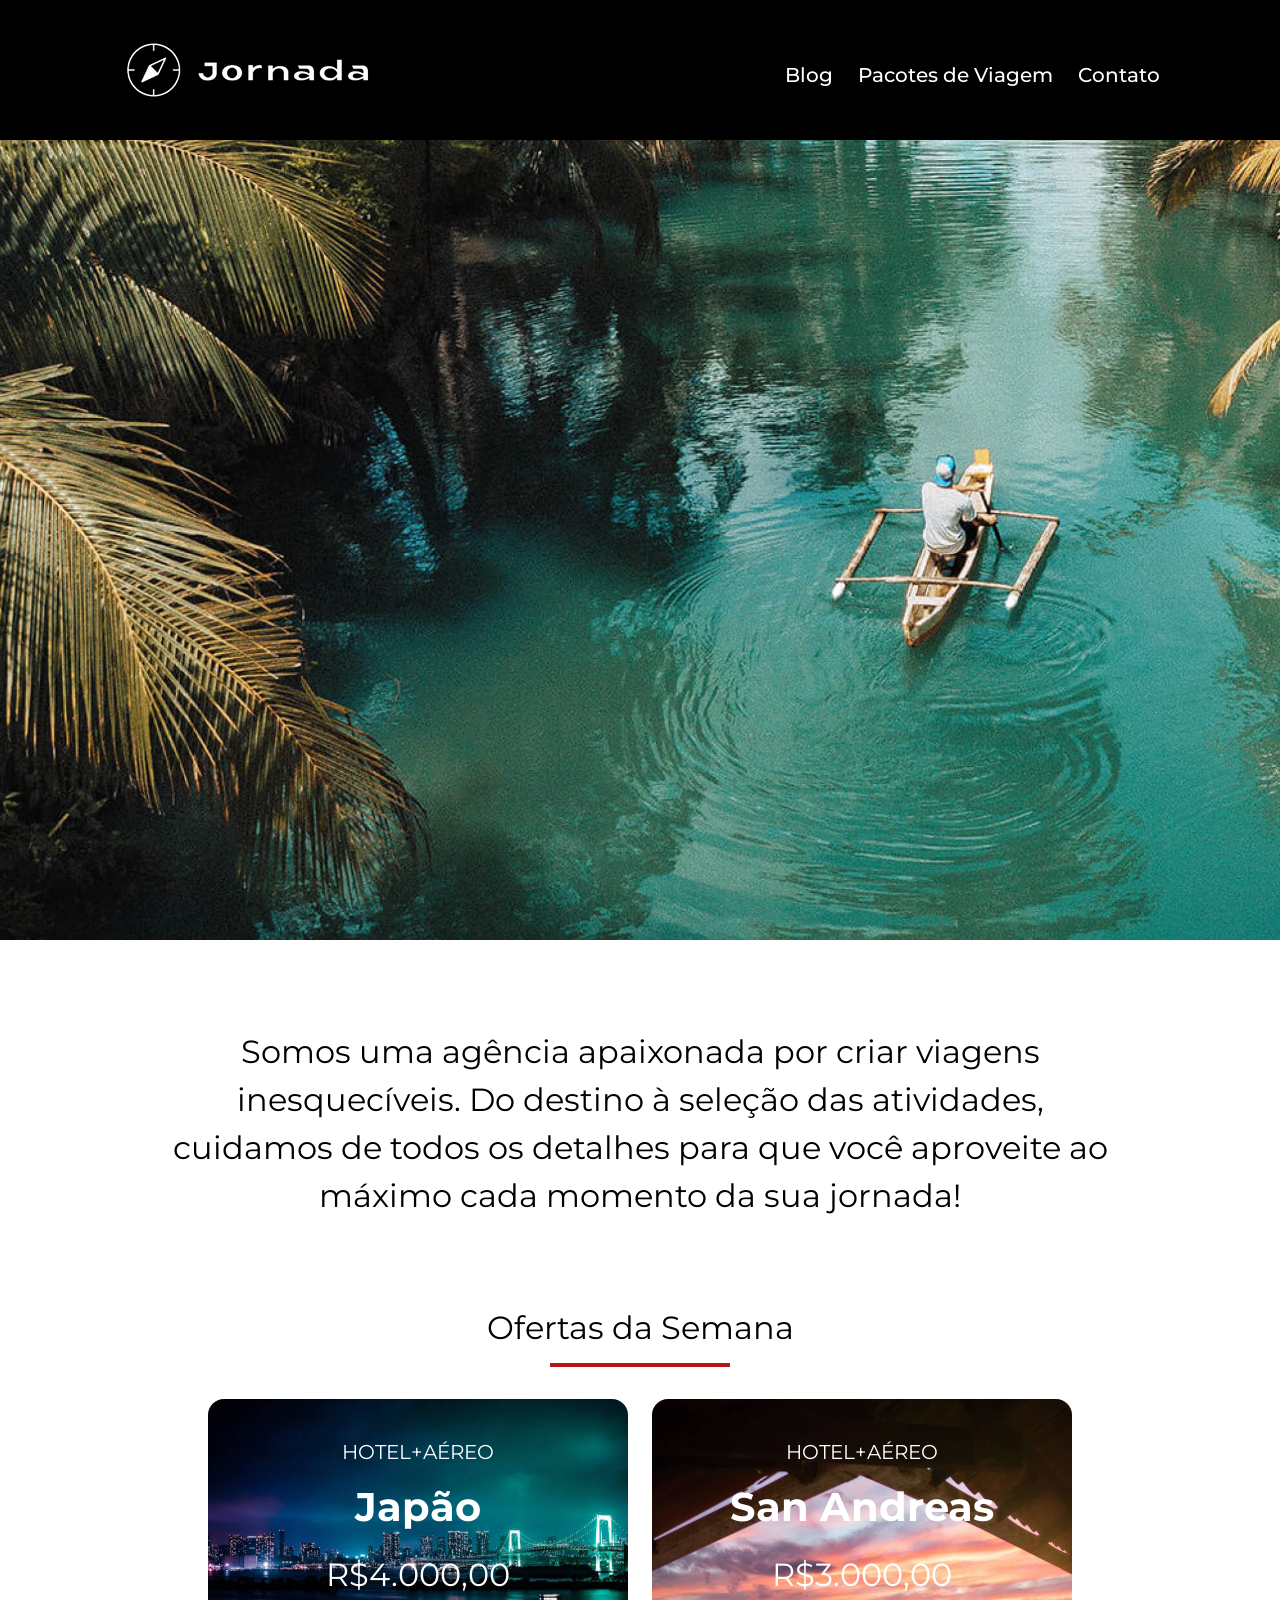
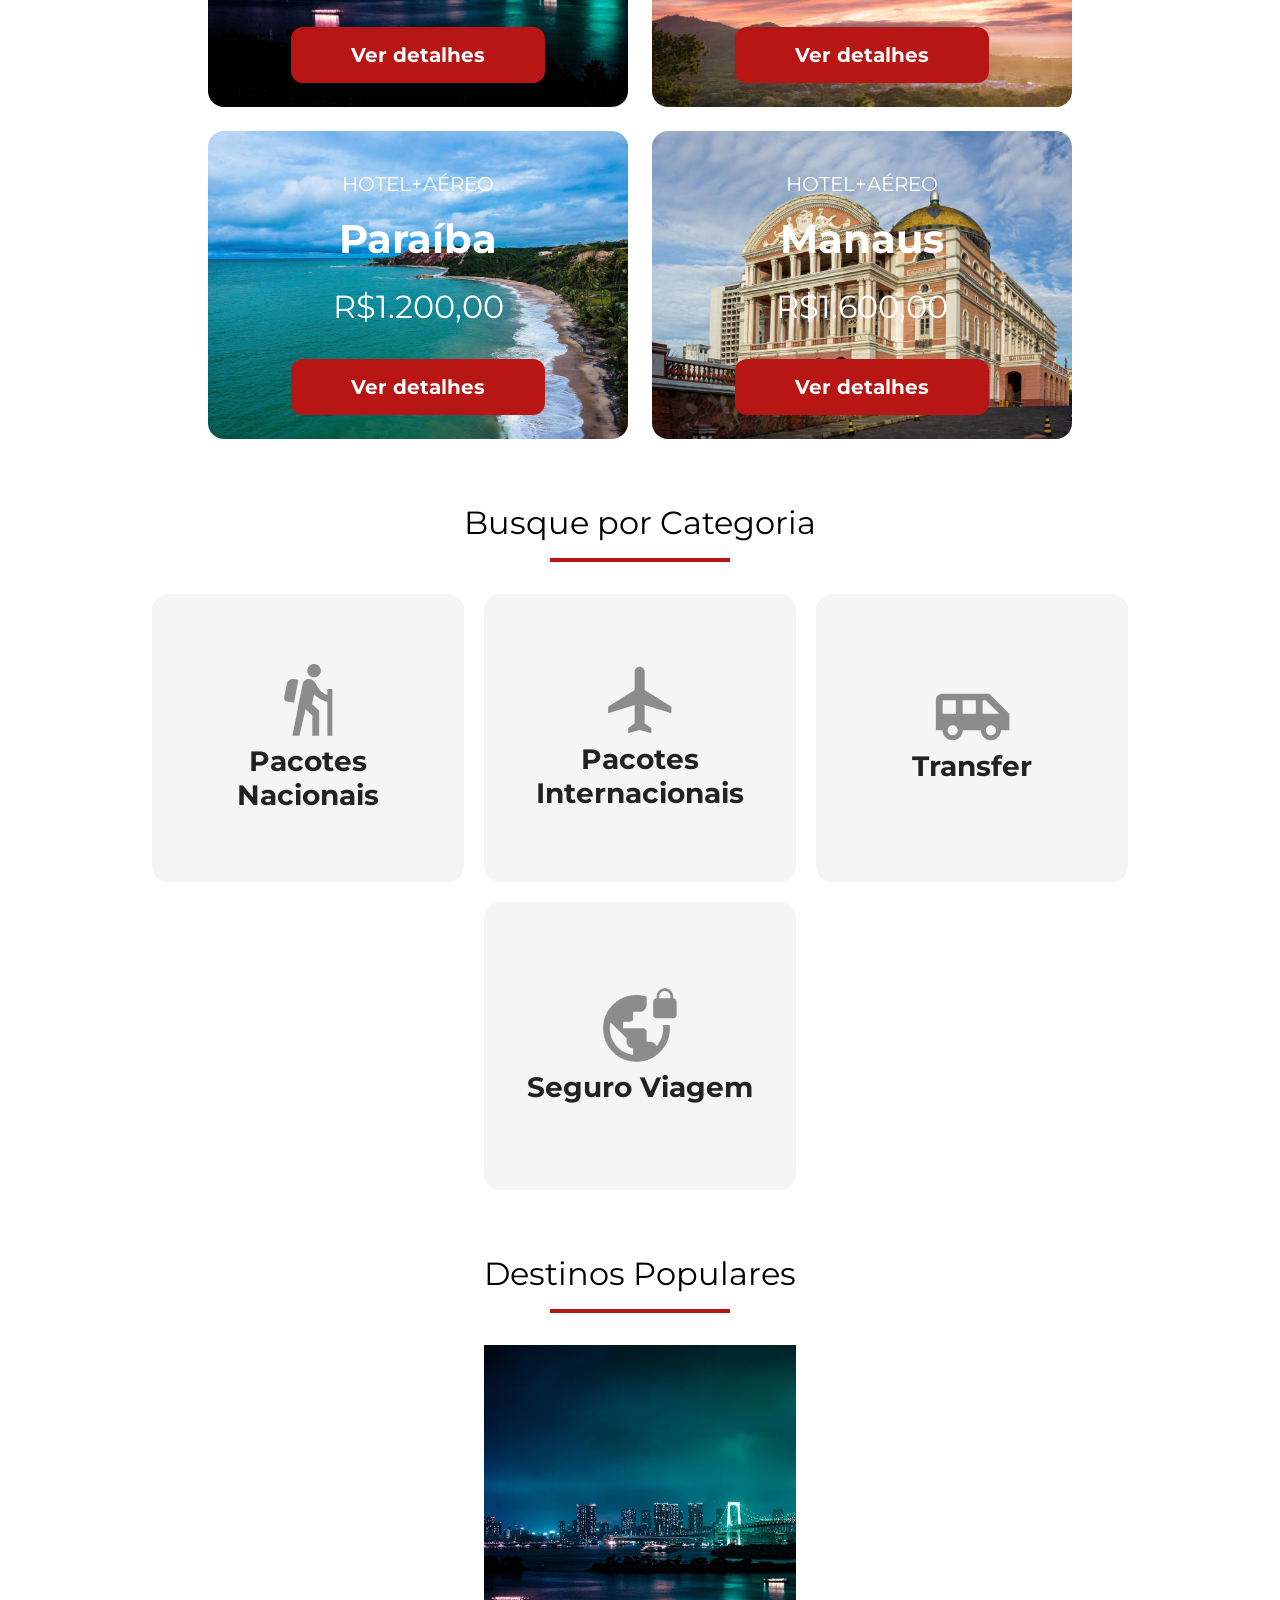
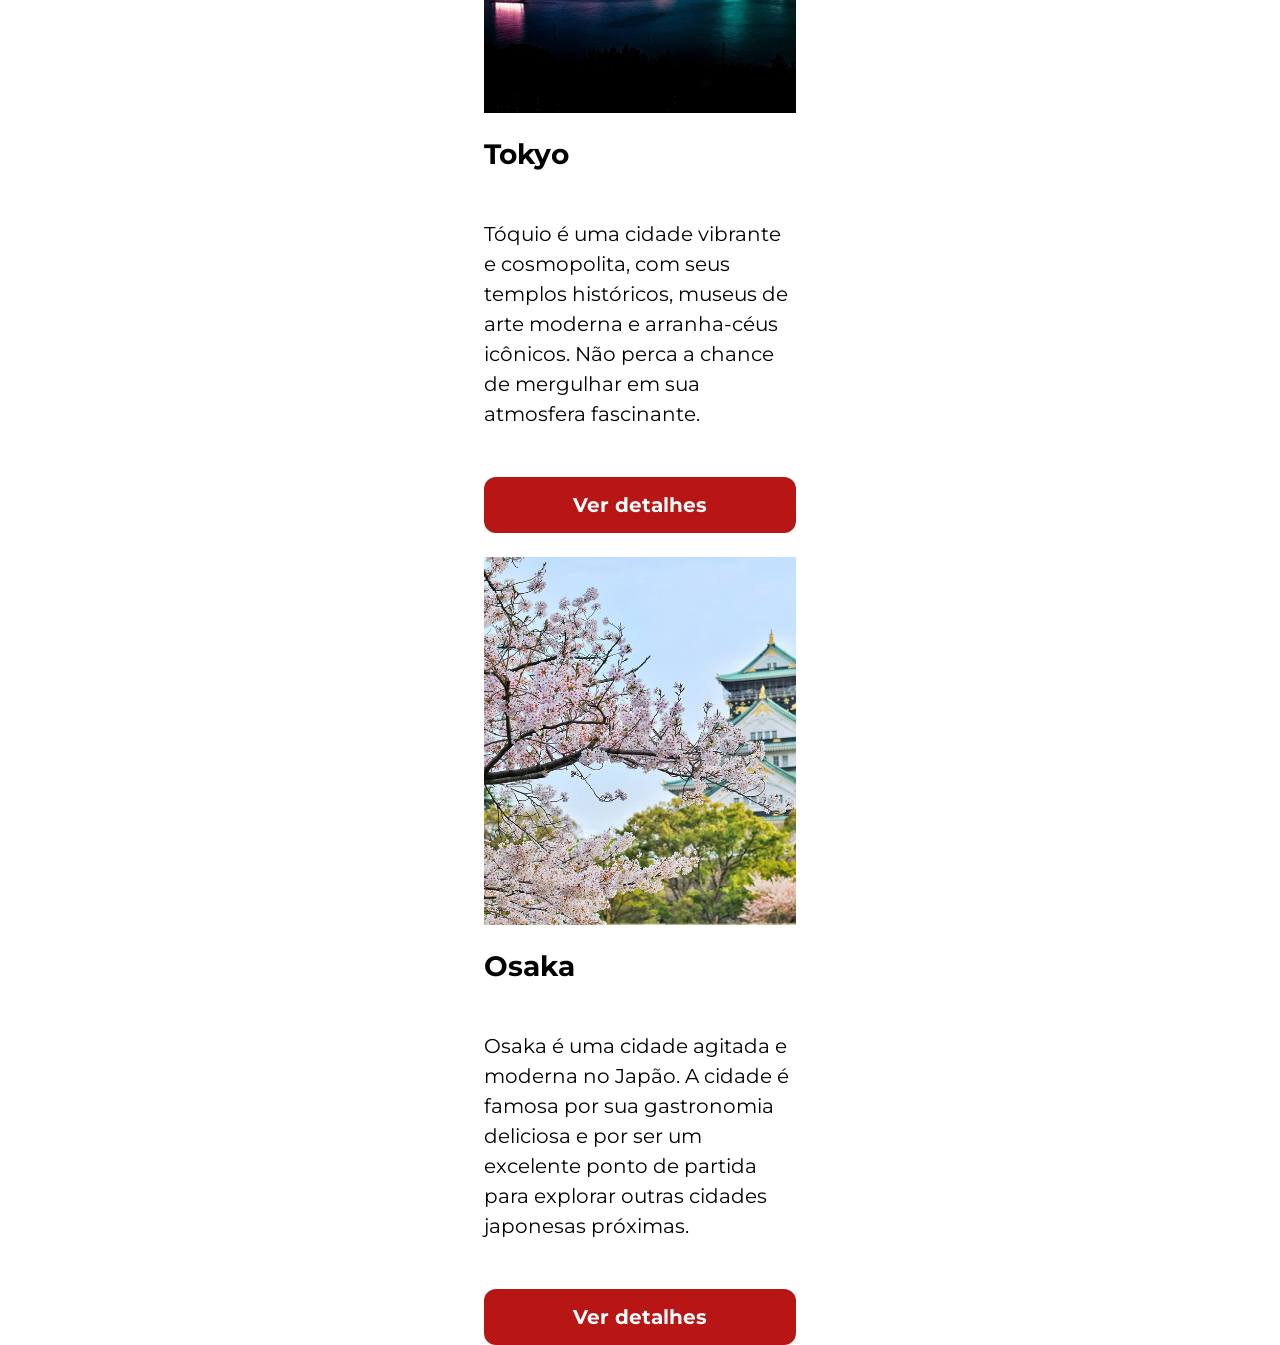
==== index.html @ 0c52774b "Adiçao seçao de destinos populares" ====
<!doctype html>
<html lang="en">

<head>
  <meta charset="UTF-8" />
  <meta name="viewport" content="width=device-width, initial-scale=1.0" />
  <link rel="preconnect" href="https://fonts.googleapis.com" />
  <link rel="preconnect" href="https://fonts.gstatic.com" crossorigin />
  <link href="https://fonts.googleapis.com/css2?family=Montserrat:ital,wght@0,100..900;1,100..900&display=swap"
    rel="stylesheet" />
  <link rel="stylesheet" href="./CSS/styles.css" />
  <link rel="stylesheet" href="./CSS/global.css" />
  <title>Jornada Viagens</title>
</head>

<body>
  <header>
    <a href="index.html" class="logo">
      <img class="logo-mobile" src="img/bussola-jornada-branco.png"
        alt="Bussola da logo Jornada Viagens na cor branca" />

      <img class="logo-desktop" src="img/bussola-texto-jornada-branco.png"
        alt="Bussola da logo Jornada Viagens na cor branca" />
    </a>
    <div class="navigation-menu">
      <label for="menu">
        <img src="img/menu.png" alt="menu" />
      </label>

      <input type="checkbox" id="menu" hidden />

      <nav>
        <ul class="list-links">
          <li>
            <a href="blog.html" target="_blank" title="Acessar o blog">Blog</a>
          </li>
          <li>
            <a href="pacotes.html" target="_blank" title="Acessar os pacotes de viagem">Pacotes de Viagem</a>
          </li>
          <li>
            <a href="contato.html" target="_blank" title="Acessar a pagina de contato">Contato</a>
          </li>
        </ul>
      </nav>
    </div>
  </header>

  <section class="hero">
    <div class="hero-img"></div>
    <h2>Somos uma agência apaixonada por criar viagens inesquecíveis. Do destino
        à seleção das atividades, cuidamos de todos os detalhes para que você
        aproveite ao máximo cada momento da sua jornada!</h2>
  </section>

   <section class="offers">
    <div class="section-title">
     <h2> Ofertas da Semana</h2>
     <hr>
    </div>
    <div class="offers-cards">
      <article class="card japao">
        <div class="header-card">
          <p>HOTEL+AÉREO</p>
          <h3>Japão</h3>
        </div>
        <div class="price-card">
          <span>R$4.000,00 </span> 
        </div>
        <div class="footer-card">
          <a class="button" href="#" target="_blank">Ver detalhes</a>
        </div>
      </article>

      <article class="card san-andreas">
        <div class="header-card">
          <p>HOTEL+AÉREO</p>
          <h3>San Andreas</h3>
        </div>
        <div class="price-card">
          <span>R$3.000,00 </span> 
        </div>
        <div class="footer-card">
          <a class="button" href="#" target="_blank">Ver detalhes</a>
        </div>
      </article>

      <article class="card paraiba">
        <div class="header-card">
          <p>HOTEL+AÉREO</p>
          <h3>Paraíba</h3>
        </div>
        <div class="price-card">
          <span>R$1.200,00 </span> 
        </div>
        <div class="footer-card">
          <a class="button" href="#" target="_blank">Ver detalhes</a>
        </div>
      </article>

      <article class="card manaus">
        <div class="header-card">
          <p>HOTEL+AÉREO</p>
          <h3>Manaus</h3>
        </div>
        <div class="price-card">
          <span>R$1.600,00 </span> 
        </div>
        <div class="footer-card">
          <a class="button" href="#" target="_blank">Ver detalhes</a>
        </div>
      </article>
    </div>
   </section>

   <section class="search-category">
    <div class="section-title">
      <h2>Busque por Categoria</h2>
      <hr>
    </div>
    <div class="categories-cards">
      
        <a 
        class="category-card"
        href="" target="_blank"
        title="Pacotes Nacionais">
          <img src="./img/icone-caminhada.png" alt="Pacotes Nacionais">
          <h3>Pacotes <br> Nacionais</h3>
        </a>
    
        <a 
        class="category-card"
        href="" target="_blank"
        title="Pacotes Internacionais">
          <img src="./img/icone-aviao.png" alt="Pacotes internacionais">
          <h3>Pacotes <br> Internacionais</h3>
        </a>
    
        <a 
        class="category-card"
        href="" target="_blank"
        title="Transfer">
          <img src="./img/icone-onibus.png" alt="Transfer">
          <h3>Transfer</h3>
        </a>
    
        <a 
        class="category-card"
        href="" target="_blank"
        title="Seguro Viagem">
          <img src="./img/icone-planeta.png" alt="Seguro viagem">
          <h3>Seguro Viagem</h3>
        </a>
    
    </div>
   </section>

   <section class="destinations">
    <div class="section-title">
      <h2>Destinos Populares</h2>
      <hr>
    </div>
    <div class="destinations-items">
      <article class="item tokyo">
        <div class="header-item">
          <div class="img-item"></div>
          <h4>Tokyo</h4>
        </div>
        <p>Tóquio é uma cidade vibrante e cosmopolita, com seus templos
            históricos, museus de arte moderna e arranha-céus icônicos. Não
            perca a chance de mergulhar em sua atmosfera fascinante.
          </p>
          <div class="footer-item">
            <a class="button" href="#" target="_blank" title="Veja mais detalhes do destino Tokyo">Ver detalhes</a>
          </div>
      </article>
      <article class="item osaka">
        <div class="header-item">
          <div class="img-item"></div>
          <h4>Osaka</h4>
        </div>
        <p>Osaka é uma cidade agitada e moderna no Japão. A cidade é famosa
            por sua gastronomia deliciosa e por ser um excelente ponto de
            partida para explorar outras cidades japonesas próximas.
          </p>
          <div class="footer-item">
            <a class="button" href="#" target="_blank" title="Veja mais detalhes do destino Osaka">Ver detalhes</a>
          </div>
      </article>
    </div>
   </section>
</body>

</html>
---- CSS/styles.css ----
@import url(global.css);

header {
  background-color: var(--background-terciary-color);
  display: flex;
  flex-direction: row;
  justify-content: space-between;
  align-items: center;
  padding: 38px 48px;
  position: relative;
}

.logo {
  display: inline-block;
  width: 68px;
  height: 64px;
}

.logo-desktop {
  display: none;
}

.navigation-menu {
  margin-top: 10px;
}

input[type="checkbox"]:checked ~ nav {
  display: block;
  position: absolute;
  top: 100%;
  left: 0;
  width: 100%;
  background-color: var(--background-terciary-color);
}

.list-links {
  list-style: none;
}

.list-links li {
  margin: 16px;
}

.list-links li a {
  color: var(--text-secundary-color);
  font-weight: var(--menu-text-weight);
  font-size: 20px;
}

nav {
  display: none;
}

.hero-img {
  width: 100%;
  height: 400px;
  background-image: url("../img/hero-mobile.jpg");
  background-size: cover;
}

.hero h2 {
  font-weight: var(--text-weight);
  margin: 0;
  padding: 88px 24px;
  font-size: 20px;
  text-align: center;
  line-height: 1.5;
}

.offers-cards {
  display: flex;
  flex-direction: column;
  align-items: center;
  gap: 24px;
}

.card {
  background-color: var(--background-terciary-color);
  color: var(--text-secundary-color);
  width: 312px;
  height: 288px;
  padding: 24px 16px;
  border-radius: 16px;
  text-align: center;
  display: flex;
  flex-direction: column;
  align-items: center;
  justify-content: space-evenly;
  gap: 8px;
}

.card .header-card {
  background-color: transparent;
  display: flex;
  flex-direction: column;
  gap: 10px;
}

.card .header-card h3 {
  font-size: 40px;
  font-weight: var(--title-weight);
  margin: 8px 0 0;
}

.card .header-card p {
  font-size: 20px;
  font-weight: var(--text-weight);
}

.card .price-card span {
  font-size: 32px;
}

.card .footer-card {
  background-color: transparent;
  width: 100%;
  margin-top: 24px;
}

.button {
  width: 100%;
  color: var(--text-secundary-color);
  background-color: var(--secundary-color);
  font-weight: var(--title-weight);
  font-size: 20px;
  padding: 16px 60px;
  border-radius: 12px;
}

.card.japao {
  background-image: url(../img/bg-card-japao.jpg);
  background-size: cover;
}

.card.san-andreas {
  background-image: url(../img/bg-card-san-andreas.jpg);
  background-size: cover;
}

.card.paraiba {
  background-image: url(../img/bg-card-paraiba.jpg);
  background-size: cover;
}

.card.manaus {
  background-image: url(../img/bg-card-manaus.jpg);
  background-size: cover;
}

.search-category {
  margin : 64px
}

.search-category .section-title {
  width: 300px;
  margin: 0 auto;
}

.search-category .categories-cards {
  display: flex;
  flex-wrap: wrap;
  align-items: center;
  justify-content: center;
  gap: 20px;
}

.category-card {
  background-color: var(--background-secundary-color);
  color: var(--text-primary-color);
  font-weight: var(--text-weight);
  text-decoration: none;
  text-align: center;
  width: 312px;
  height: 288px;
  padding: 24px 16px;
  border-radius: 16px;
  display: flex;
  flex-direction: column;
  align-items: center;
  justify-content: center;
  gap: 8px;
}

.categories-cards .category-card h3 {
  font-size: 28px;

}

.destinations {
  margin: 0 auto;
  width: 312px;
}

.destinations-items {
  display: flex;
  flex-direction: column;
  align-items: center;
  gap: 24px;
}
 
.destinations-items .item {
  display: flex;
  flex-direction: column;
  gap: 24px;
}

.destinations .item .img-item {
  width: 100%;
  height: 368px;
}

.destinations .item.tokyo .img-item {
  background: url(../img/tokyo-mobile.jpg);
  background-size: cover;
}

.destinations .item.osaka .img-item {
  background: url(../img/osaka-mobile.jpg);
  background-size: cover;
 
}

.destinations .item .header-item h4 {
  font-size: 28px;
  font-weight: var(--title-weight);
  margin: 24px 0;
}

.destinations .item p {
  font-size: 20px;
  font-weight: var(--text-weight);
  line-height: 1.5;
  margin-bottom: 24px;
}

.destinations .footer-item .button {
  display: block;
  width: 100%;
  text-align: center;
}


/* <<<<<<<<<<Responsividade>>>>>>>>>> */
@media screen and (min-width: 768px) {
  .navigation-menu label {
    display: none;
  }

  .navigation-menu nav {
    display: block;
    position: static;
    width: auto;
  }

  .list-links {
    display: flex;
    flex-direction: row;
    gap: 25px;
  }

  .list-links li {
    margin: 0;
  }

  .hero-img {
    height: 620px;
    background-image: url("../img/hero-tablet.jpg");
    background-size: cover;
  }

  .hero h2 {
    font-size: 32px;
  }

  .section-title h2 {
    font-size: 32px;
  }

  .offers-cards {
    flex-direction: row;
    flex-wrap: wrap;
    justify-content: center;
  }

  .search-category .section-title {
  width: 100%;
}
}

@media screen and (min-width: 1024px) {
  header {
    padding: 38px 120px;
  }

  .logo {
    width: 260px;
    height: 64px;
  }

  .logo-mobile {
    display: none;
  }

  .logo-desktop {
    display: block;
  }

  .navigation-menu a:hover {
    color: var(--primary-color);
  }

  .hero-img {
    height: 800px;
    background-image: url("../img/hero-desktop.jpg");
    background-size: cover;
  }

  .hero h2 {
    padding: 88px 160px;
  }

  .button:hover {
    background-color: var(--primary-color);
  }

  .card {
    width: 420px;
    height: 308px;
  }

  .card .header-card h3 {
    font-size: 40px;
    font-weight: var(--title-weight);
    margin: 8px 0 0;
  }

  .card .header-card span {
    font-size: 32px;
  }

  .category {
    width: 330px;
    height: 288px;
  }
}

@media screen and (min-width: 1440px) {
  header {
    padding: 38px 160px;
  }
  .card {
    width: 588px;
  }
}
---- CSS/global.css ----
:root {
  --background-primary-color: #FFF;
  --background-secundary-color: #F5F5F5;
  --background-terciary-color: #000000;

  --primary-color: #8F0101;
  --secundary-color: #B81515;

  --text-primary-color: #222;
  --text-secundary-color: #FFF;

  --title-weight: 700;
  --text-weight: 400;
  --menu-text-weight: 500;
}

* {
  margin: 0;
  padding: 0;
  box-sizing: border-box;
}

body{
  font-family: "Montserrat", sans-serif;
}

a {
  text-decoration: none;
}

.section-title h2{
  font-size: 28px;
  font-weight: var(--title-wight);
  margin: 0;
  text-align: center;
}

.section-title hr {
  width: 180px;
  height: 4px;
  background-color: var(--secundary-color);
  border: none;
  margin: 16px auto 32px;
}

@media screen and (min-width: 768px) {
  .section-title h2{
    font-size: 32px;
  }
}
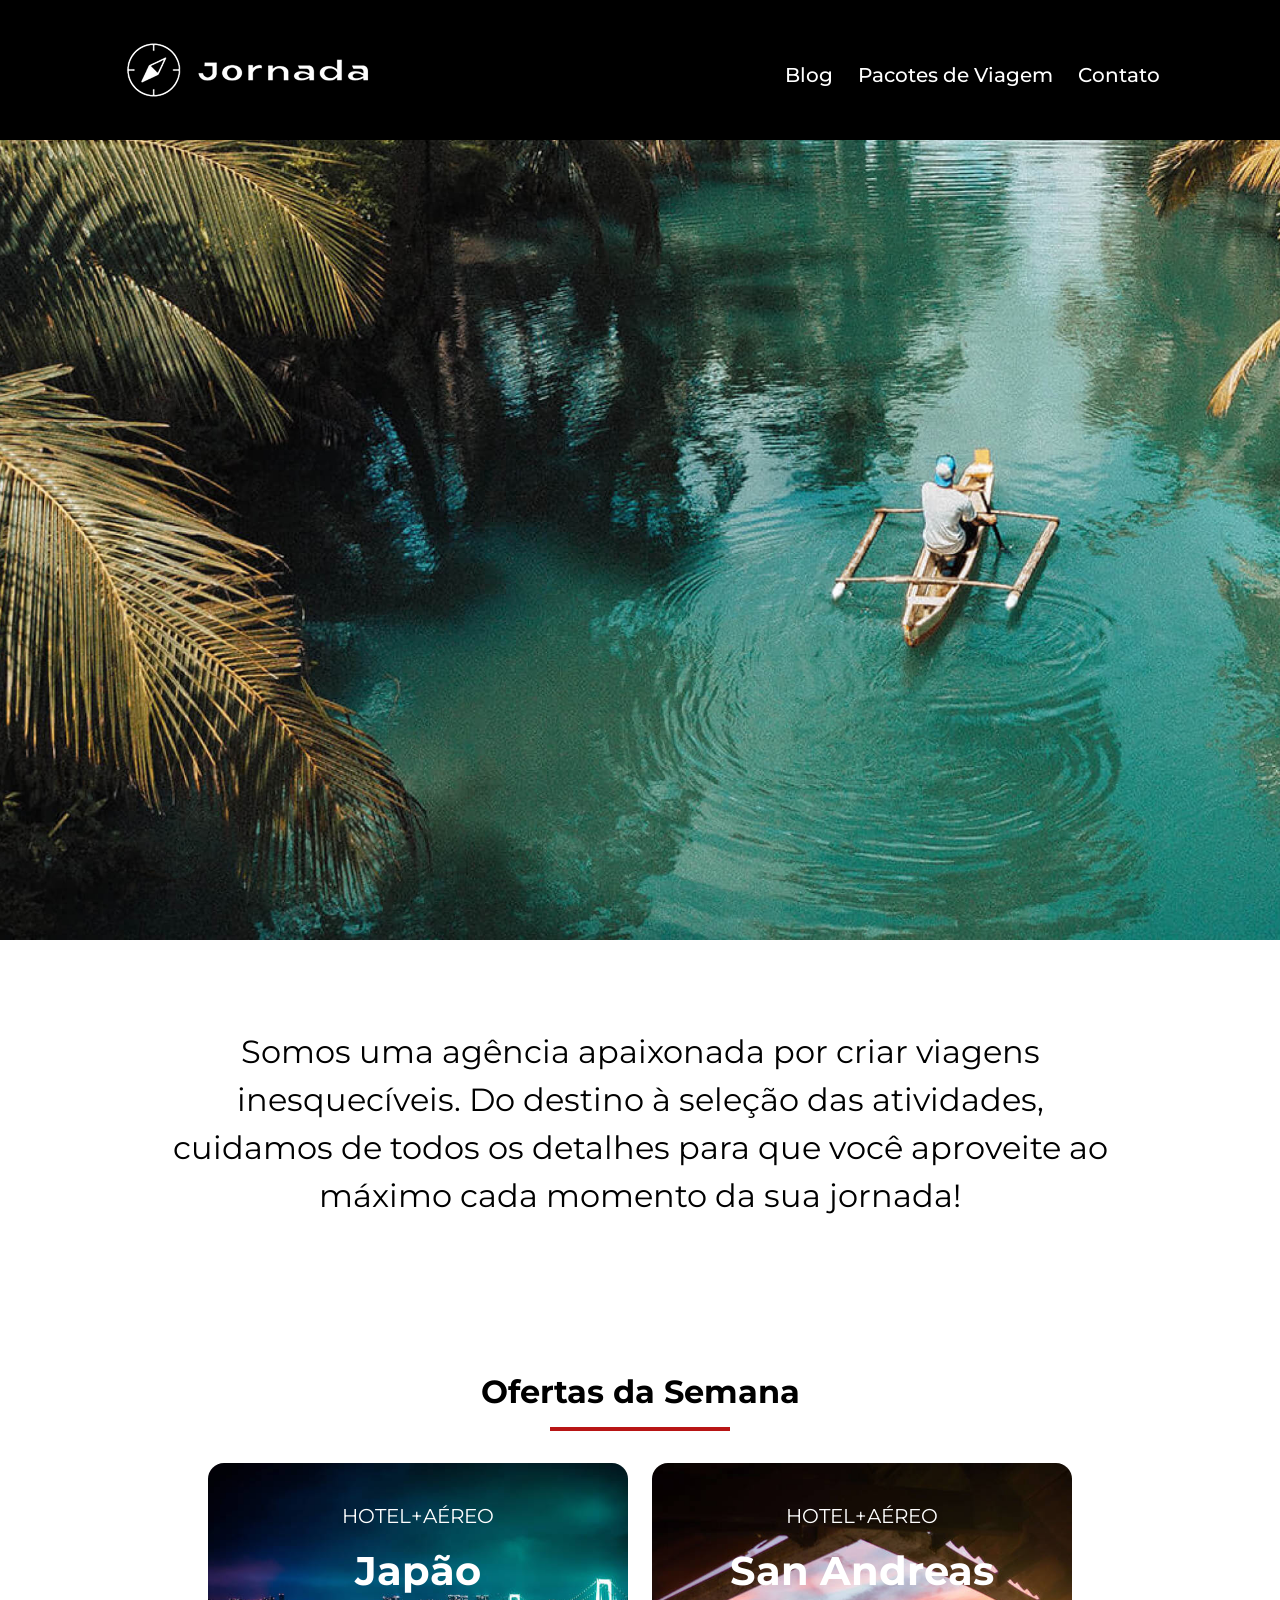
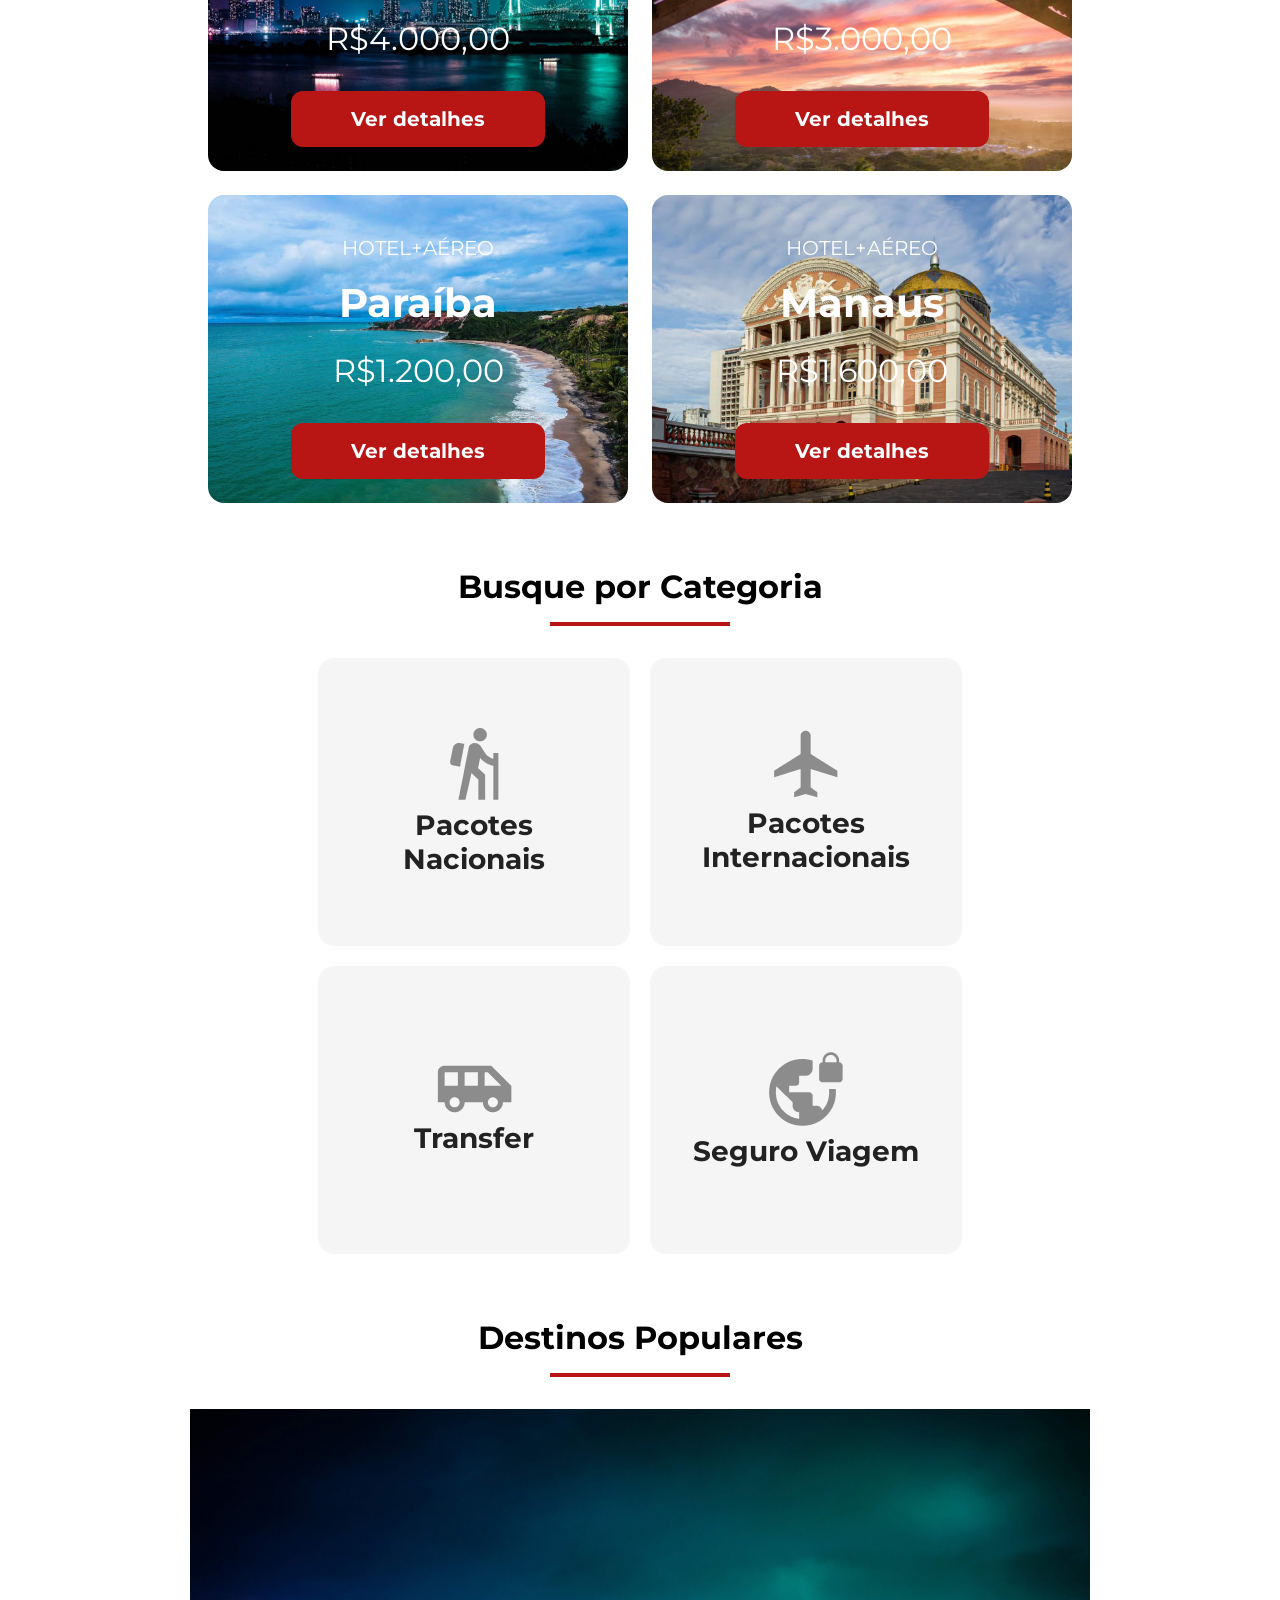
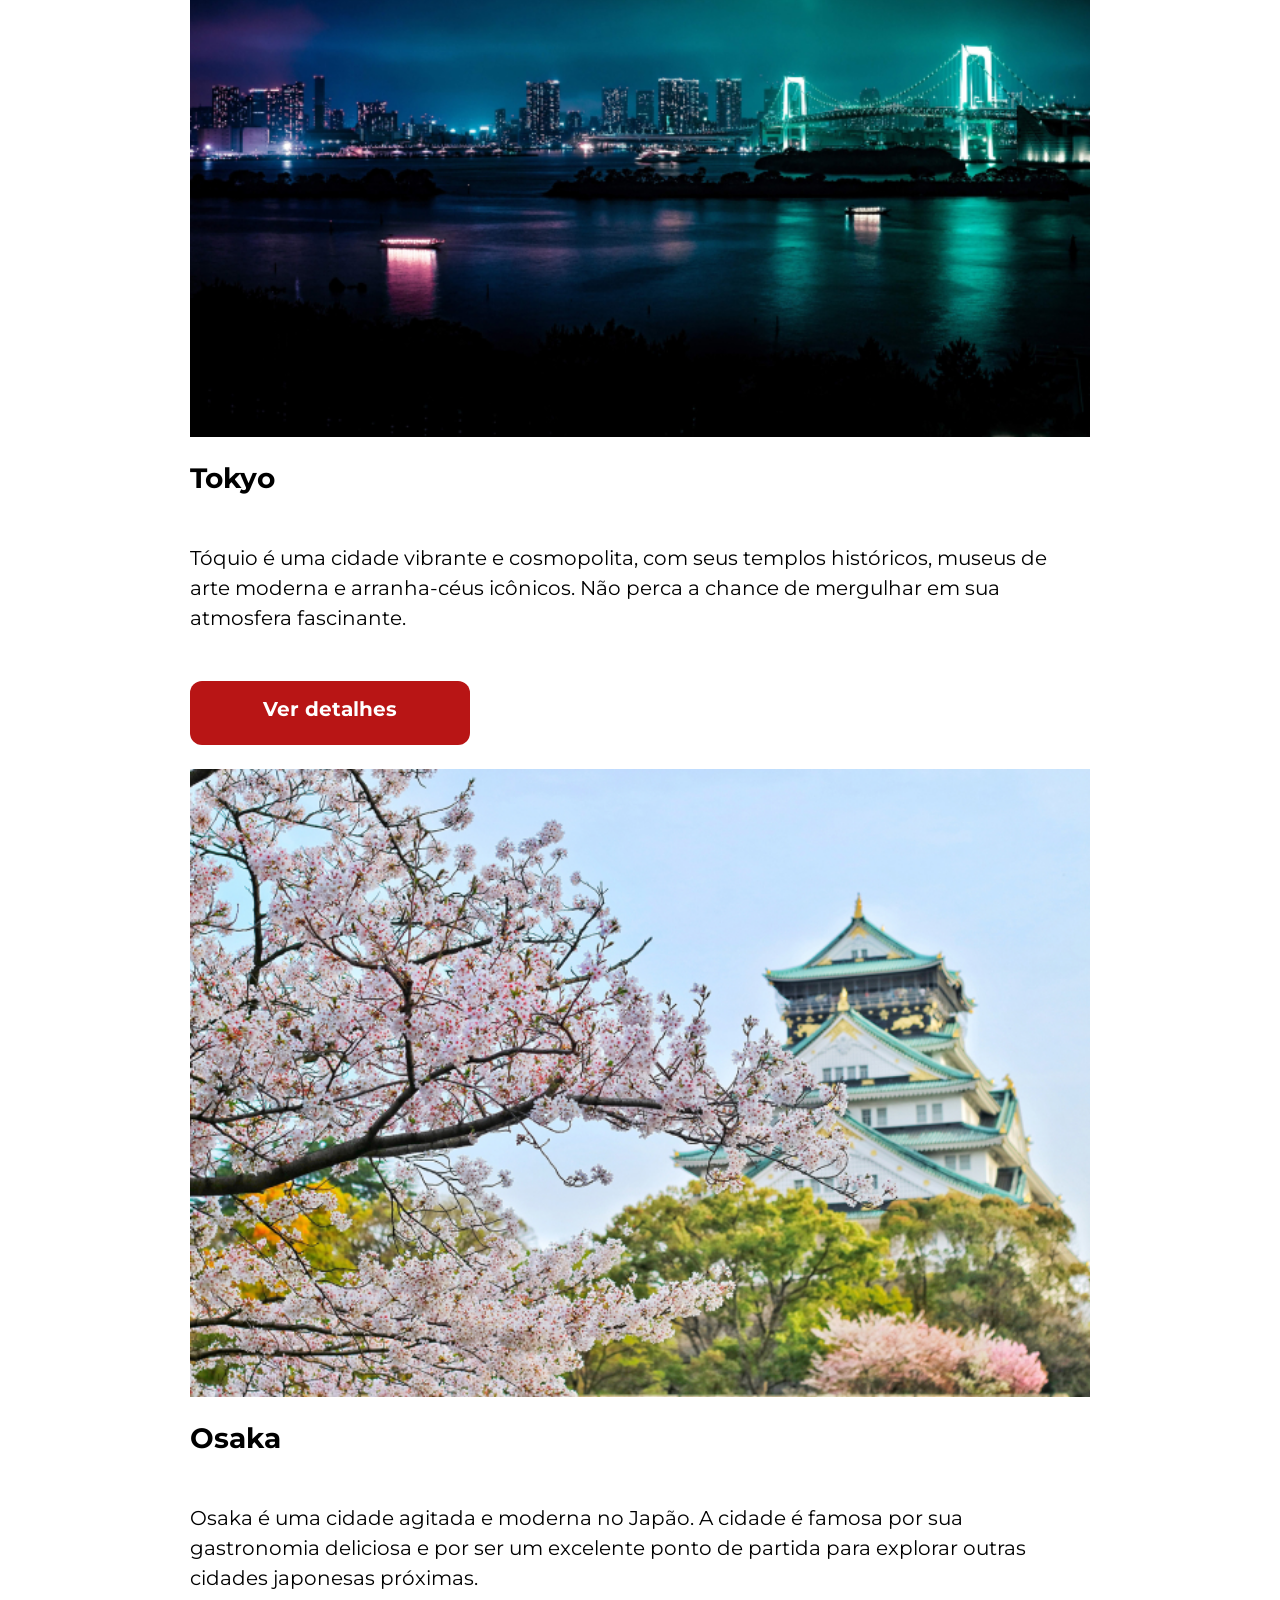
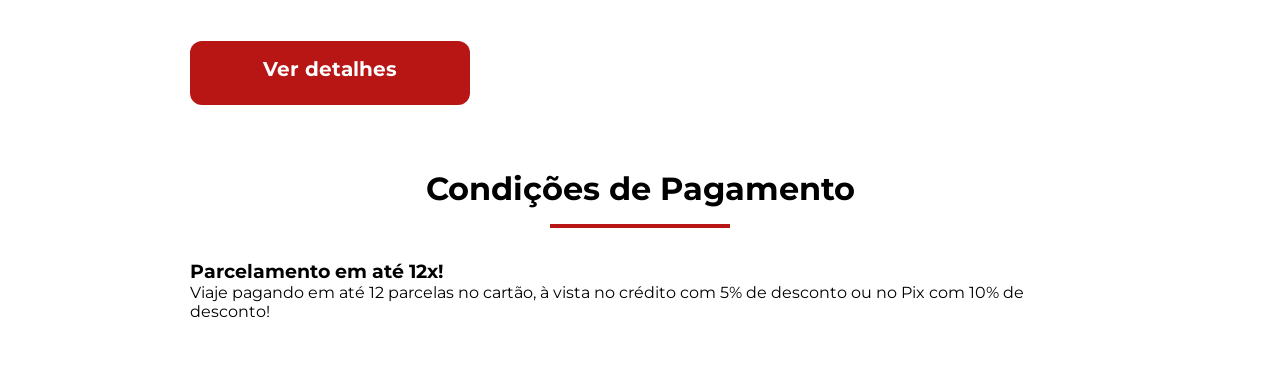
==== commit f8535c09: "Adiciona estrutura seçao de pagamentos" ====
--- a/index.html
+++ b/index.html
@@ -188,6 +188,25 @@
       </article>
     </div>
    </section>
+
+   <section class="payments">
+    <div class="section-title">
+      <h2>Condições de Pagamento</h2>
+      <hr>
+    </div>
+    <div class="content-payments">
+      <div class="text-content">
+        <h3>Parcelamento em até 12x!</h3>
+        <p>Viaje pagando em até 12 parcelas no cartão, à vista no crédito com
+            5% de desconto ou no Pix com 10% de desconto!</p>
+      </div>
+      <div class="imgs-content">
+        <div class="image bag"></div>
+        <div class="image passport"></div>
+        <div class="image people"></div>
+      </div>
+    </div>
+   </section>
 </body>
 
 </html>
--- a/CSS/styles.css
+++ b/CSS/styles.css
@@ -118,13 +118,15 @@
 }
 
 .button {
-  width: 100%;
+  min-width: 280px;
+  height: 64px;
   color: var(--text-secundary-color);
   background-color: var(--secundary-color);
   font-weight: var(--title-weight);
   font-size: 20px;
   padding: 16px 60px;
   border-radius: 12px;
+  text-align: center;
 }
 
 .card.japao {
@@ -147,14 +149,7 @@
   background-size: cover;
 }
 
-.search-category {
-  margin : 64px
-}
-
-.search-category .section-title {
-  width: 300px;
-  margin: 0 auto;
-}
+
 
 .search-category .categories-cards {
   display: flex;
@@ -186,11 +181,6 @@
 
 }
 
-.destinations {
-  margin: 0 auto;
-  width: 312px;
-}
-
 .destinations-items {
   display: flex;
   flex-direction: column;
@@ -272,10 +262,6 @@
     font-size: 32px;
   }
 
-  .section-title h2 {
-    font-size: 32px;
-  }
-
   .offers-cards {
     flex-direction: row;
     flex-wrap: wrap;
@@ -285,6 +271,30 @@
   .search-category .section-title {
   width: 100%;
 }
+
+.destinations {
+  width: 648px;
+}
+
+.destinations .item .img-item {
+  width: 100%;
+  height: 452px
+}
+
+.destinations .item.tokyo .img-item {
+  background: url(../img/tokyo-tablet-desk.jpg);
+  background-size: cover;
+}
+
+.destinations .item.osaka .img-item {
+  background: url(../img/osaka-tablet-desk.jpg);
+  background-size: cover;
+}
+
+.destinations .footer-item .button {
+  width: 280px;
+  
+}
 }
 
 @media screen and (min-width: 1024px) {
@@ -342,6 +352,18 @@
     width: 330px;
     height: 288px;
   }
+
+  .destinations {
+    width: 900px;
+  }
+
+  .destinations-items {
+    justify-content: center;
+  }
+  .destinations .item .img-item {
+    width: 100%;
+    height: 628px
+  }
 }
 
 @media screen and (min-width: 1440px) {
@@ -351,4 +373,12 @@
   .card {
     width: 588px;
   }
-}
+
+  .destinations {
+    width: 1200px;
+  }
+
+  .destinations-items {
+    flex-direction: row;
+  }
+}
--- a/CSS/global.css
+++ b/CSS/global.css
@@ -28,6 +28,21 @@
   text-decoration: none;
 }
 
+section {
+  width: 312px;
+  margin: 0 auto 64px;
+}
+
+.section-title {
+  width: 280px;
+  margin: 0 auto 32px;
+  font-weight: var(--title-weight);
+}
+
+section.hero {
+  width: 100%;
+}
+
 .section-title h2{
   font-size: 28px;
   font-weight: var(--title-wight);
@@ -44,7 +59,27 @@
 }
 
 @media screen and (min-width: 768px) {
+
+  section {
+    width: 648px;
+  }
+
+  .section-title {
+  width: 100%;
+}
   .section-title h2{
     font-size: 32px;
   }
+}
+
+@media screen and (min-width: 1024px) {
+  section {
+    width: 900px;
+  }
+}
+
+@media screen and (min-width: 1440px) {
+  section {
+    width: 1200px;
+  }
 }
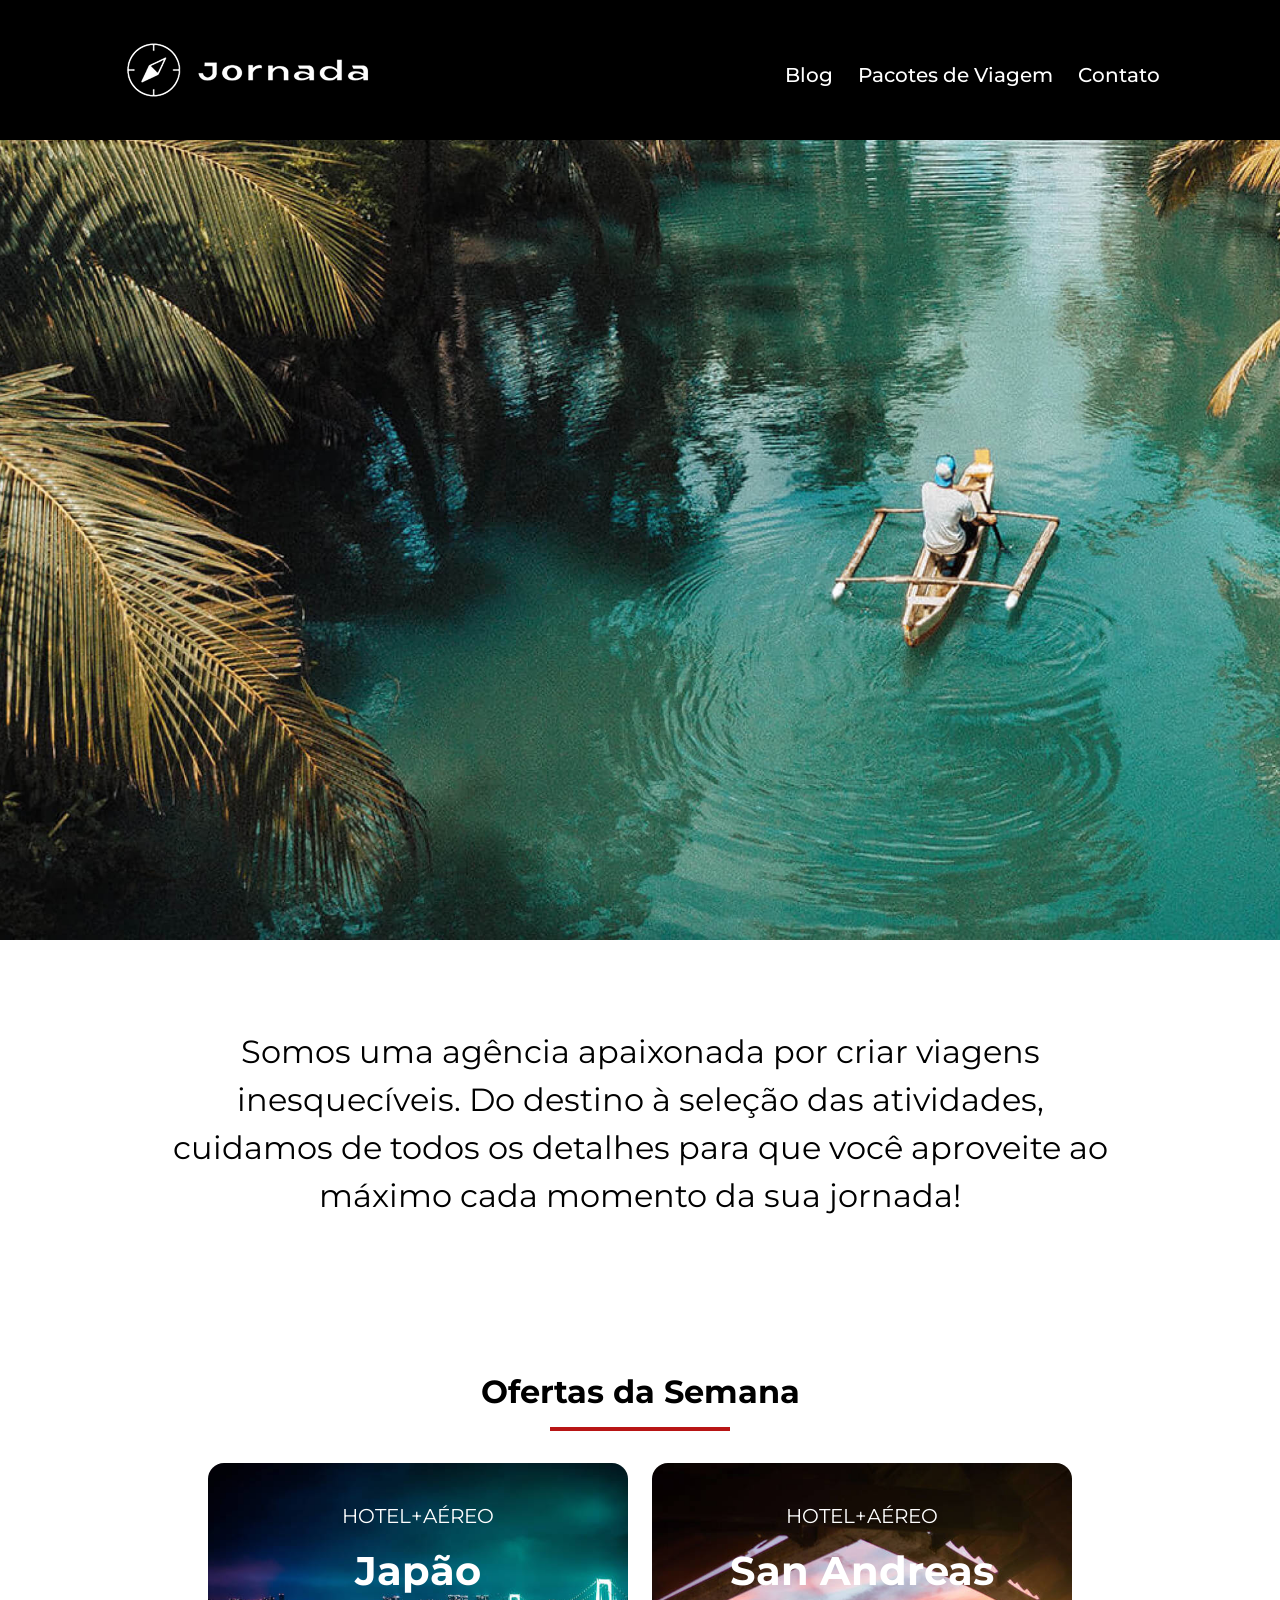
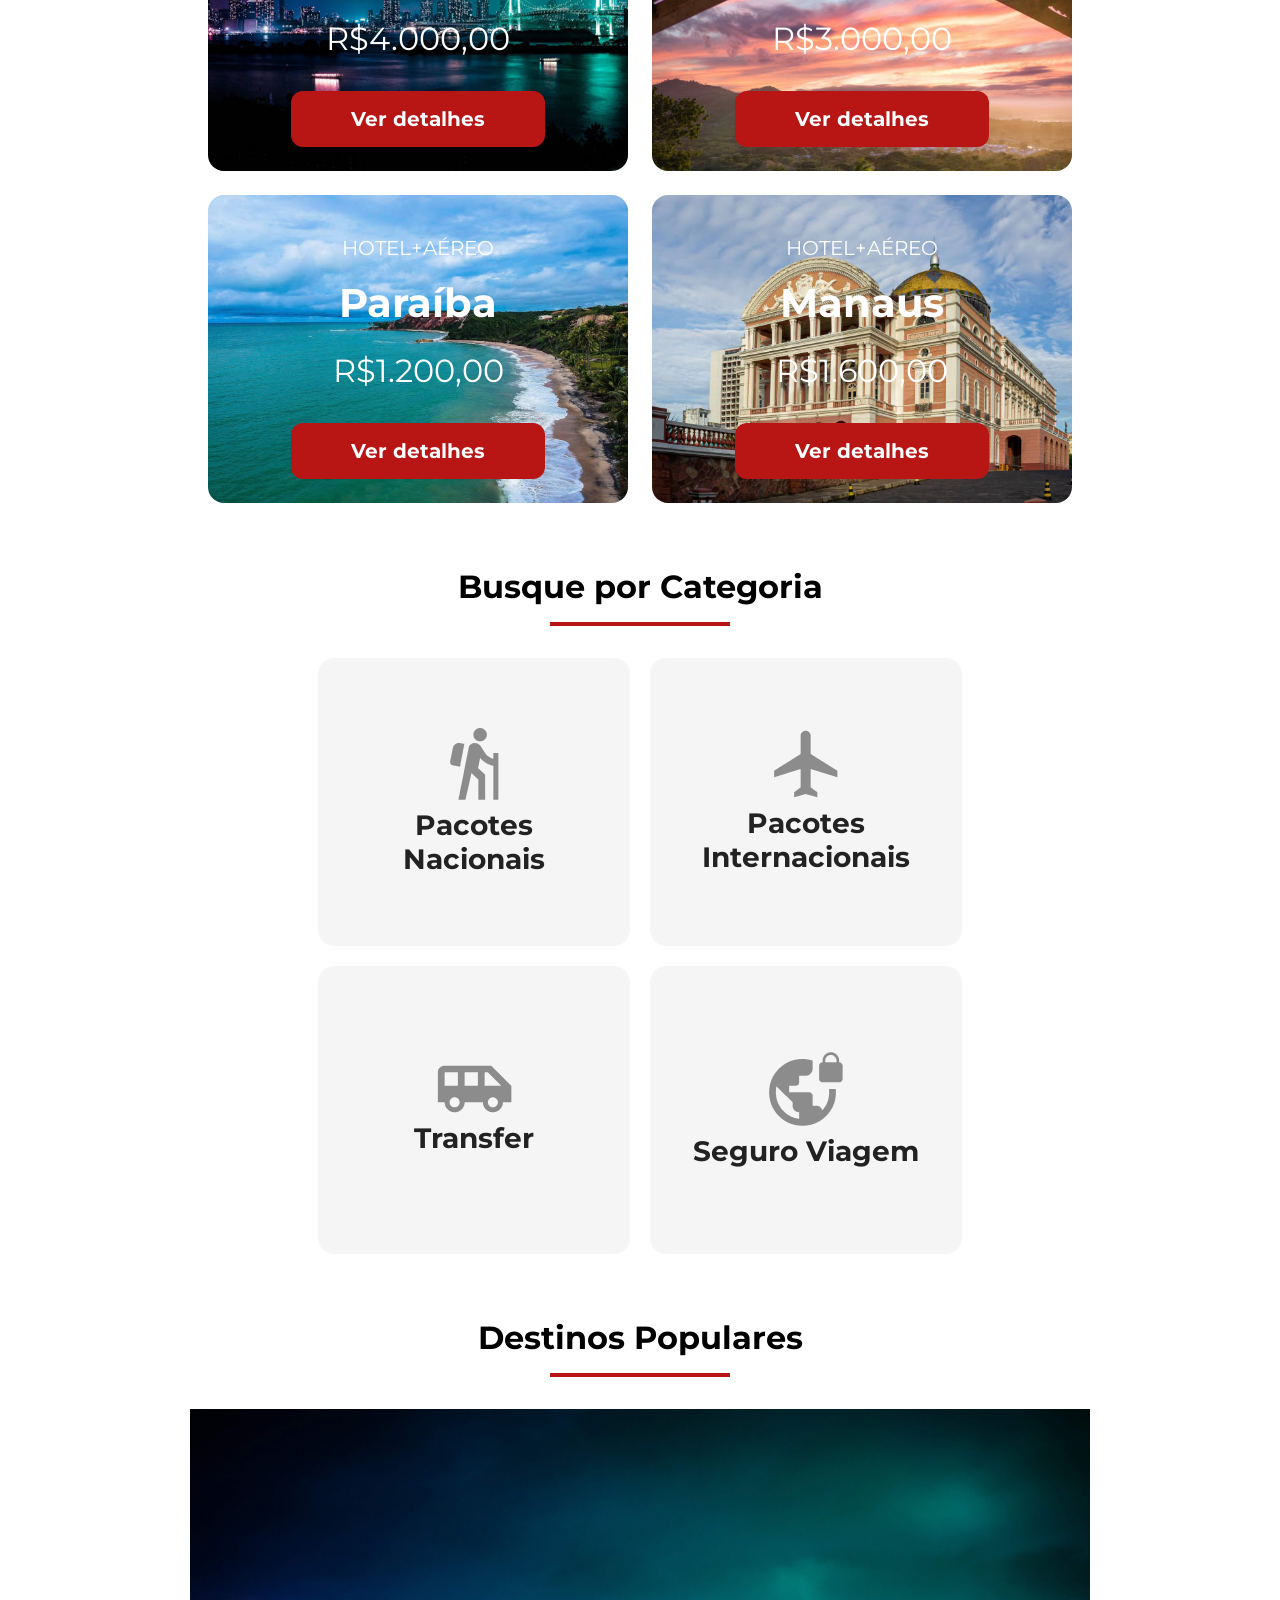
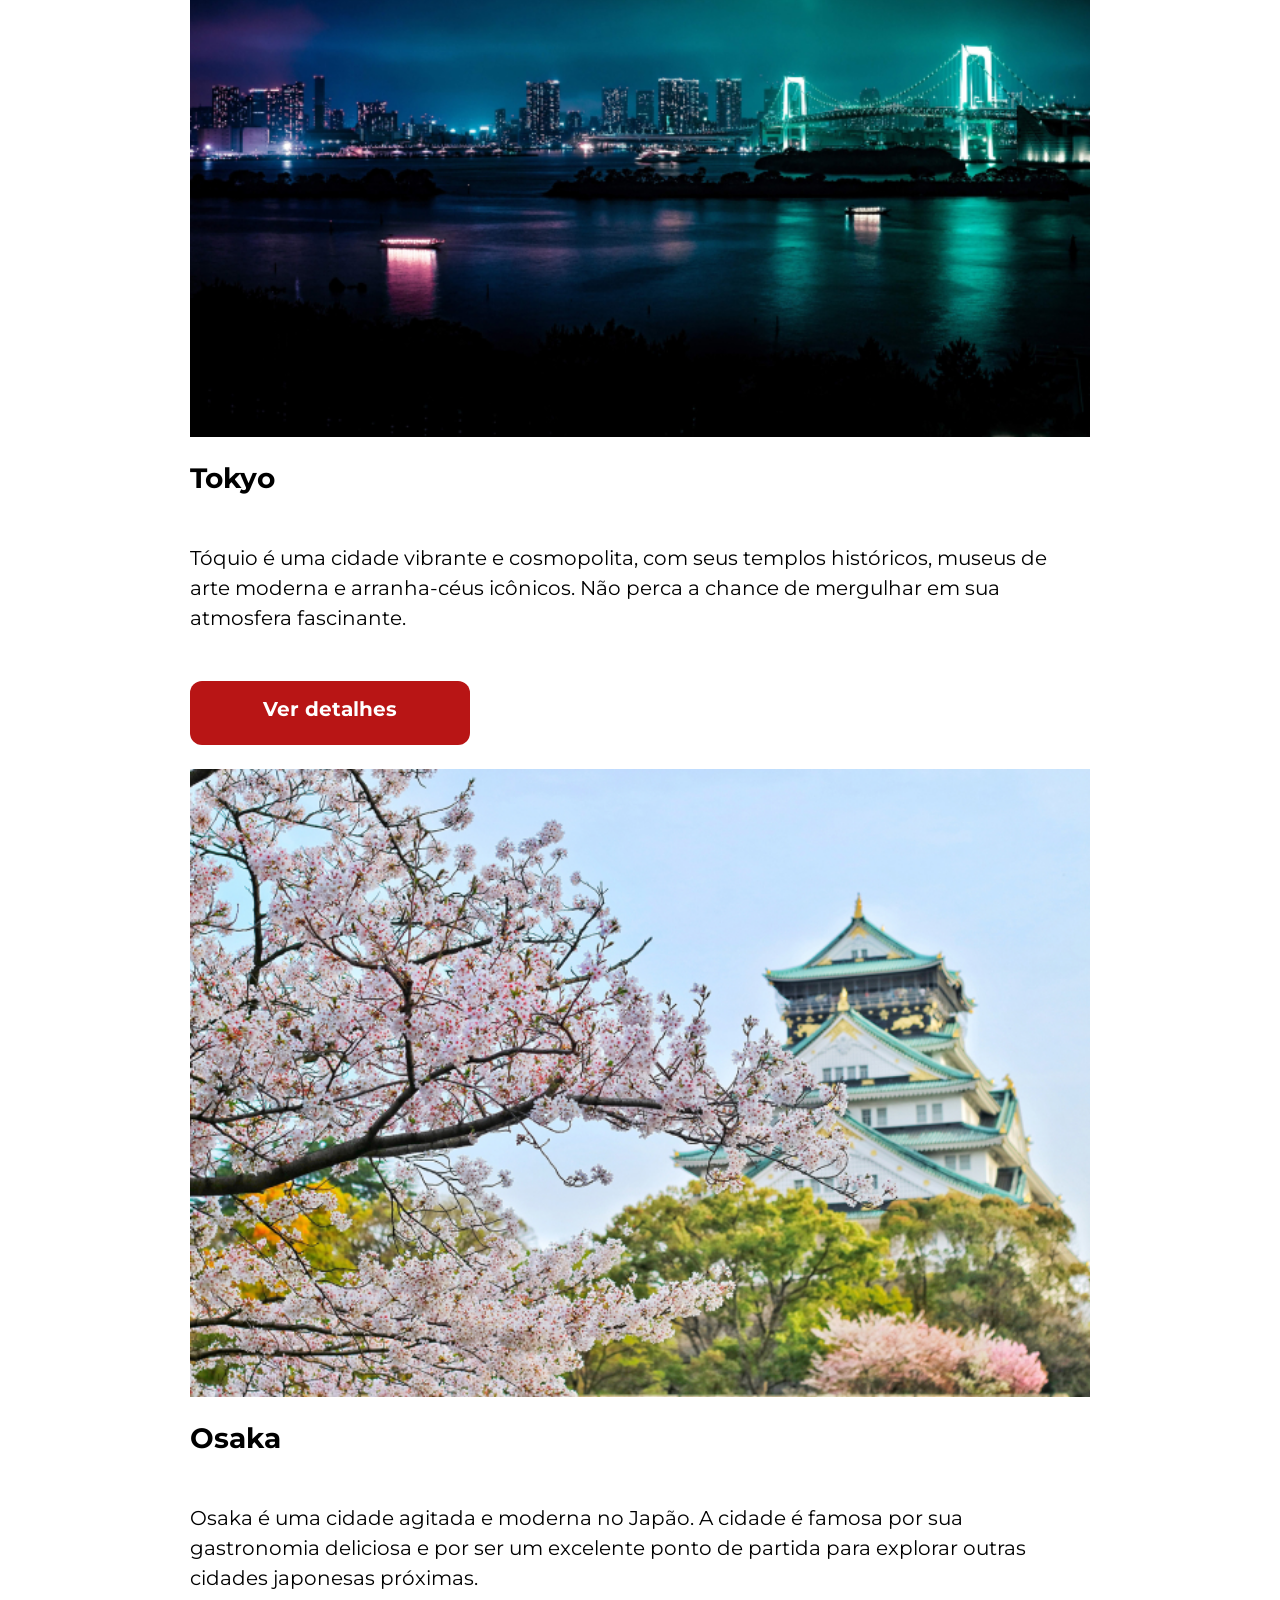
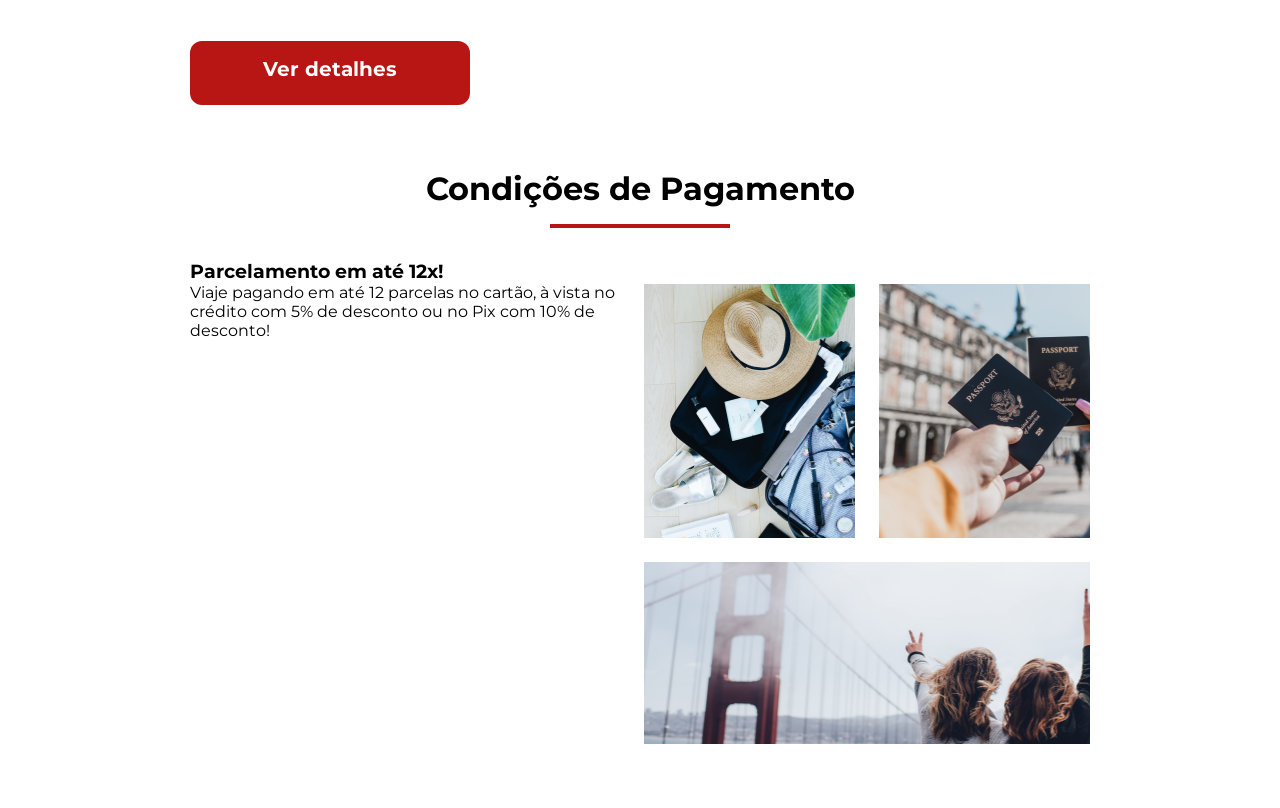
==== commit bf25b5eb: "Finaliza seçao payments" ====
--- a/index.html
+++ b/index.html
@@ -200,7 +200,7 @@
         <p>Viaje pagando em até 12 parcelas no cartão, à vista no crédito com
             5% de desconto ou no Pix com 10% de desconto!</p>
       </div>
-      <div class="imgs-content">
+      <div class="image-gallery">
         <div class="image bag"></div>
         <div class="image passport"></div>
         <div class="image people"></div>
--- a/CSS/styles.css
+++ b/CSS/styles.css
@@ -229,6 +229,39 @@
   text-align: center;
 }
 
+.payments .content-payments {
+  display: flex;
+  flex-direction: column;
+}
+
+.payments .image-gallery {
+  display: grid;
+  grid-template-columns: 1fr 1fr;
+  gap: 24px;
+  height: 460px;
+  margin-top: 24px;
+  width: 100%;
+}
+
+.payments .image-gallery .image.bag {
+  background: url(../img/gallery1-mobile.png);
+  background-size: cover;
+  height: 254px;
+}
+
+.payments .image-gallery .image.passport {
+  background: url(../img/gallery2-mobile.png);
+  background-size: cover;
+  height: 254px;
+}
+
+.payments .image-gallery .image.people {
+  background: url(../img/gallery3-mobile.png);
+  background-size: cover;
+  height: 182px;
+  grid-column: span 2
+}
+
 
 /* <<<<<<<<<<Responsividade>>>>>>>>>> */
 @media screen and (min-width: 768px) {
@@ -295,6 +328,22 @@
   width: 280px;
   
 }
+
+
+.payments .image-gallery .image.bag {
+  background: url(../img/gallery1-tablet.png);
+  background-size: cover;
+}
+
+.payments .image-gallery .image.passport {
+  background: url(../img/gallery2-tablet.png);
+    background-size: cover;
+}
+
+.payments .image-gallery .image.people {
+  background: url(../img/gallery3-tablet.png);
+    background-size: cover;
+}
 }
 
 @media screen and (min-width: 1024px) {
@@ -364,6 +413,10 @@
     width: 100%;
     height: 628px
   }
+
+  .payments .content-payments {
+  flex-direction: row;
+}
 }
 
 @media screen and (min-width: 1440px) {
@@ -381,4 +434,16 @@
   .destinations-items {
     flex-direction: row;
   }
-}
+
+  .payments .content-payments {
+    justify-content: space-between;
+  }
+
+  .payments .text-content {
+    width: 360px;
+  }
+
+  .payments .image-gallery {
+    width: 790px;
+  }
+}
--- a/CSS/global.css
+++ b/CSS/global.css
@@ -80,6 +80,6 @@
 
 @media screen and (min-width: 1440px) {
   section {
-    width: 1200px;
+    width: 1400px;
   }
 }
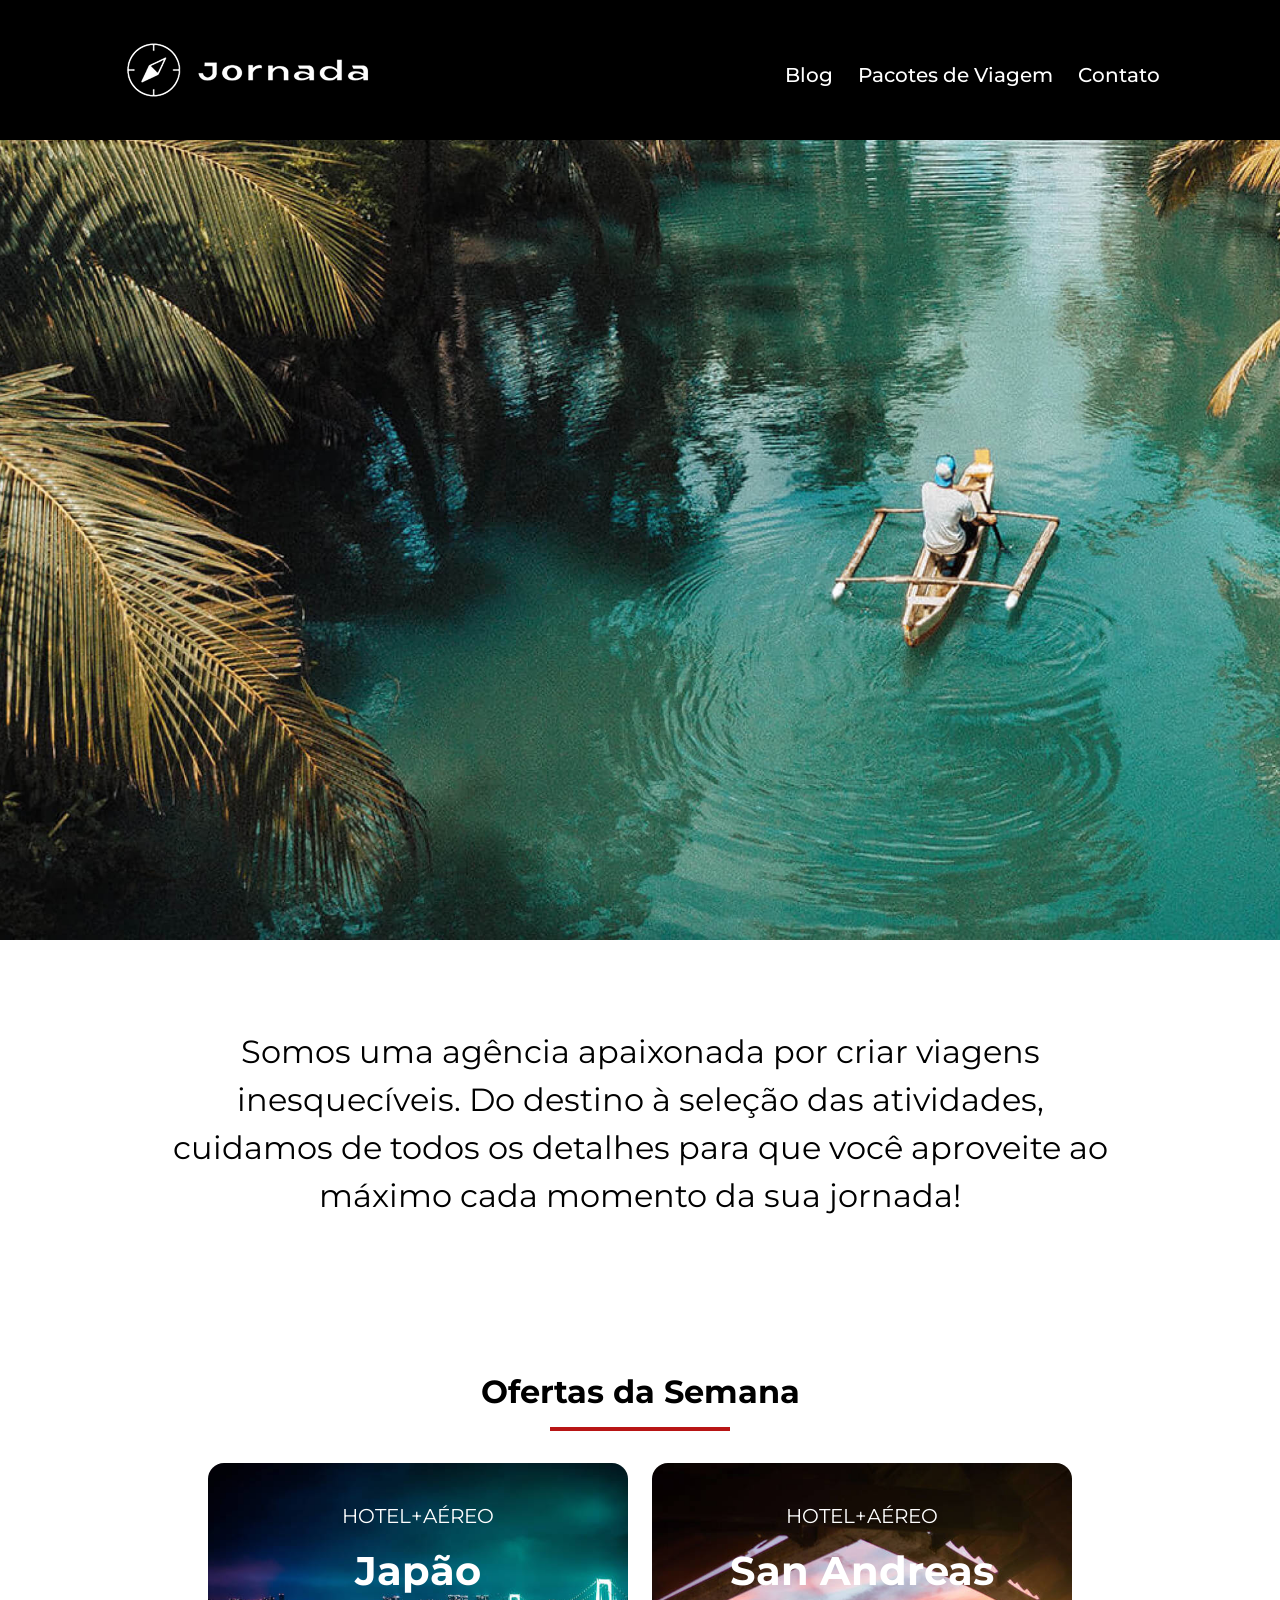
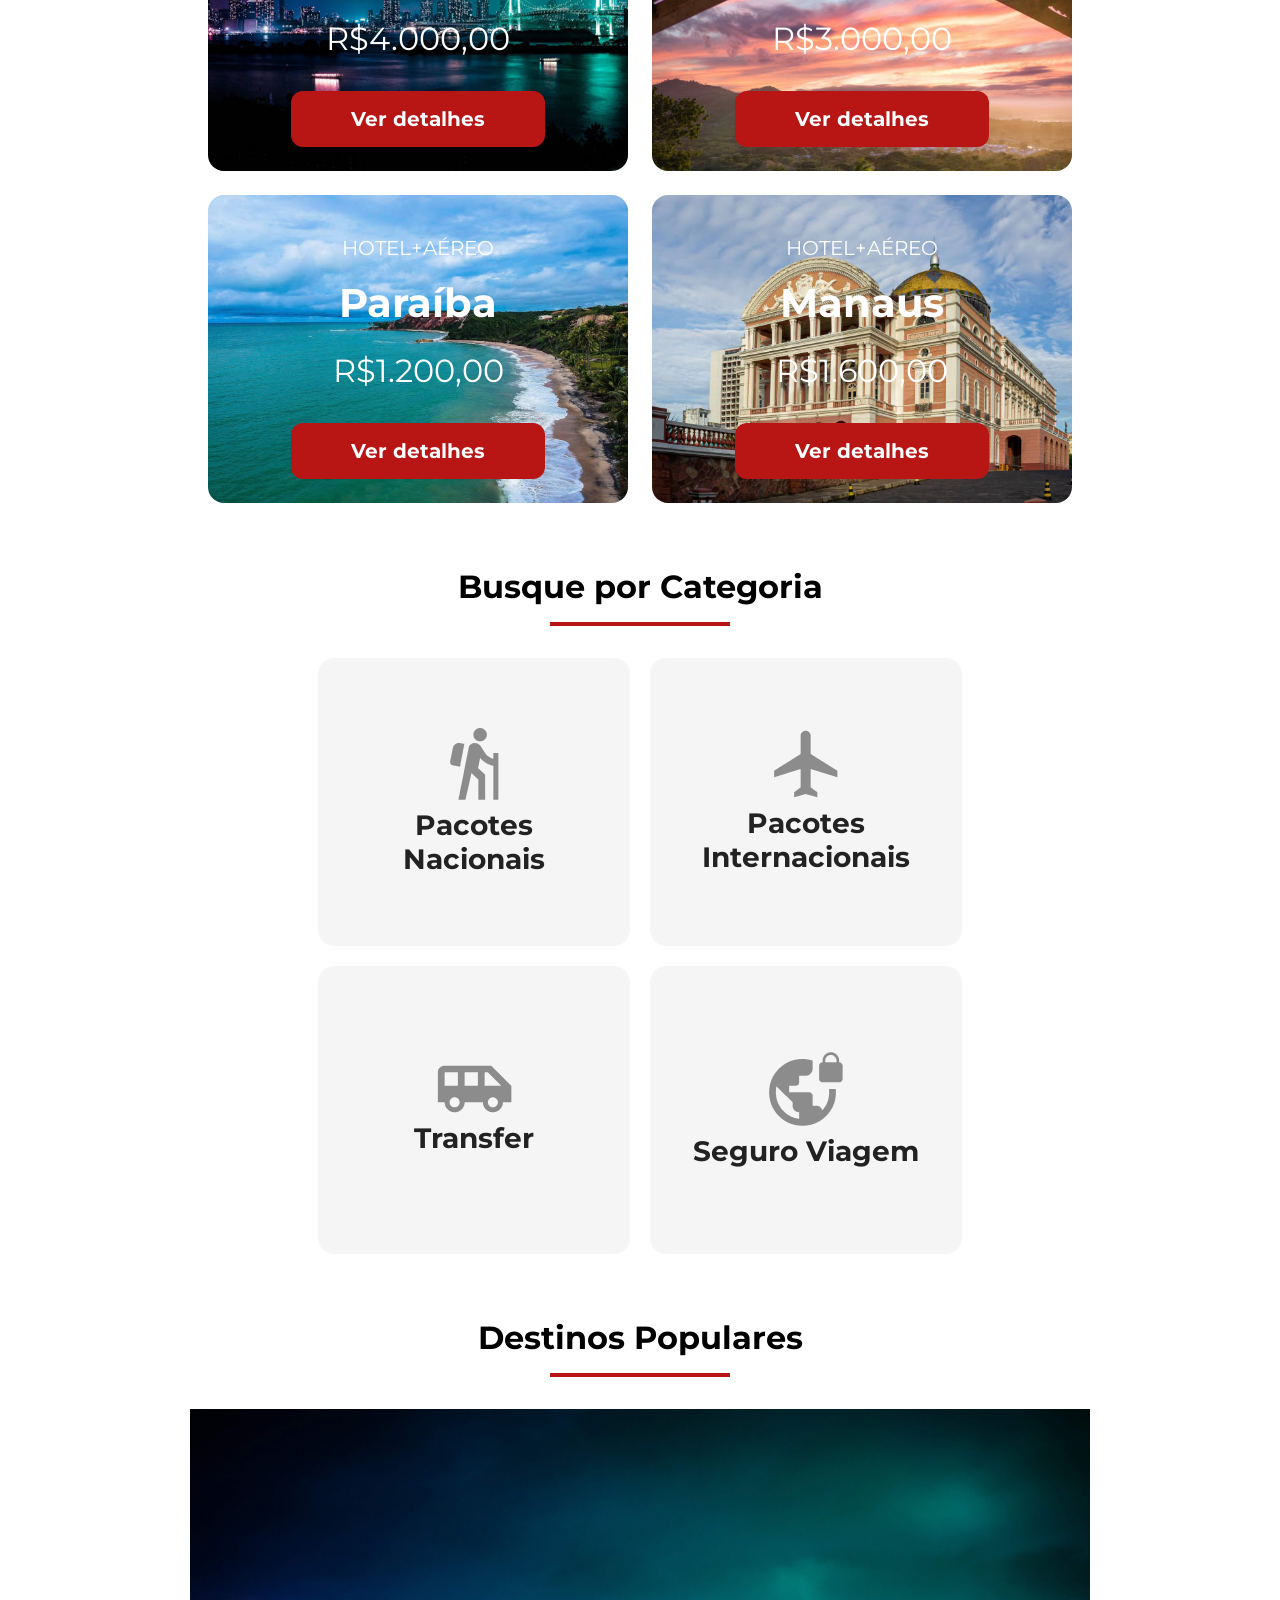
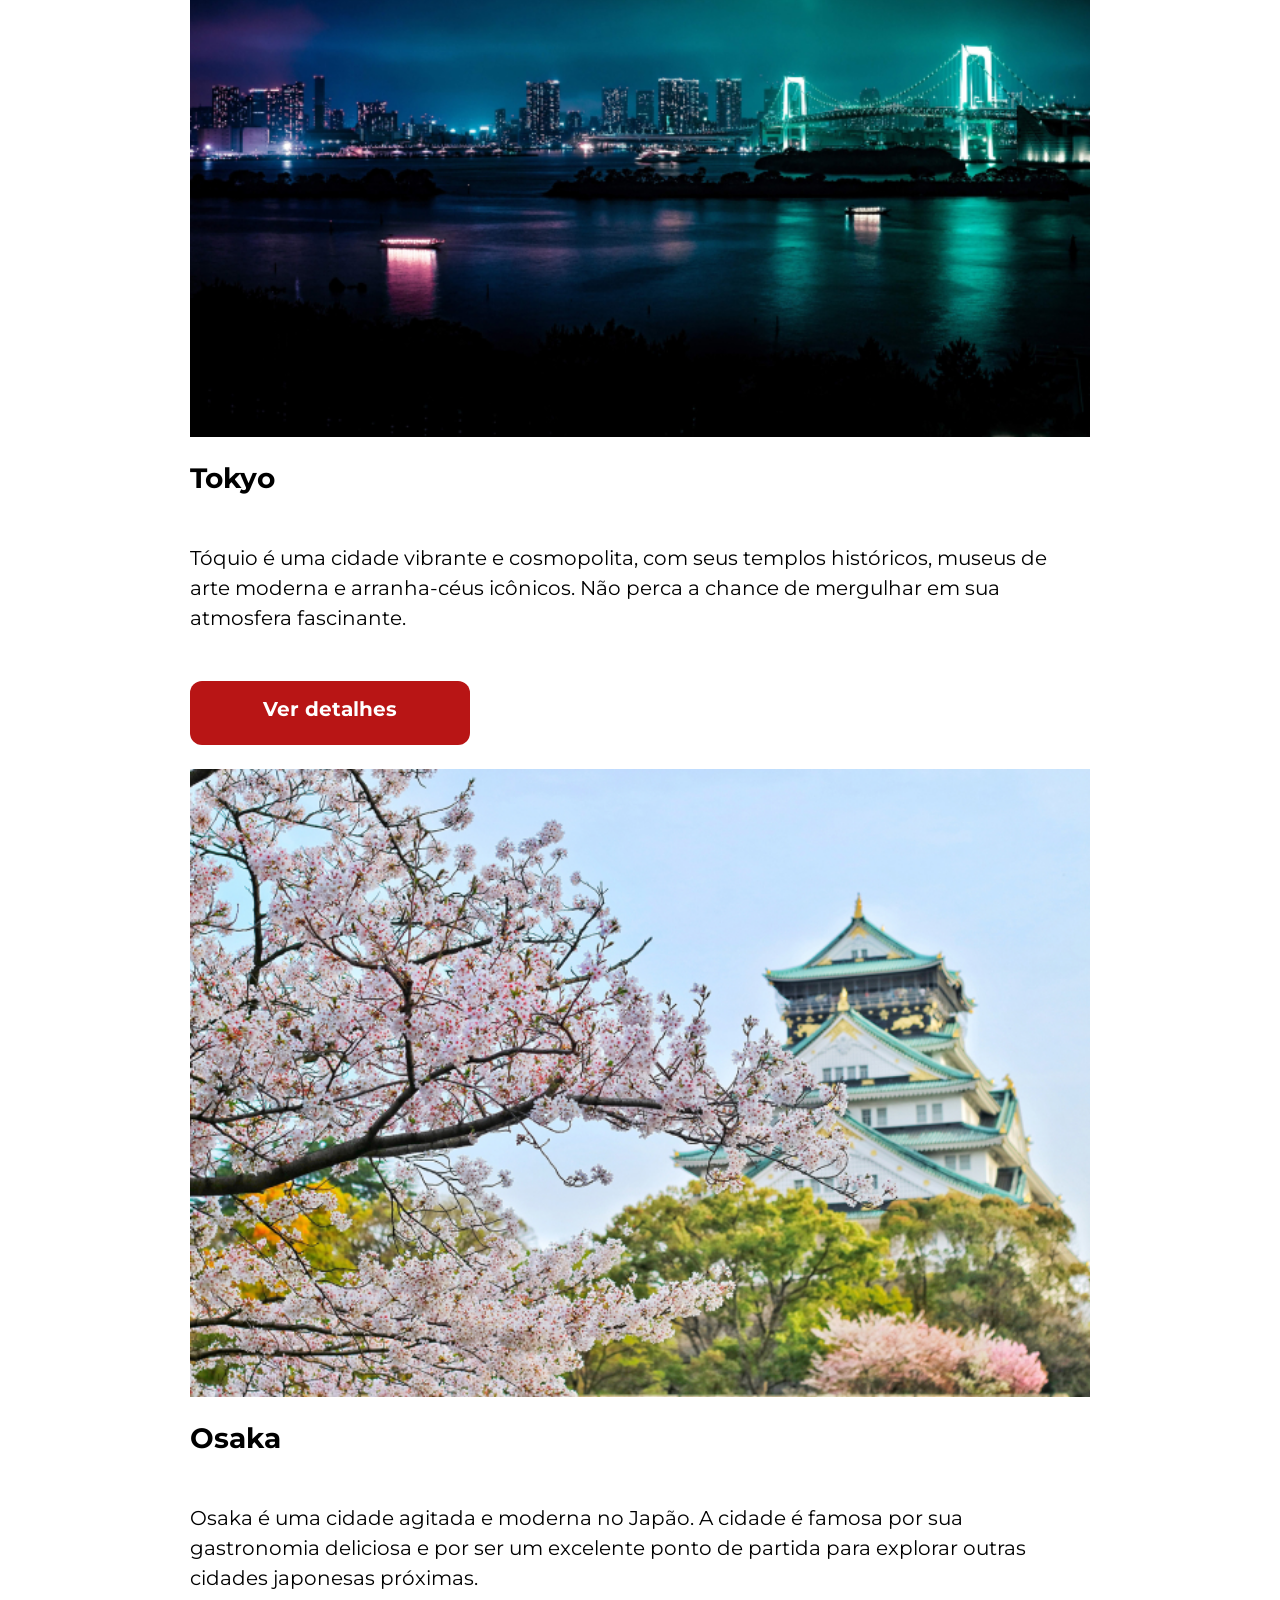
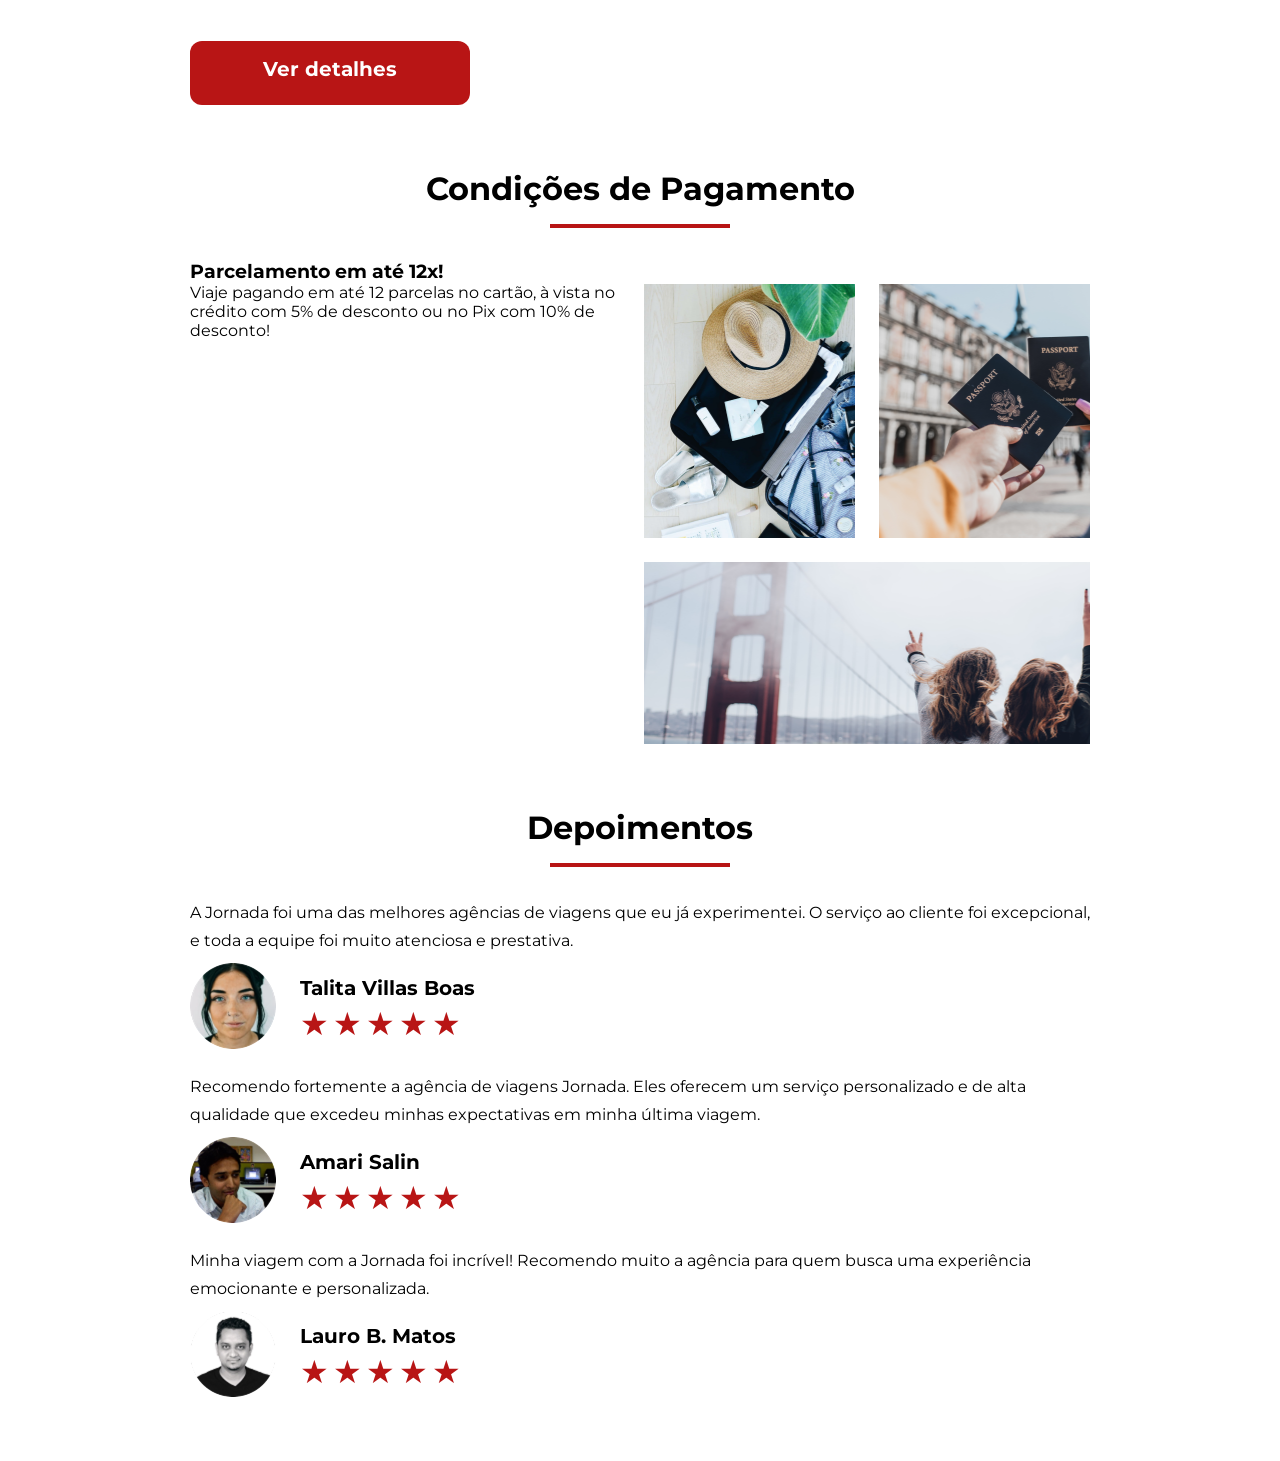
==== commit 7e9e54bb: "Finaliza estilos mobile" ====
--- a/index.html
+++ b/index.html
@@ -207,6 +207,77 @@
       </div>
     </div>
    </section>
+
+      <section class="testimonial">
+        <div class="section-title">
+          <h2>Depoimentos</h2>
+          <hr>
+        </div>
+        <div class="testimonial-container">
+          <article class="testimonial-item">
+            <div class="text-testimonial">
+              <p>A Jornada foi uma das melhores agências de viagens que eu já
+              experimentei. O serviço ao cliente foi excepcional, e toda a
+              equipe foi muito atenciosa e prestativa.</p>
+            </div>
+            <div class="profile-content">
+              <img src="./img/avatar-talita.png" alt="">
+              <div class="profile-info">
+                <h4>Talita Villas Boas</h4>
+                <div class="rating">
+                  <span class="star">★</span>
+                  <span class="star">★</span>
+                  <span class="star">★</span>
+                  <span class="star">★</span>
+                  <span class="star">★</span>
+                </div>
+              </div>
+            </div>
+          </article>
+
+          <article class="testimonial-item">
+            <div class="text-testimonial">
+              <p>Recomendo fortemente a agência de viagens Jornada. Eles oferecem
+              um serviço personalizado e de alta qualidade que excedeu minhas
+              expectativas em minha última viagem.</p>
+            </div>
+            <div class="profile-content">
+              <img src="./img/avatar-amari.png" alt="">
+              <div class="profile-info">
+                <h4>Amari Salin</h4>
+                <div class="rating">
+                  <span class="star">★</span>
+                  <span class="star">★</span>
+                  <span class="star">★</span>
+                  <span class="star">★</span>
+                  <span class="star">★</span>
+                </div>
+              </div>
+            </div>
+          </article>
+
+          <article class="testimonial-item">
+            <div class="text-testimonial">
+              <p>Minha viagem com a Jornada foi incrível! Recomendo muito a agência
+              para quem busca uma experiência emocionante e personalizada.</p>
+            </div>
+            <div class="profile-content">
+              <img src="./img/avatar-lauro.png" alt="">
+              <div class="profile-info">
+                <h4>Lauro B. Matos</h4>
+                <div class="rating">
+                  <span class="star">★</span>
+                  <span class="star">★</span>
+                  <span class="star">★</span>
+                  <span class="star">★</span>
+                  <span class="star">★</span>
+                </div>
+              </div>
+            </div>
+          </article>
+        </div>
+      </section>
+
 </body>
 
 </html>
--- a/CSS/styles.css
+++ b/CSS/styles.css
@@ -229,11 +229,6 @@
   text-align: center;
 }
 
-.payments .content-payments {
-  display: flex;
-  flex-direction: column;
-}
-
 .payments .image-gallery {
   display: grid;
   grid-template-columns: 1fr 1fr;
@@ -260,6 +255,42 @@
   background-size: cover;
   height: 182px;
   grid-column: span 2
+}
+
+.testimonial-container {
+  display: flex;
+  flex-direction: column;
+  gap: 24px;
+}
+
+.testimonial-container .text-testimonial p {
+  font-size: 16px;
+  line-height: 28px;
+}
+
+.testimonial-container .profile-content {
+  display: flex;
+  align-items: center;
+  gap: 24px;
+  margin-top: 8px;
+}
+
+.testimonial-container .profile-content img {
+  width: 86px;
+  height: 86px;
+}
+
+.testimonial-container .profile-content .profile-info h4 {
+  font-size: 20px;
+  line-height: 32px;
+  font-weight: var(--title-weight);
+  margin: 0 0 4px;
+}
+
+.testimonial-container .profile-content .profile-info .rating .star {
+  font-size: 32px;
+  color: var(--secundary-color);
+  line-height: 32px;
 }
 
 
@@ -415,7 +446,7 @@
   }
 
   .payments .content-payments {
-  flex-direction: row;
+  display: flex ;
 }
 }
 
@@ -446,4 +477,8 @@
   .payments .image-gallery {
     width: 790px;
   }
-}
+
+  .testimonial-container {
+  flex-direction: row;
+}
+}
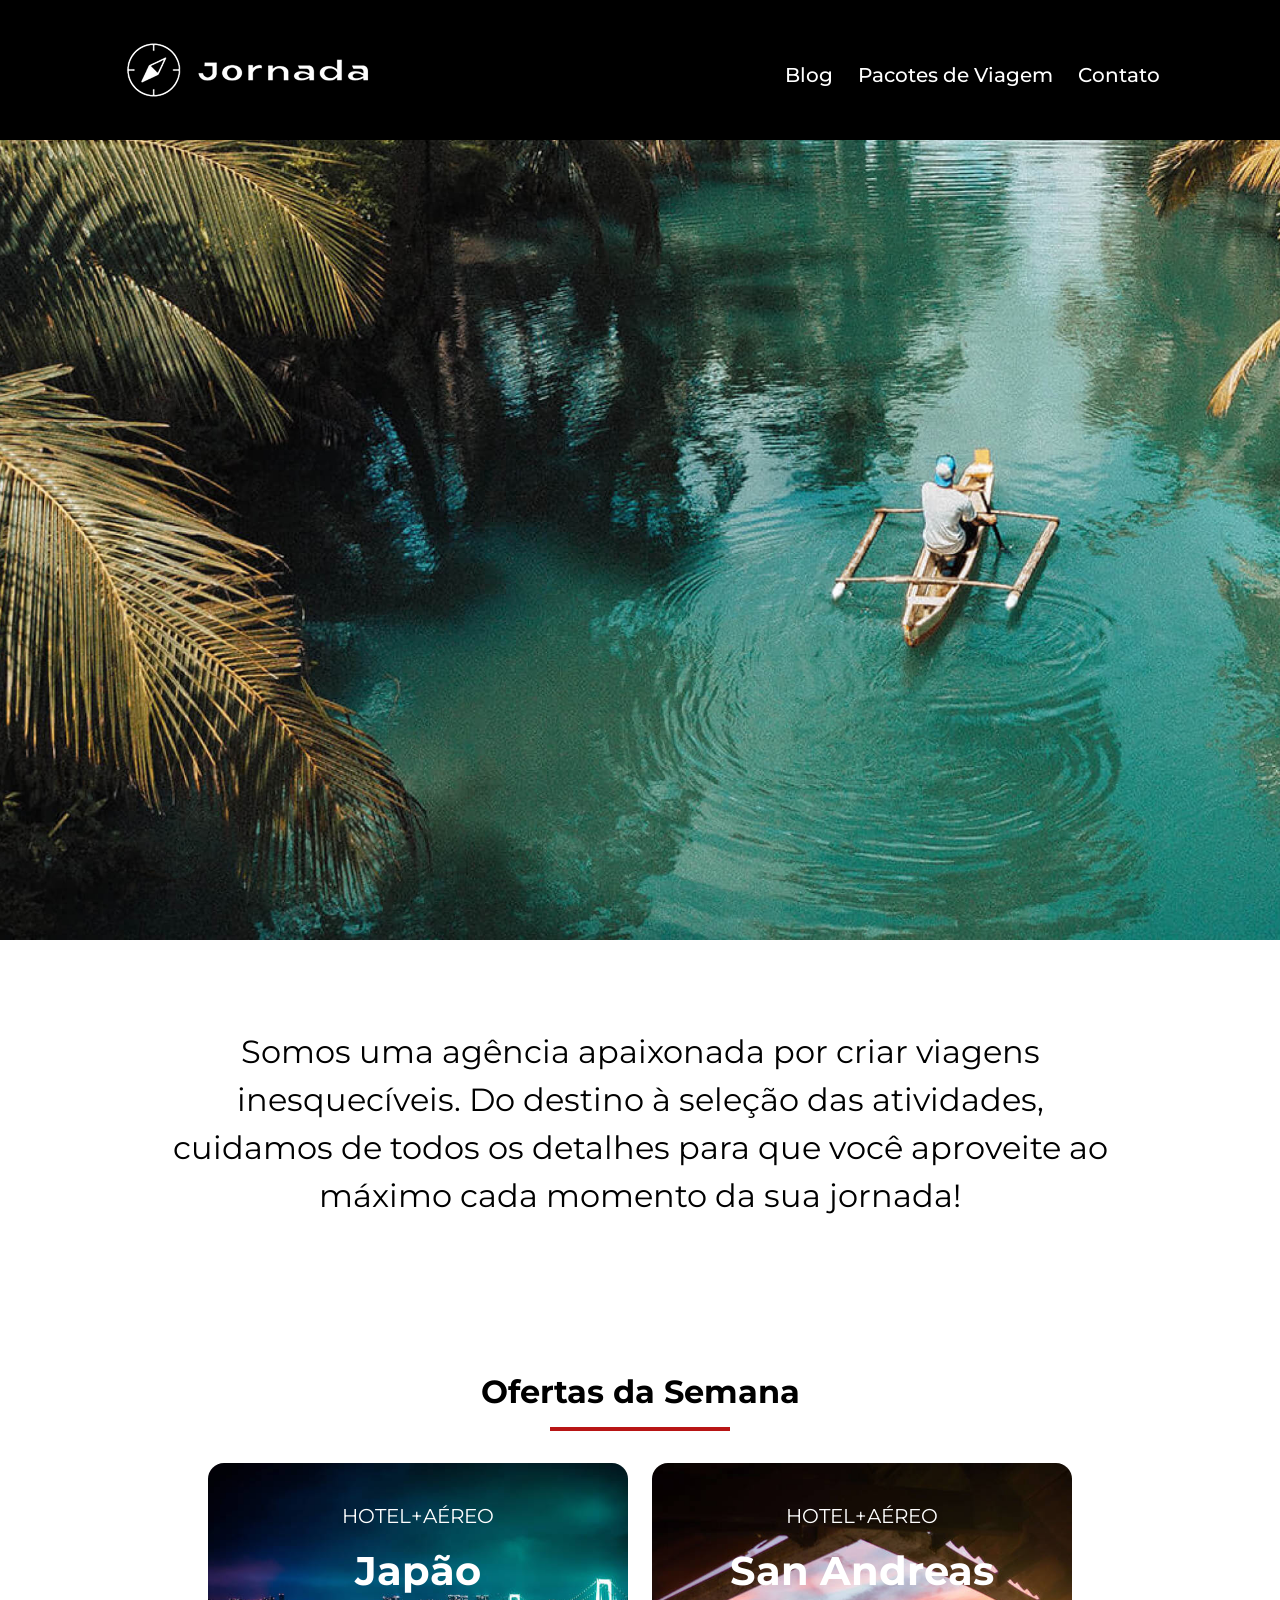
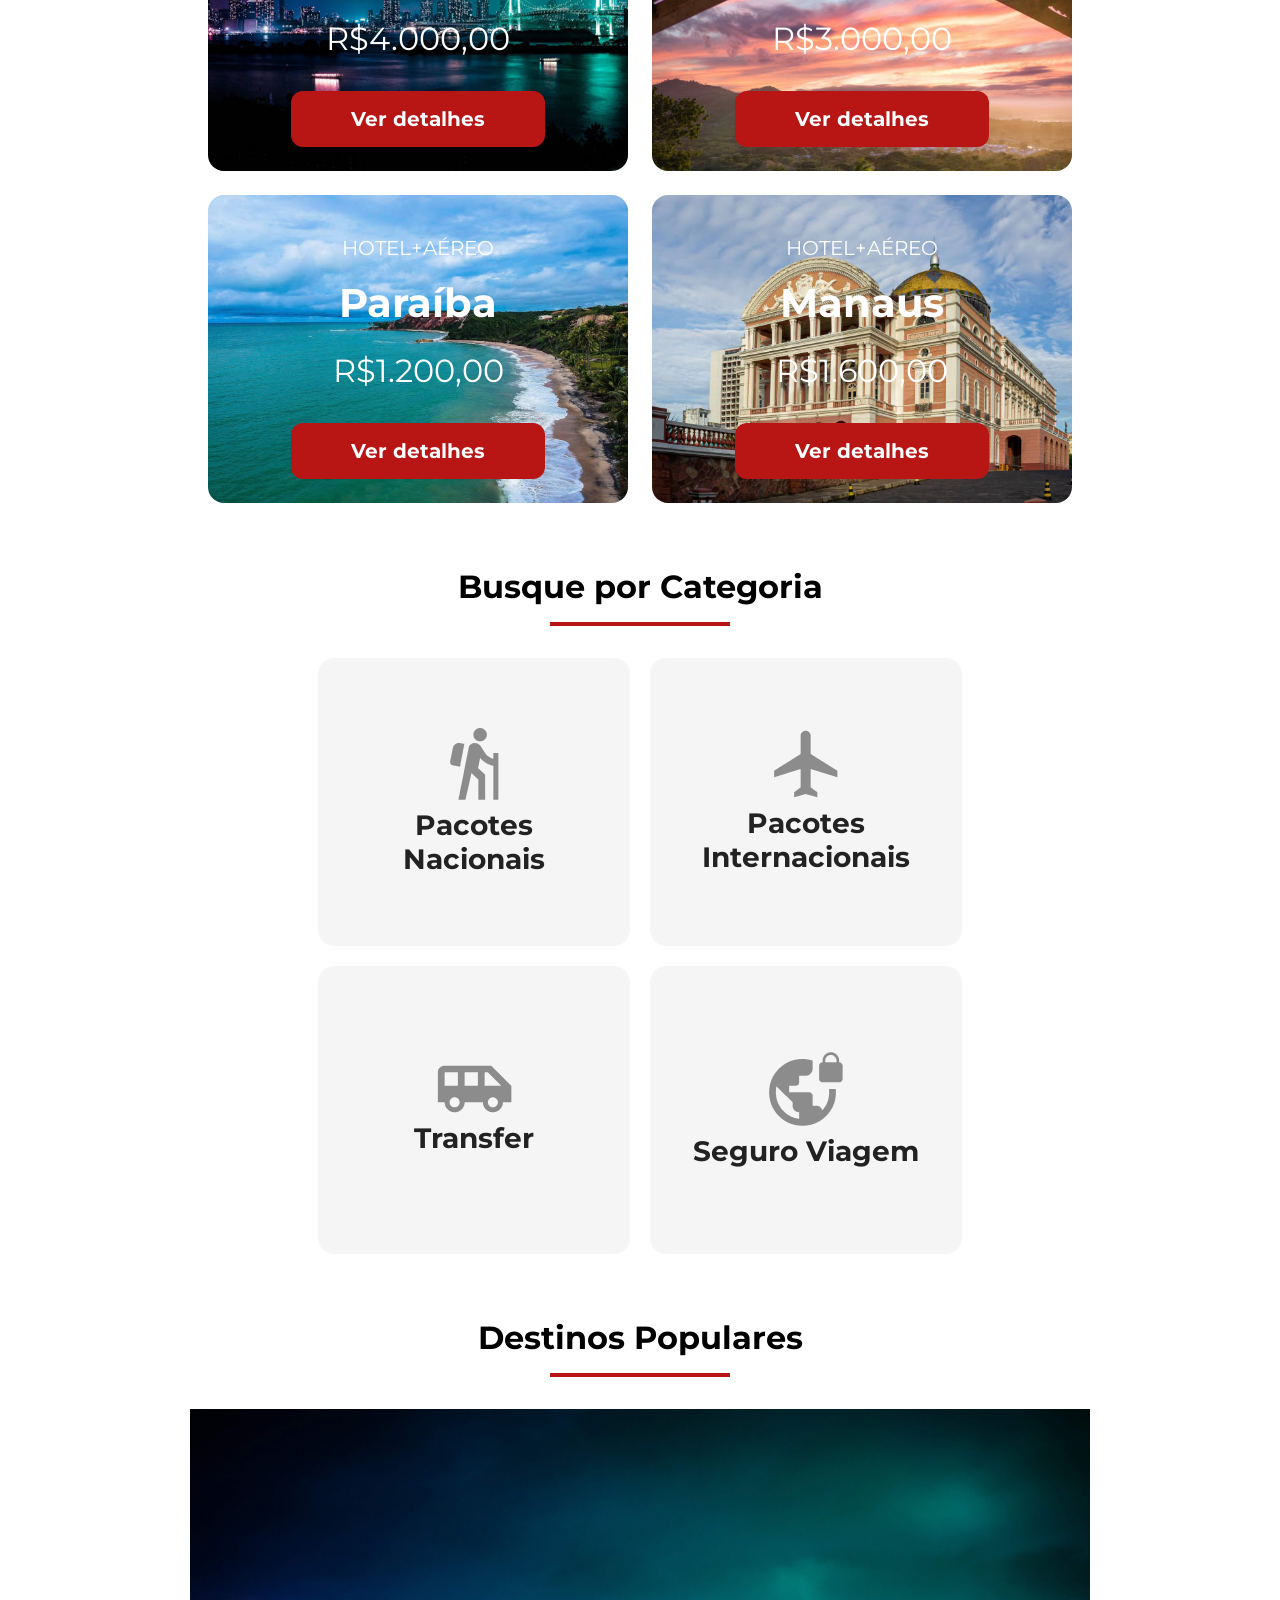
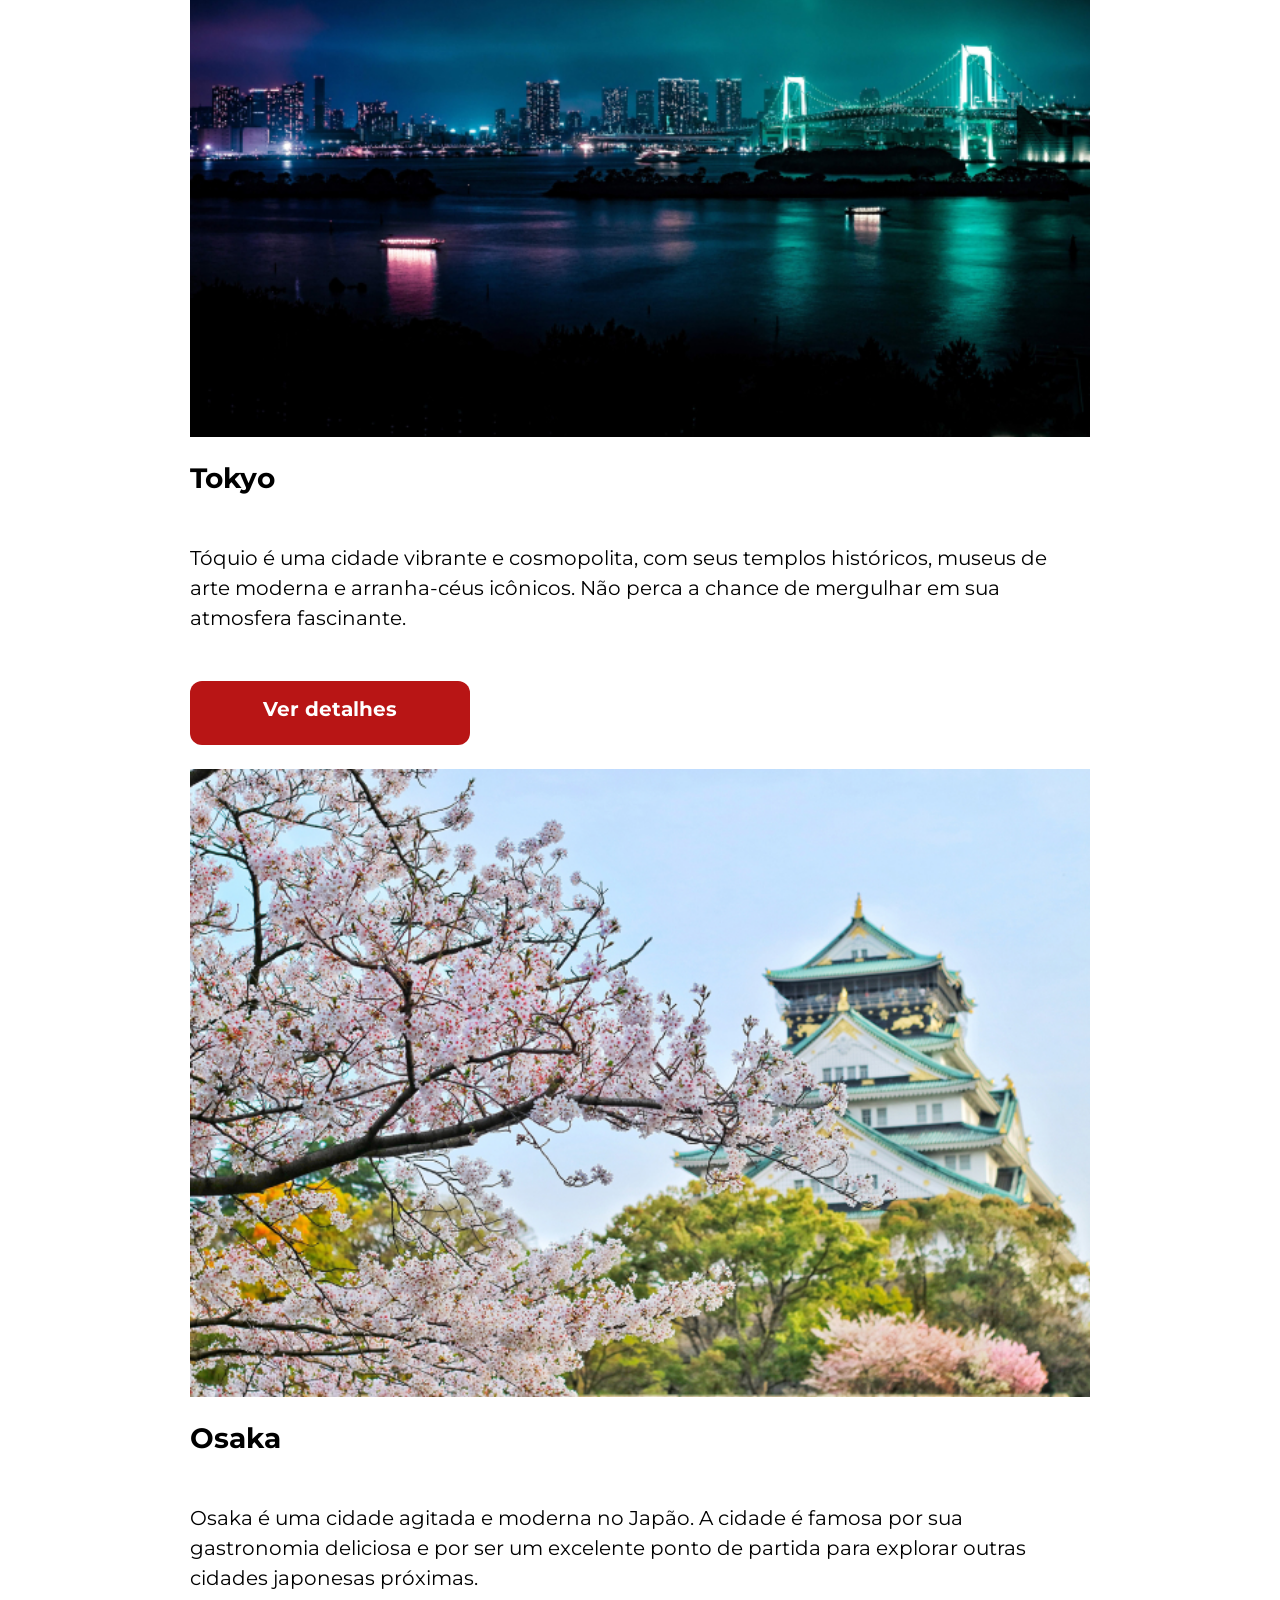
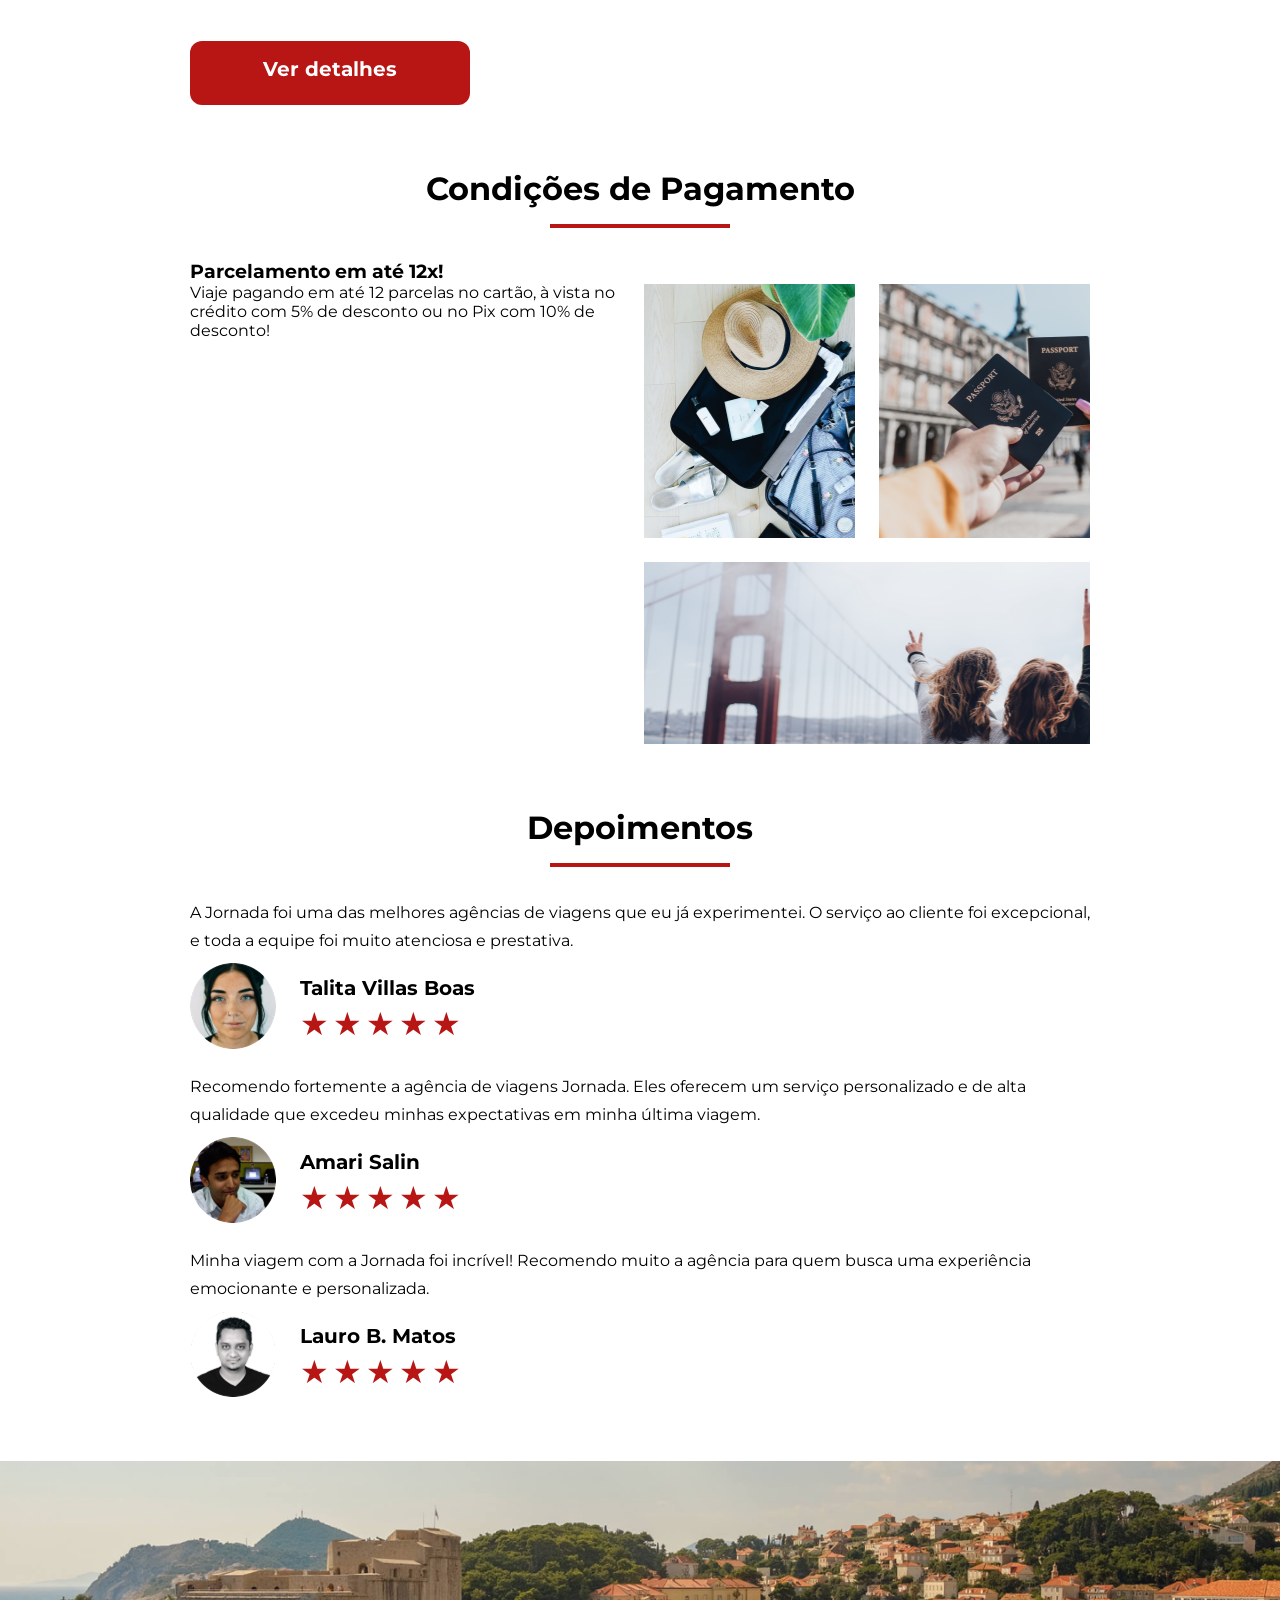
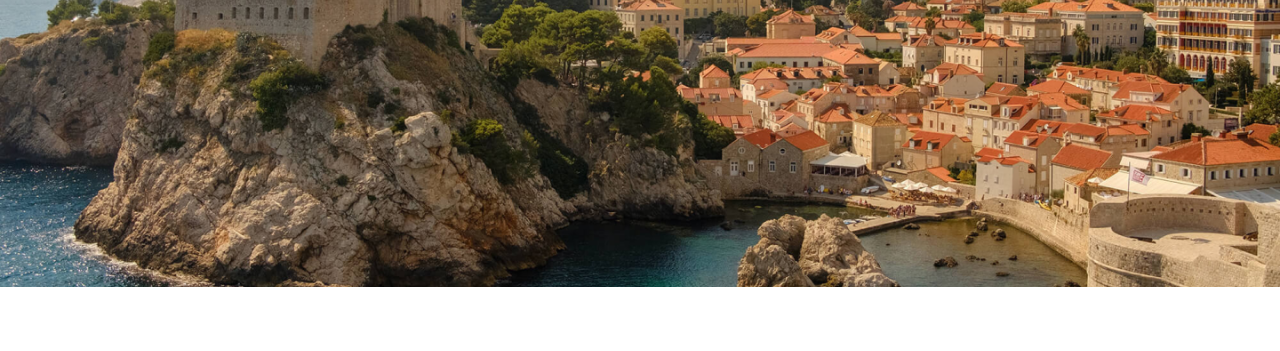
==== commit 0267cd35: "FInaliza seçao do bottom hero" ====
--- a/index.html
+++ b/index.html
@@ -278,6 +278,11 @@
         </div>
       </section>
 
+        <section class="bottom-hero hero">
+        <div class="hero-img"></div>
+      </section>
+
+
 </body>
 
 </html>
--- a/CSS/styles.css
+++ b/CSS/styles.css
@@ -294,6 +294,13 @@
 }
 
 
+.bottom-hero .hero-img {
+  background-image: url(../img/bg-bottom-hero-mobile.png);
+  background-size: cover;
+  height: 472px;
+  width: 100%;
+}
+
 /* <<<<<<<<<<Responsividade>>>>>>>>>> */
 @media screen and (min-width: 768px) {
   .navigation-menu label {
@@ -375,6 +382,11 @@
   background: url(../img/gallery3-tablet.png);
     background-size: cover;
 }
+
+.bottom-hero .hero-img{
+  background-image: url(../img/bg-bottom-hero-tablet.png);
+  height: 400px;
+}
 }
 
 @media screen and (min-width: 1024px) {
@@ -448,6 +460,11 @@
   .payments .content-payments {
   display: flex ;
 }
+.bottom-hero .hero-img {
+  background-image: url(../img/bg-bottom-hero-desktop.png);
+  height: 426px;
+}
+
 }
 
 @media screen and (min-width: 1440px) {
@@ -481,4 +498,8 @@
   .testimonial-container {
   flex-direction: row;
 }
-}
+
+.bottom-hero .hero-img {
+  height: 600px;
+}
+}
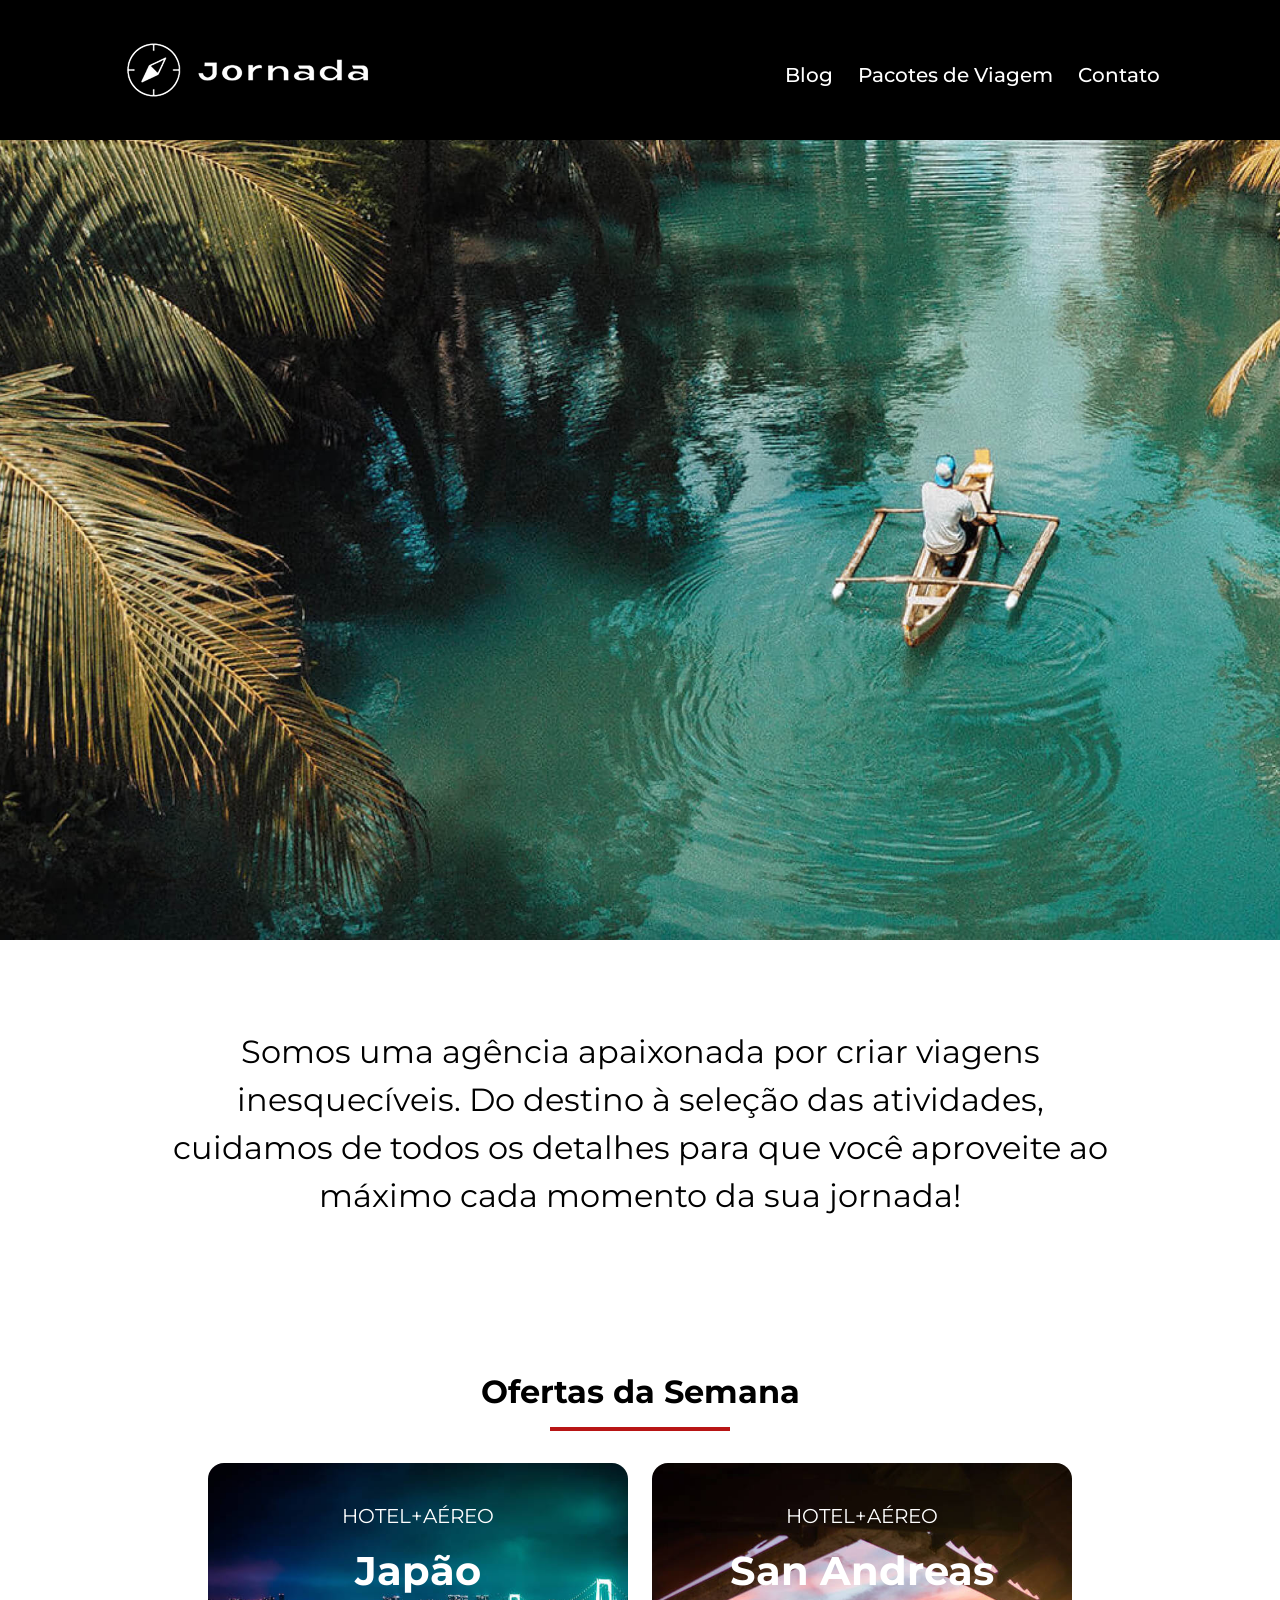
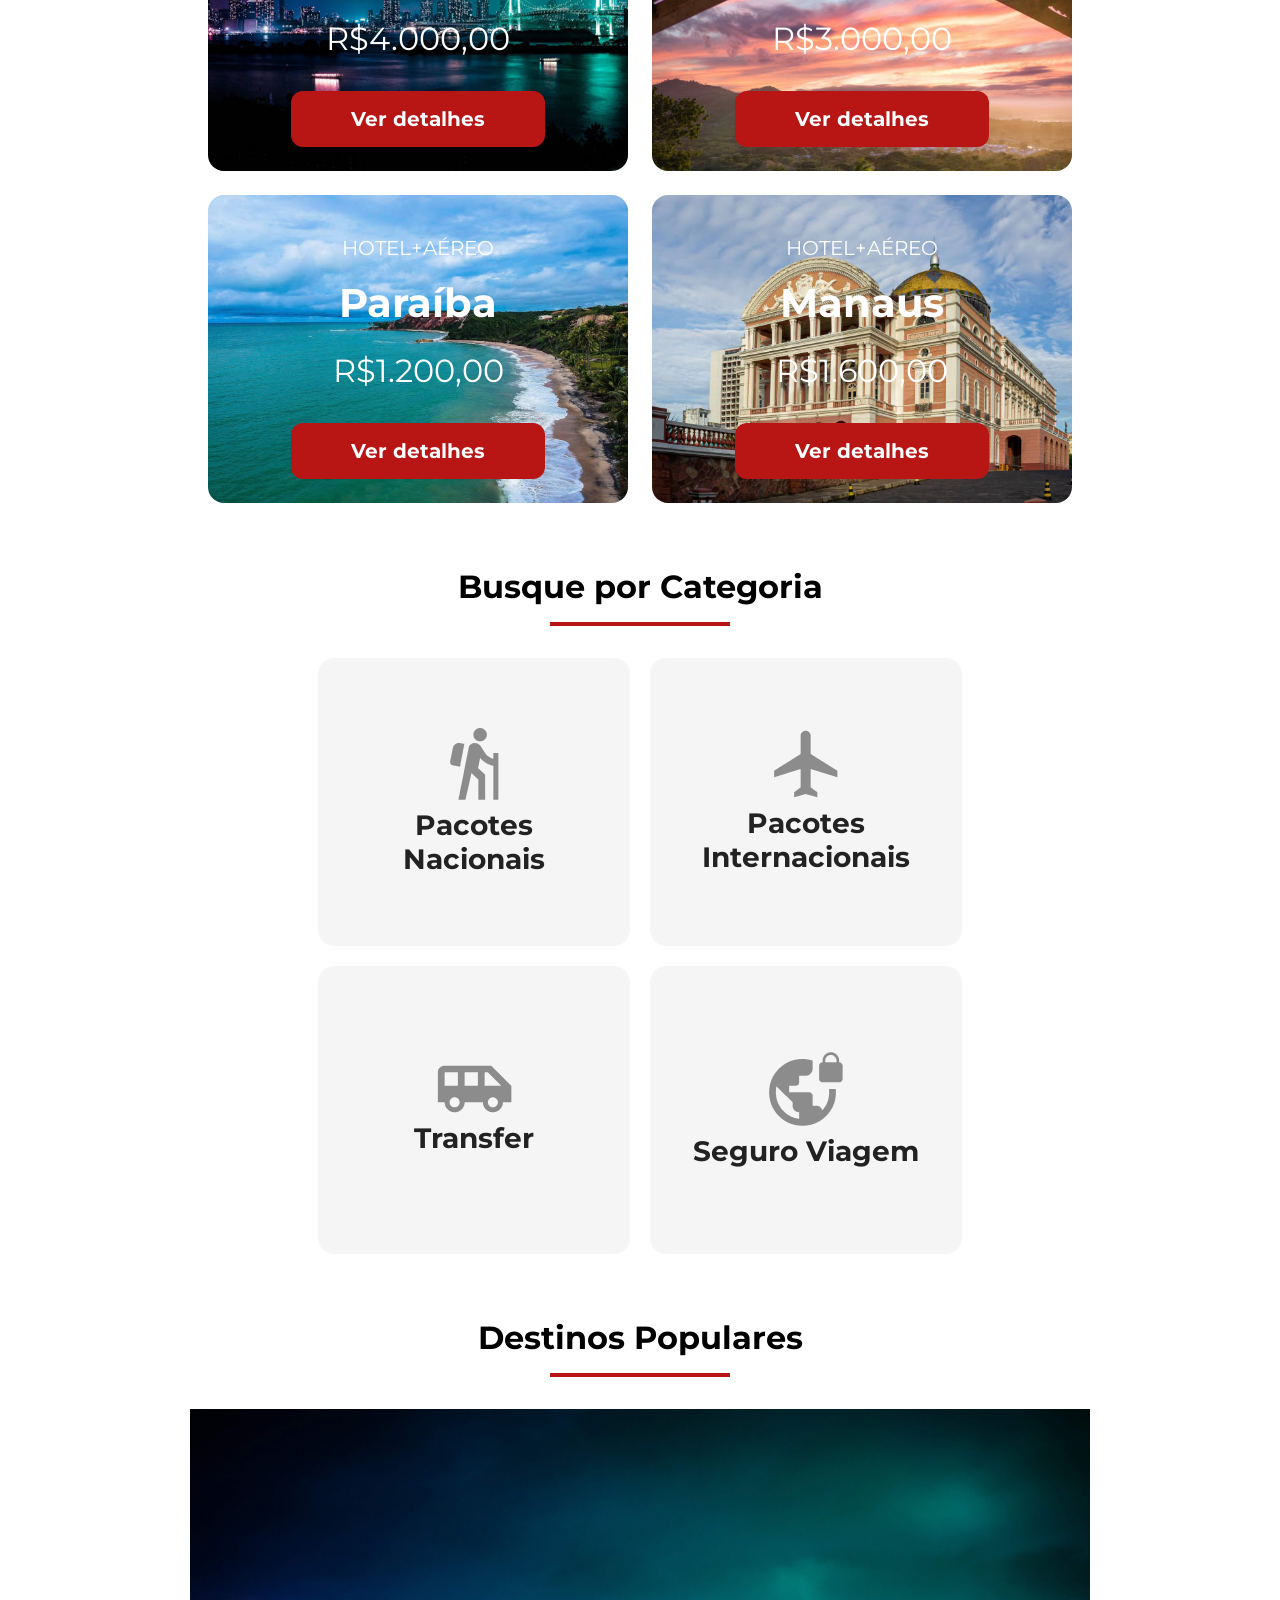
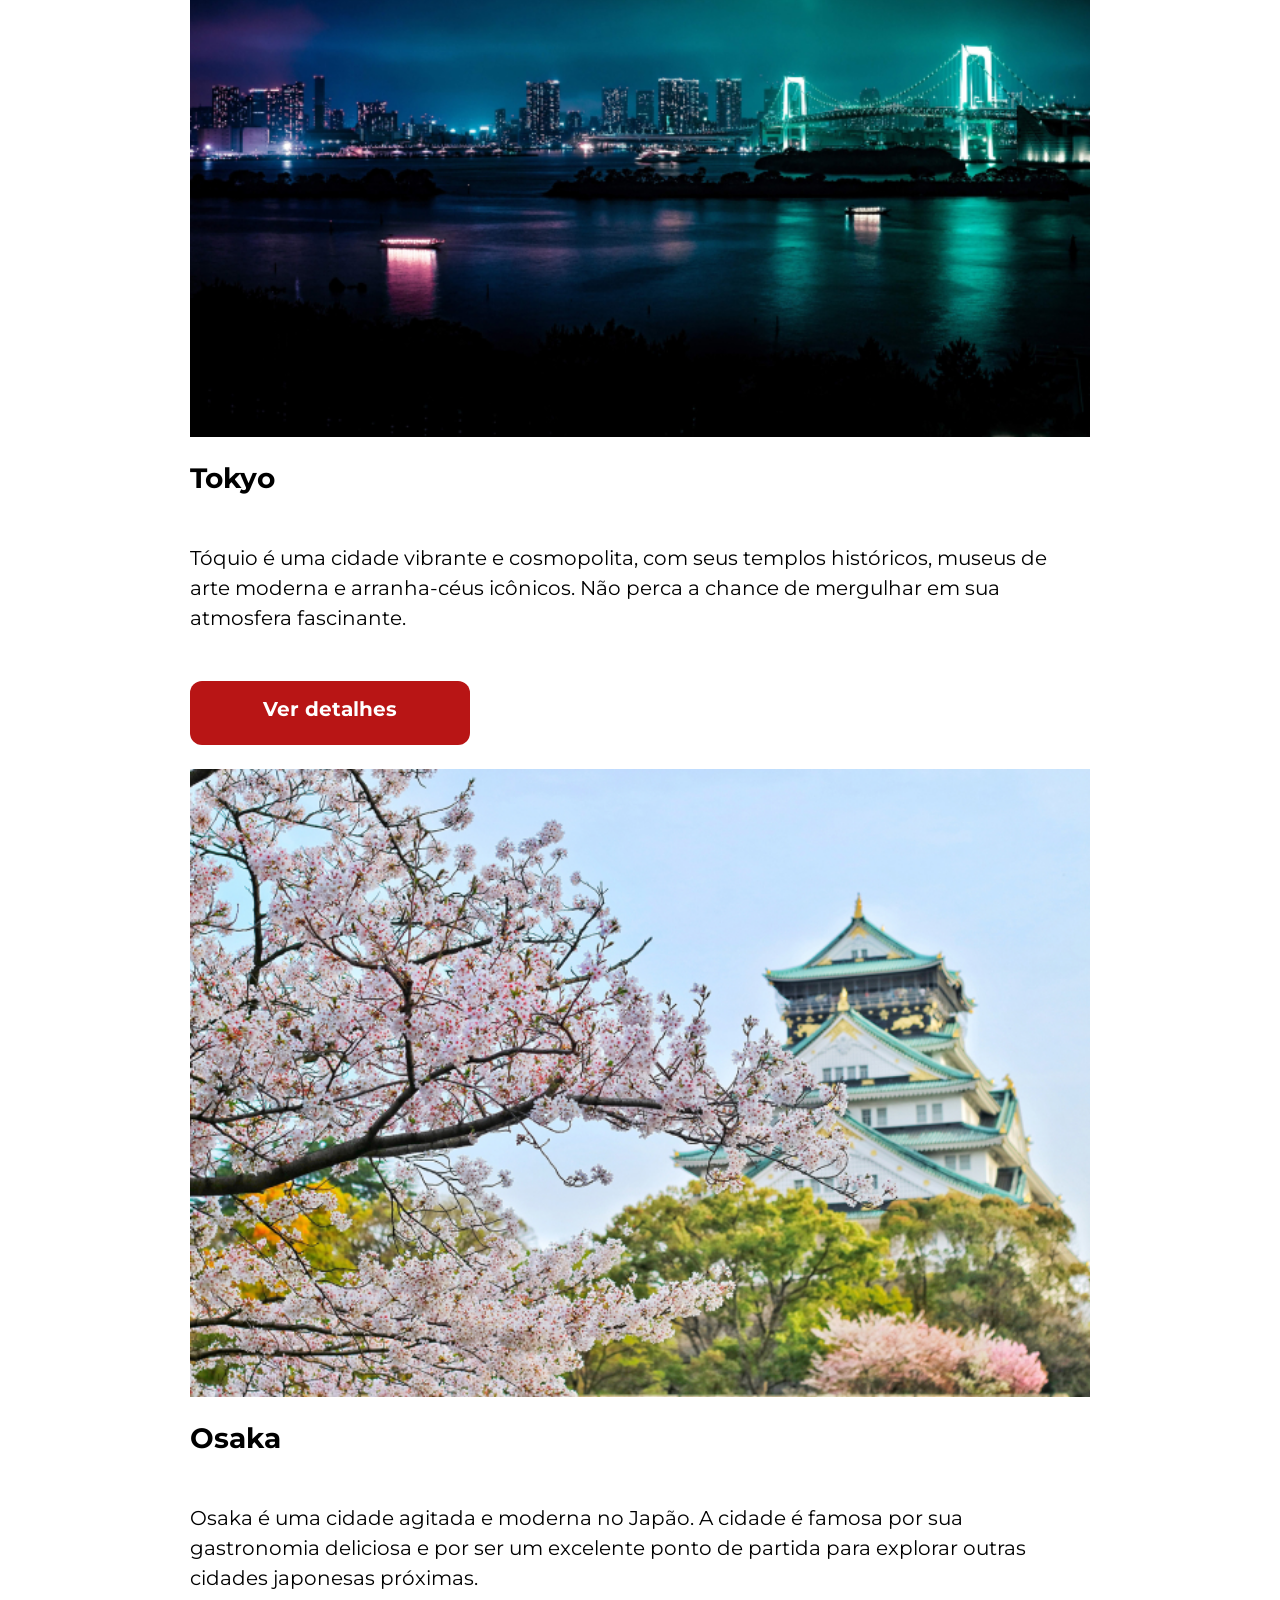
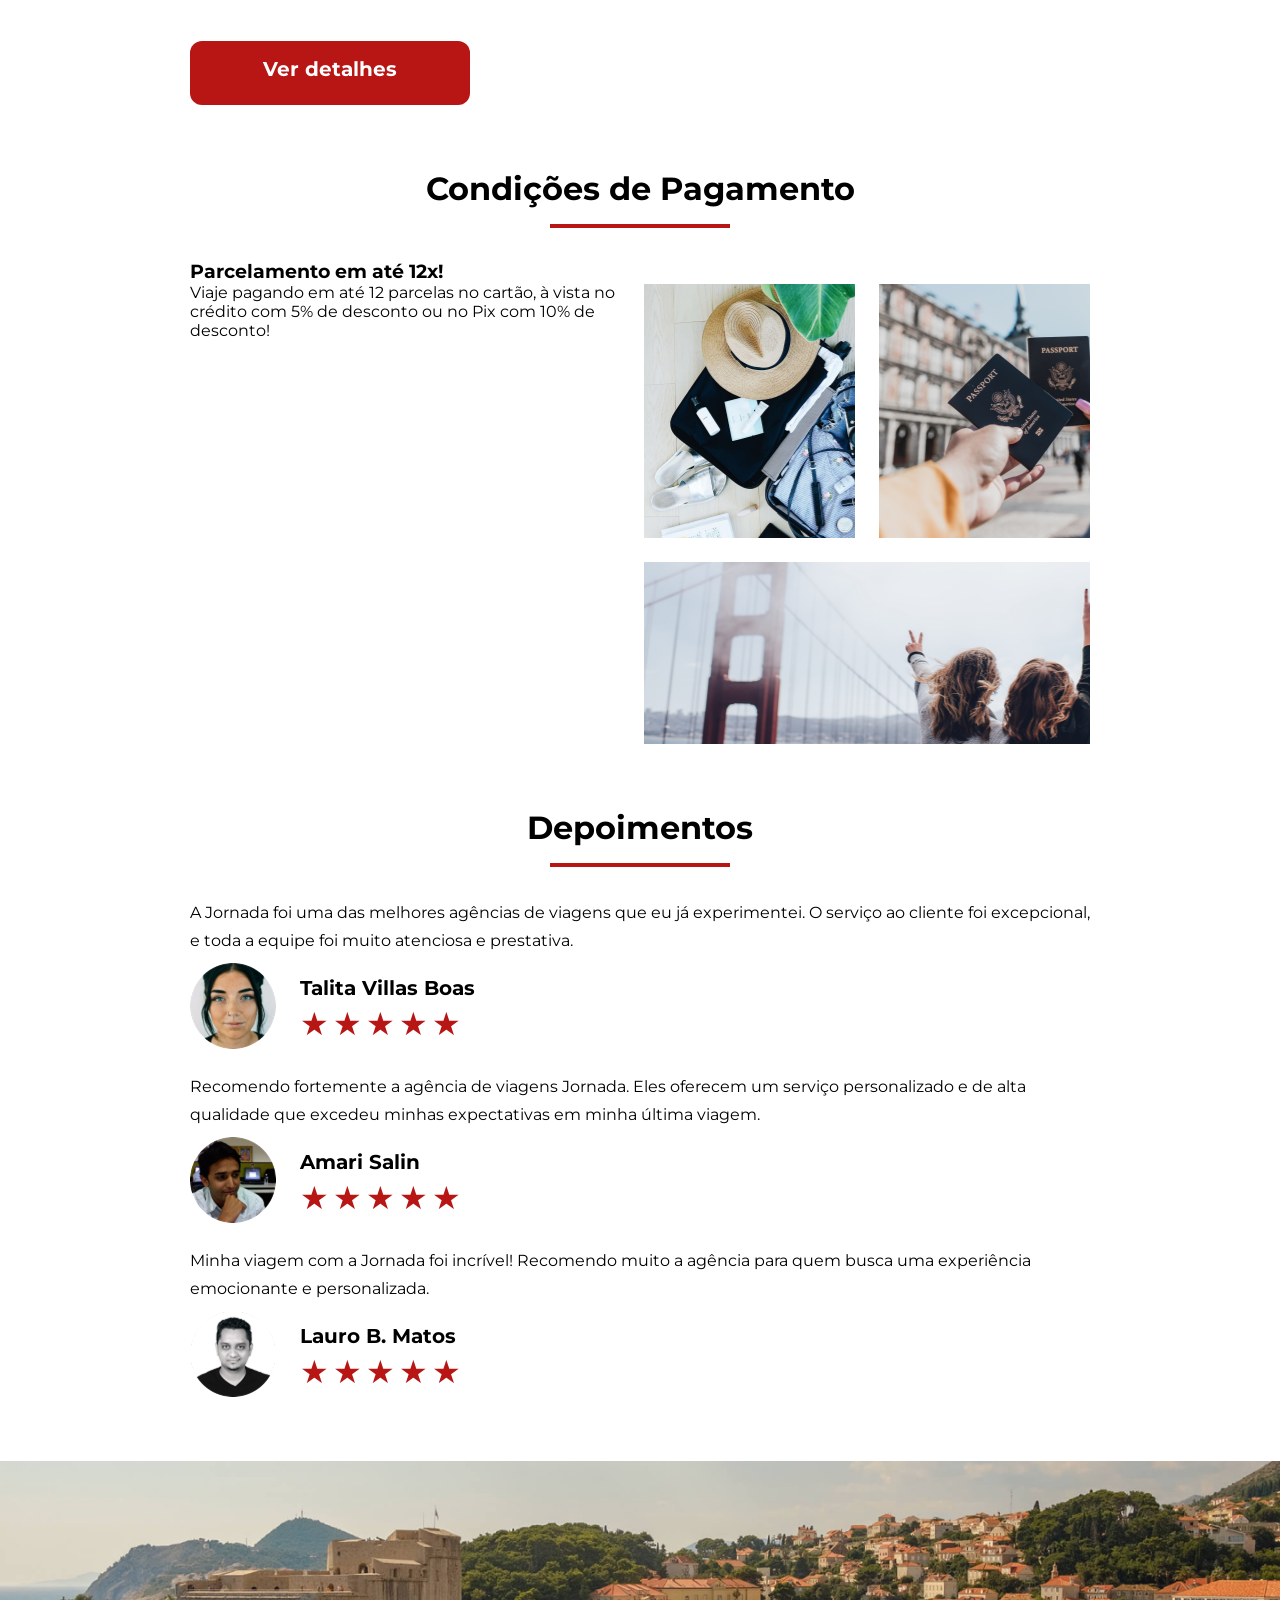
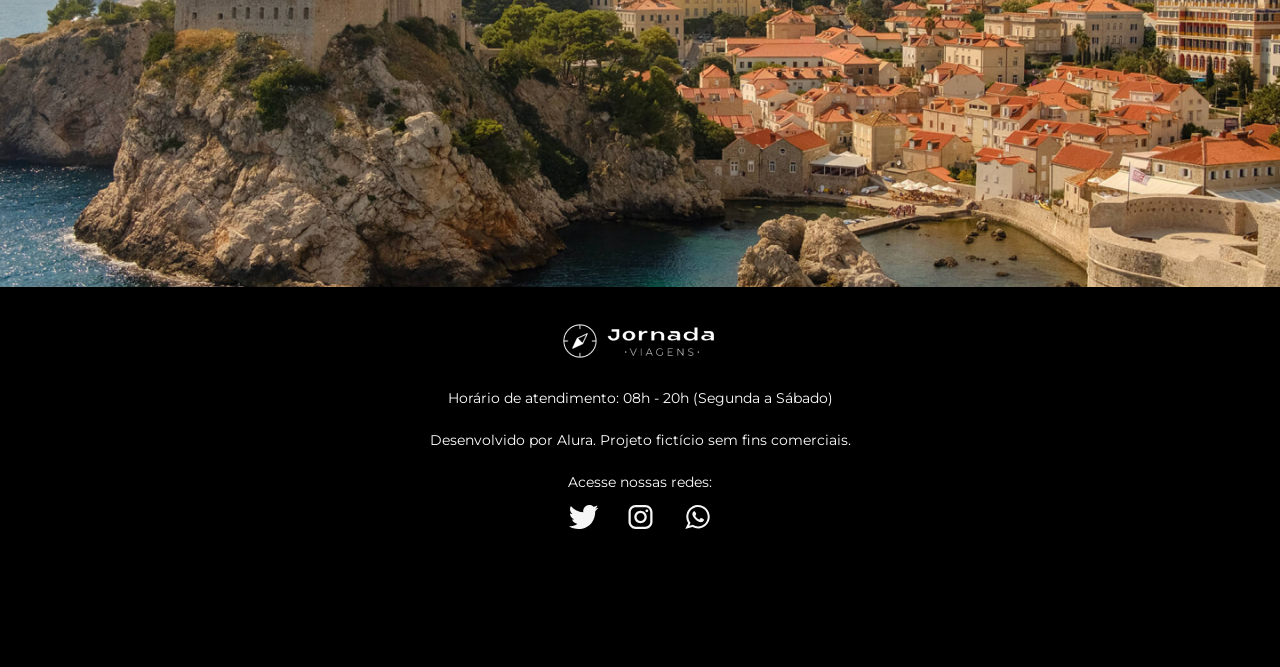
==== commit a5e79198: "Adiciona footer mobile" ====
--- a/index.html
+++ b/index.html
@@ -48,14 +48,14 @@
   <section class="hero">
     <div class="hero-img"></div>
     <h2>Somos uma agência apaixonada por criar viagens inesquecíveis. Do destino
-        à seleção das atividades, cuidamos de todos os detalhes para que você
-        aproveite ao máximo cada momento da sua jornada!</h2>
-  </section>
-
-   <section class="offers">
-    <div class="section-title">
-     <h2> Ofertas da Semana</h2>
-     <hr>
+      à seleção das atividades, cuidamos de todos os detalhes para que você
+      aproveite ao máximo cada momento da sua jornada!</h2>
+  </section>
+
+  <section class="offers">
+    <div class="section-title">
+      <h2> Ofertas da Semana</h2>
+      <hr>
     </div>
     <div class="offers-cards">
       <article class="card japao">
@@ -64,7 +64,7 @@
           <h3>Japão</h3>
         </div>
         <div class="price-card">
-          <span>R$4.000,00 </span> 
+          <span>R$4.000,00 </span>
         </div>
         <div class="footer-card">
           <a class="button" href="#" target="_blank">Ver detalhes</a>
@@ -77,7 +77,7 @@
           <h3>San Andreas</h3>
         </div>
         <div class="price-card">
-          <span>R$3.000,00 </span> 
+          <span>R$3.000,00 </span>
         </div>
         <div class="footer-card">
           <a class="button" href="#" target="_blank">Ver detalhes</a>
@@ -90,7 +90,7 @@
           <h3>Paraíba</h3>
         </div>
         <div class="price-card">
-          <span>R$1.200,00 </span> 
+          <span>R$1.200,00 </span>
         </div>
         <div class="footer-card">
           <a class="button" href="#" target="_blank">Ver detalhes</a>
@@ -103,58 +103,46 @@
           <h3>Manaus</h3>
         </div>
         <div class="price-card">
-          <span>R$1.600,00 </span> 
-        </div>
-        <div class="footer-card">
-          <a class="button" href="#" target="_blank">Ver detalhes</a>
-        </div>
-      </article>
-    </div>
-   </section>
-
-   <section class="search-category">
+          <span>R$1.600,00 </span>
+        </div>
+        <div class="footer-card">
+          <a class="button" href="#" target="_blank">Ver detalhes</a>
+        </div>
+      </article>
+    </div>
+  </section>
+
+  <section class="search-category">
     <div class="section-title">
       <h2>Busque por Categoria</h2>
       <hr>
     </div>
     <div class="categories-cards">
-      
-        <a 
-        class="category-card"
-        href="" target="_blank"
-        title="Pacotes Nacionais">
-          <img src="./img/icone-caminhada.png" alt="Pacotes Nacionais">
-          <h3>Pacotes <br> Nacionais</h3>
-        </a>
-    
-        <a 
-        class="category-card"
-        href="" target="_blank"
-        title="Pacotes Internacionais">
-          <img src="./img/icone-aviao.png" alt="Pacotes internacionais">
-          <h3>Pacotes <br> Internacionais</h3>
-        </a>
-    
-        <a 
-        class="category-card"
-        href="" target="_blank"
-        title="Transfer">
-          <img src="./img/icone-onibus.png" alt="Transfer">
-          <h3>Transfer</h3>
-        </a>
-    
-        <a 
-        class="category-card"
-        href="" target="_blank"
-        title="Seguro Viagem">
-          <img src="./img/icone-planeta.png" alt="Seguro viagem">
-          <h3>Seguro Viagem</h3>
-        </a>
-    
-    </div>
-   </section>
-
-   <section class="destinations">
+
+      <a class="category-card" href="" target="_blank" title="Pacotes Nacionais">
+        <img src="./img/icone-caminhada.png" alt="Pacotes Nacionais">
+        <h3>Pacotes <br> Nacionais</h3>
+      </a>
+
+      <a class="category-card" href="" target="_blank" title="Pacotes Internacionais">
+        <img src="./img/icone-aviao.png" alt="Pacotes internacionais">
+        <h3>Pacotes <br> Internacionais</h3>
+      </a>
+
+      <a class="category-card" href="" target="_blank" title="Transfer">
+        <img src="./img/icone-onibus.png" alt="Transfer">
+        <h3>Transfer</h3>
+      </a>
+
+      <a class="category-card" href="" target="_blank" title="Seguro Viagem">
+        <img src="./img/icone-planeta.png" alt="Seguro viagem">
+        <h3>Seguro Viagem</h3>
+      </a>
+
+    </div>
+  </section>
+
+  <section class="destinations">
     <div class="section-title">
       <h2>Destinos Populares</h2>
       <hr>
@@ -166,12 +154,12 @@
           <h4>Tokyo</h4>
         </div>
         <p>Tóquio é uma cidade vibrante e cosmopolita, com seus templos
-            históricos, museus de arte moderna e arranha-céus icônicos. Não
-            perca a chance de mergulhar em sua atmosfera fascinante.
-          </p>
-          <div class="footer-item">
-            <a class="button" href="#" target="_blank" title="Veja mais detalhes do destino Tokyo">Ver detalhes</a>
-          </div>
+          históricos, museus de arte moderna e arranha-céus icônicos. Não
+          perca a chance de mergulhar em sua atmosfera fascinante.
+        </p>
+        <div class="footer-item">
+          <a class="button" href="#" target="_blank" title="Veja mais detalhes do destino Tokyo">Ver detalhes</a>
+        </div>
       </article>
       <article class="item osaka">
         <div class="header-item">
@@ -179,17 +167,17 @@
           <h4>Osaka</h4>
         </div>
         <p>Osaka é uma cidade agitada e moderna no Japão. A cidade é famosa
-            por sua gastronomia deliciosa e por ser um excelente ponto de
-            partida para explorar outras cidades japonesas próximas.
-          </p>
-          <div class="footer-item">
-            <a class="button" href="#" target="_blank" title="Veja mais detalhes do destino Osaka">Ver detalhes</a>
-          </div>
-      </article>
-    </div>
-   </section>
-
-   <section class="payments">
+          por sua gastronomia deliciosa e por ser um excelente ponto de
+          partida para explorar outras cidades japonesas próximas.
+        </p>
+        <div class="footer-item">
+          <a class="button" href="#" target="_blank" title="Veja mais detalhes do destino Osaka">Ver detalhes</a>
+        </div>
+      </article>
+    </div>
+  </section>
+
+  <section class="payments">
     <div class="section-title">
       <h2>Condições de Pagamento</h2>
       <hr>
@@ -198,7 +186,7 @@
       <div class="text-content">
         <h3>Parcelamento em até 12x!</h3>
         <p>Viaje pagando em até 12 parcelas no cartão, à vista no crédito com
-            5% de desconto ou no Pix com 10% de desconto!</p>
+          5% de desconto ou no Pix com 10% de desconto!</p>
       </div>
       <div class="image-gallery">
         <div class="image bag"></div>
@@ -206,82 +194,99 @@
         <div class="image people"></div>
       </div>
     </div>
-   </section>
-
-      <section class="testimonial">
-        <div class="section-title">
-          <h2>Depoimentos</h2>
-          <hr>
-        </div>
-        <div class="testimonial-container">
-          <article class="testimonial-item">
-            <div class="text-testimonial">
-              <p>A Jornada foi uma das melhores agências de viagens que eu já
-              experimentei. O serviço ao cliente foi excepcional, e toda a
-              equipe foi muito atenciosa e prestativa.</p>
+  </section>
+
+  <section class="testimonial">
+    <div class="section-title">
+      <h2>Depoimentos</h2>
+      <hr>
+    </div>
+    <div class="testimonial-container">
+      <article class="testimonial-item">
+        <div class="text-testimonial">
+          <p>A Jornada foi uma das melhores agências de viagens que eu já
+            experimentei. O serviço ao cliente foi excepcional, e toda a
+            equipe foi muito atenciosa e prestativa.</p>
+        </div>
+        <div class="profile-content">
+          <img src="./img/avatar-talita.png" alt="">
+          <div class="profile-info">
+            <h4>Talita Villas Boas</h4>
+            <div class="rating">
+              <span class="star">★</span>
+              <span class="star">★</span>
+              <span class="star">★</span>
+              <span class="star">★</span>
+              <span class="star">★</span>
             </div>
-            <div class="profile-content">
-              <img src="./img/avatar-talita.png" alt="">
-              <div class="profile-info">
-                <h4>Talita Villas Boas</h4>
-                <div class="rating">
-                  <span class="star">★</span>
-                  <span class="star">★</span>
-                  <span class="star">★</span>
-                  <span class="star">★</span>
-                  <span class="star">★</span>
-                </div>
-              </div>
+          </div>
+        </div>
+      </article>
+
+      <article class="testimonial-item">
+        <div class="text-testimonial">
+          <p>Recomendo fortemente a agência de viagens Jornada. Eles oferecem
+            um serviço personalizado e de alta qualidade que excedeu minhas
+            expectativas em minha última viagem.</p>
+        </div>
+        <div class="profile-content">
+          <img src="./img/avatar-amari.png" alt="">
+          <div class="profile-info">
+            <h4>Amari Salin</h4>
+            <div class="rating">
+              <span class="star">★</span>
+              <span class="star">★</span>
+              <span class="star">★</span>
+              <span class="star">★</span>
+              <span class="star">★</span>
             </div>
-          </article>
-
-          <article class="testimonial-item">
-            <div class="text-testimonial">
-              <p>Recomendo fortemente a agência de viagens Jornada. Eles oferecem
-              um serviço personalizado e de alta qualidade que excedeu minhas
-              expectativas em minha última viagem.</p>
+          </div>
+        </div>
+      </article>
+
+      <article class="testimonial-item">
+        <div class="text-testimonial">
+          <p>Minha viagem com a Jornada foi incrível! Recomendo muito a agência
+            para quem busca uma experiência emocionante e personalizada.</p>
+        </div>
+        <div class="profile-content">
+          <img src="./img/avatar-lauro.png" alt="">
+          <div class="profile-info">
+            <h4>Lauro B. Matos</h4>
+            <div class="rating">
+              <span class="star">★</span>
+              <span class="star">★</span>
+              <span class="star">★</span>
+              <span class="star">★</span>
+              <span class="star">★</span>
             </div>
-            <div class="profile-content">
-              <img src="./img/avatar-amari.png" alt="">
-              <div class="profile-info">
-                <h4>Amari Salin</h4>
-                <div class="rating">
-                  <span class="star">★</span>
-                  <span class="star">★</span>
-                  <span class="star">★</span>
-                  <span class="star">★</span>
-                  <span class="star">★</span>
-                </div>
-              </div>
-            </div>
-          </article>
-
-          <article class="testimonial-item">
-            <div class="text-testimonial">
-              <p>Minha viagem com a Jornada foi incrível! Recomendo muito a agência
-              para quem busca uma experiência emocionante e personalizada.</p>
-            </div>
-            <div class="profile-content">
-              <img src="./img/avatar-lauro.png" alt="">
-              <div class="profile-info">
-                <h4>Lauro B. Matos</h4>
-                <div class="rating">
-                  <span class="star">★</span>
-                  <span class="star">★</span>
-                  <span class="star">★</span>
-                  <span class="star">★</span>
-                  <span class="star">★</span>
-                </div>
-              </div>
-            </div>
-          </article>
-        </div>
-      </section>
-
-        <section class="bottom-hero hero">
-        <div class="hero-img"></div>
-      </section>
-
+          </div>
+        </div>
+      </article>
+    </div>
+  </section>
+
+  <section class="bottom-hero hero">
+    <div class="hero-img"></div>
+  </section>
+
+  <footer class="footer-main">
+    <div class="footer-content">
+      <img src="./img/logo-footer.png" alt="Logo Jornada Viagens">
+      <p>Horário de atendimento: 08h - 20h (Segunda a Sábado)</p>
+      <p>Desenvolvido por Alura. Projeto fictício sem fins comerciais.</p>
+    </div>
+    <div class="footer-social-media">
+      <p>Acesse nossas redes:</p>
+      <div class="social-media-items">
+        <ul class="list-social-media">
+          <li> <a href=""> <img src="./img/icone-twitter.svg" alt="twitter do jornada viagens"></li></a>
+          <li> <a href=""> <img src="./img/icone-instagram.svg" alt="instagram do joranada viagens"></li></a>
+          <li> <a href=""> <img src="./img/icone-whatsapp.svg" alt="Entre em contato através do whatsapp"></li></a>
+        </ul>
+      </div>
+    </div>
+  </footer>
 
 </body>
 
--- a/CSS/styles.css
+++ b/CSS/styles.css
@@ -293,12 +293,37 @@
   line-height: 32px;
 }
 
+.bottom-hero {
+  margin: 0;
+}
 
 .bottom-hero .hero-img {
   background-image: url(../img/bg-bottom-hero-mobile.png);
   background-size: cover;
   height: 472px;
   width: 100%;
+}
+
+.footer-main {
+  text-align: center;
+  padding: 34px 0 24px;
+}
+
+.footer-main p {
+  font-weight: var(--text-weight);
+  font-size: 14px;
+  margin: 24px 0 0;
+}
+
+.footer-main .social-media-items {
+  margin: 10px 0 0;
+}
+
+.footer-main .social-media-items .list-social-media {
+  display: flex;
+  flex-direction: row;
+  justify-content: center;
+  gap: 24px;
 }
 
 /* <<<<<<<<<<Responsividade>>>>>>>>>> */
--- a/CSS/global.css
+++ b/CSS/global.css
@@ -22,6 +22,10 @@
 
 body{
   font-family: "Montserrat", sans-serif;
+}
+
+ul {
+  list-style: none;
 }
 
 a {
@@ -58,6 +62,13 @@
   margin: 16px auto 32px;
 }
 
+footer {
+  width: 100%;
+  height: 380px;
+  background-color: var(--background-terciary-color);
+  color: var(--background-primary-color);
+}
+
 @media screen and (min-width: 768px) {
 
   section {
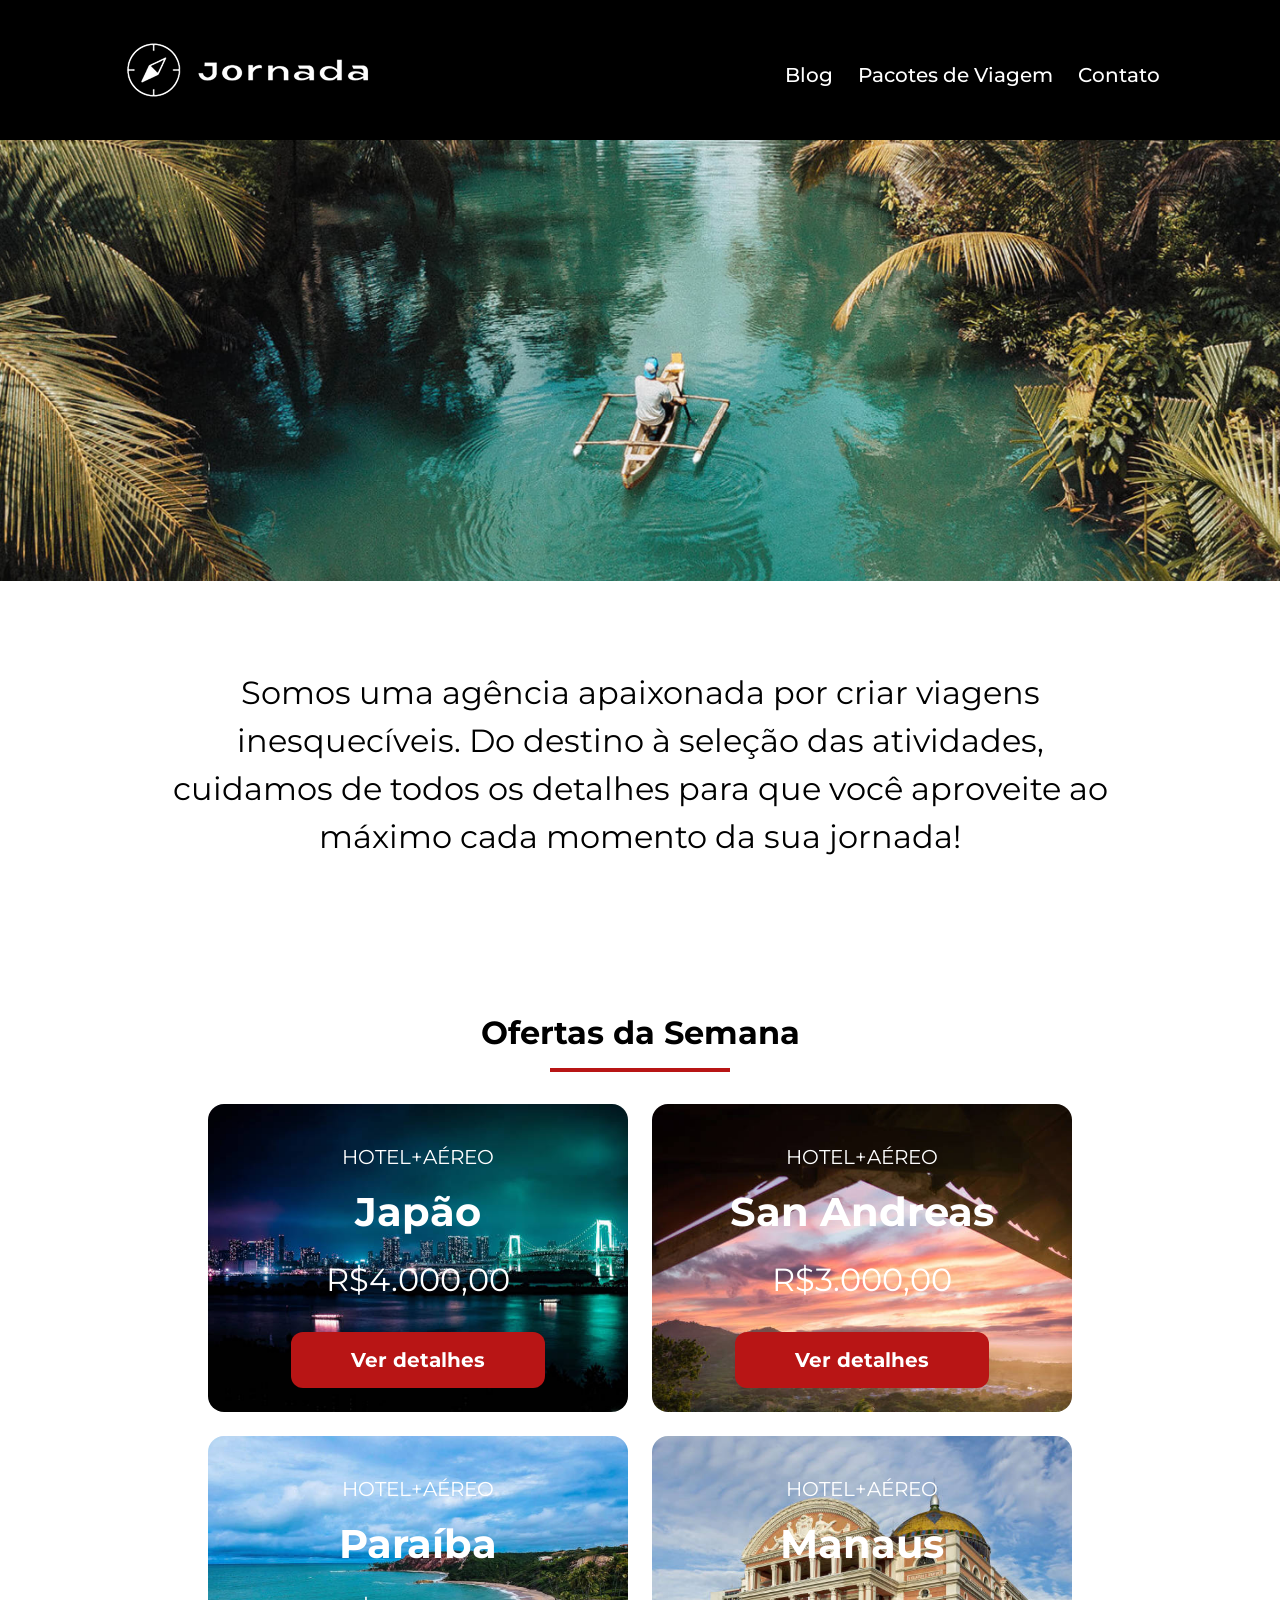
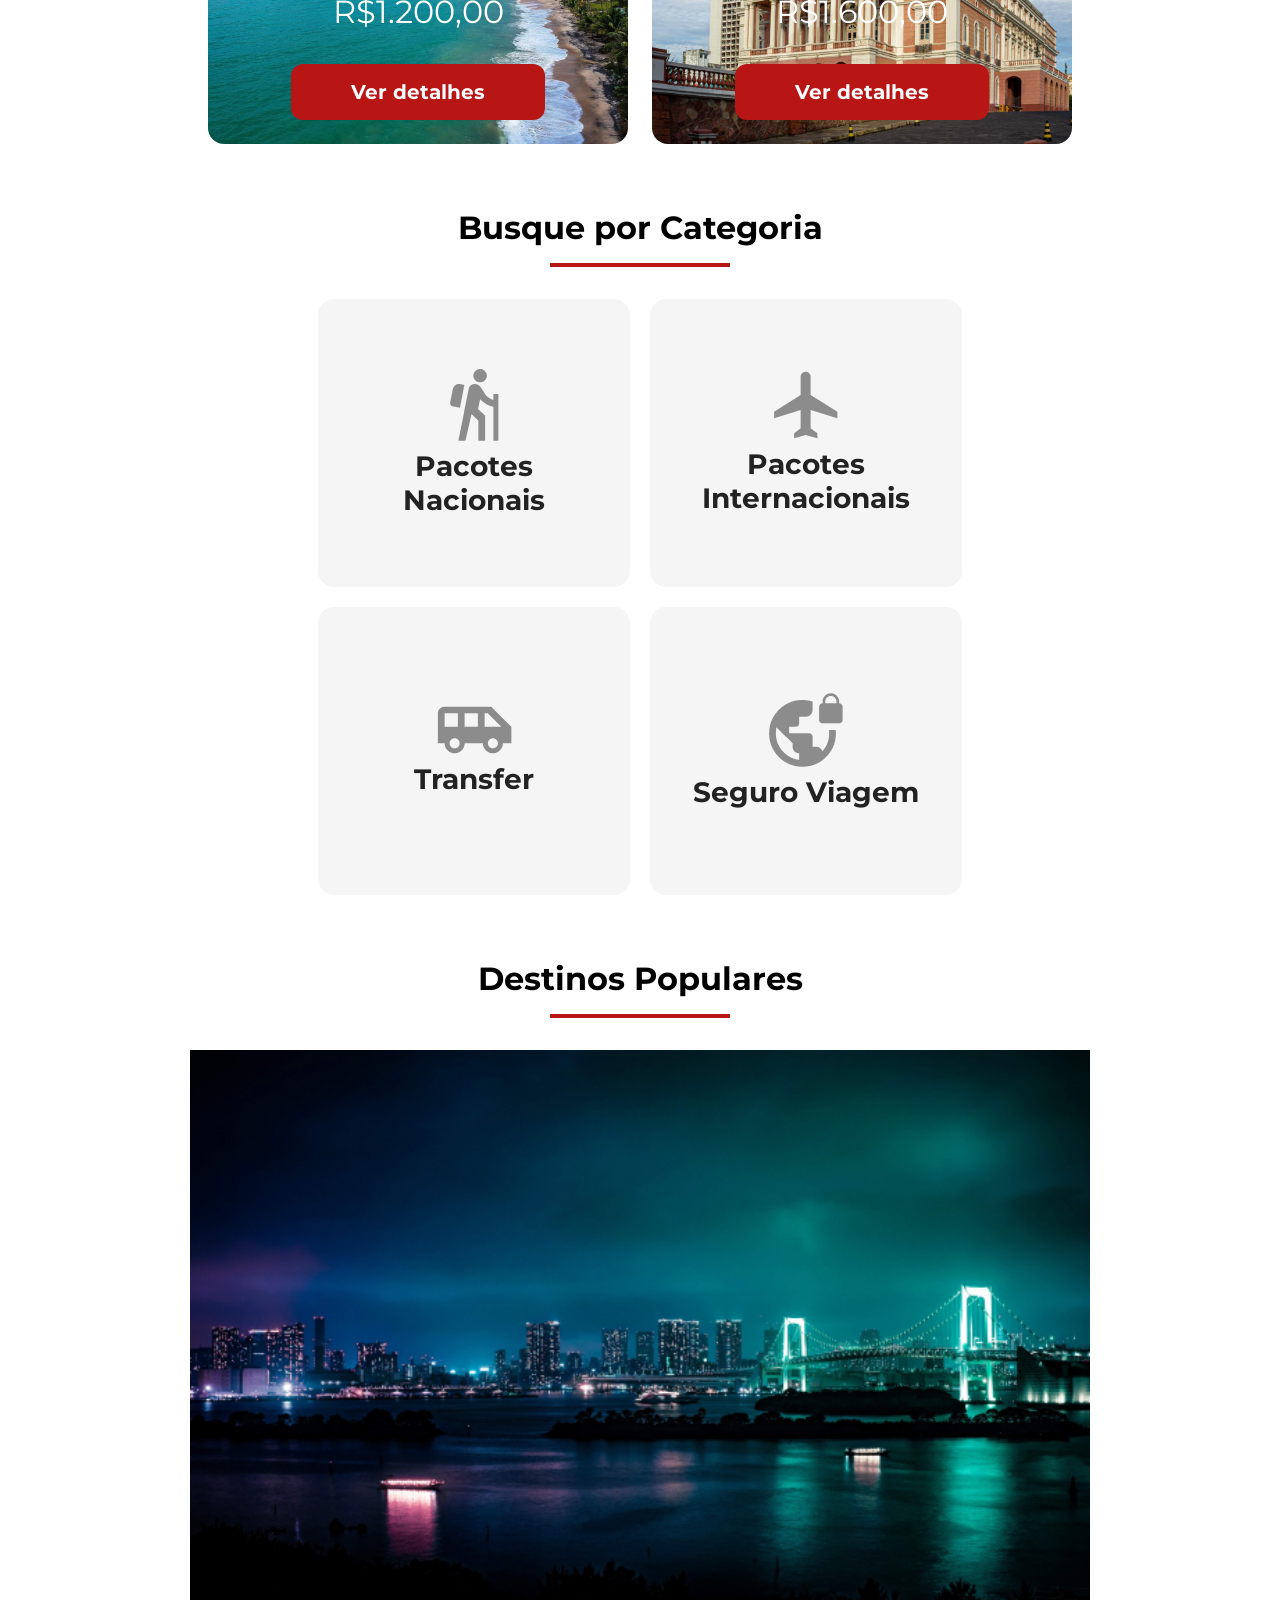
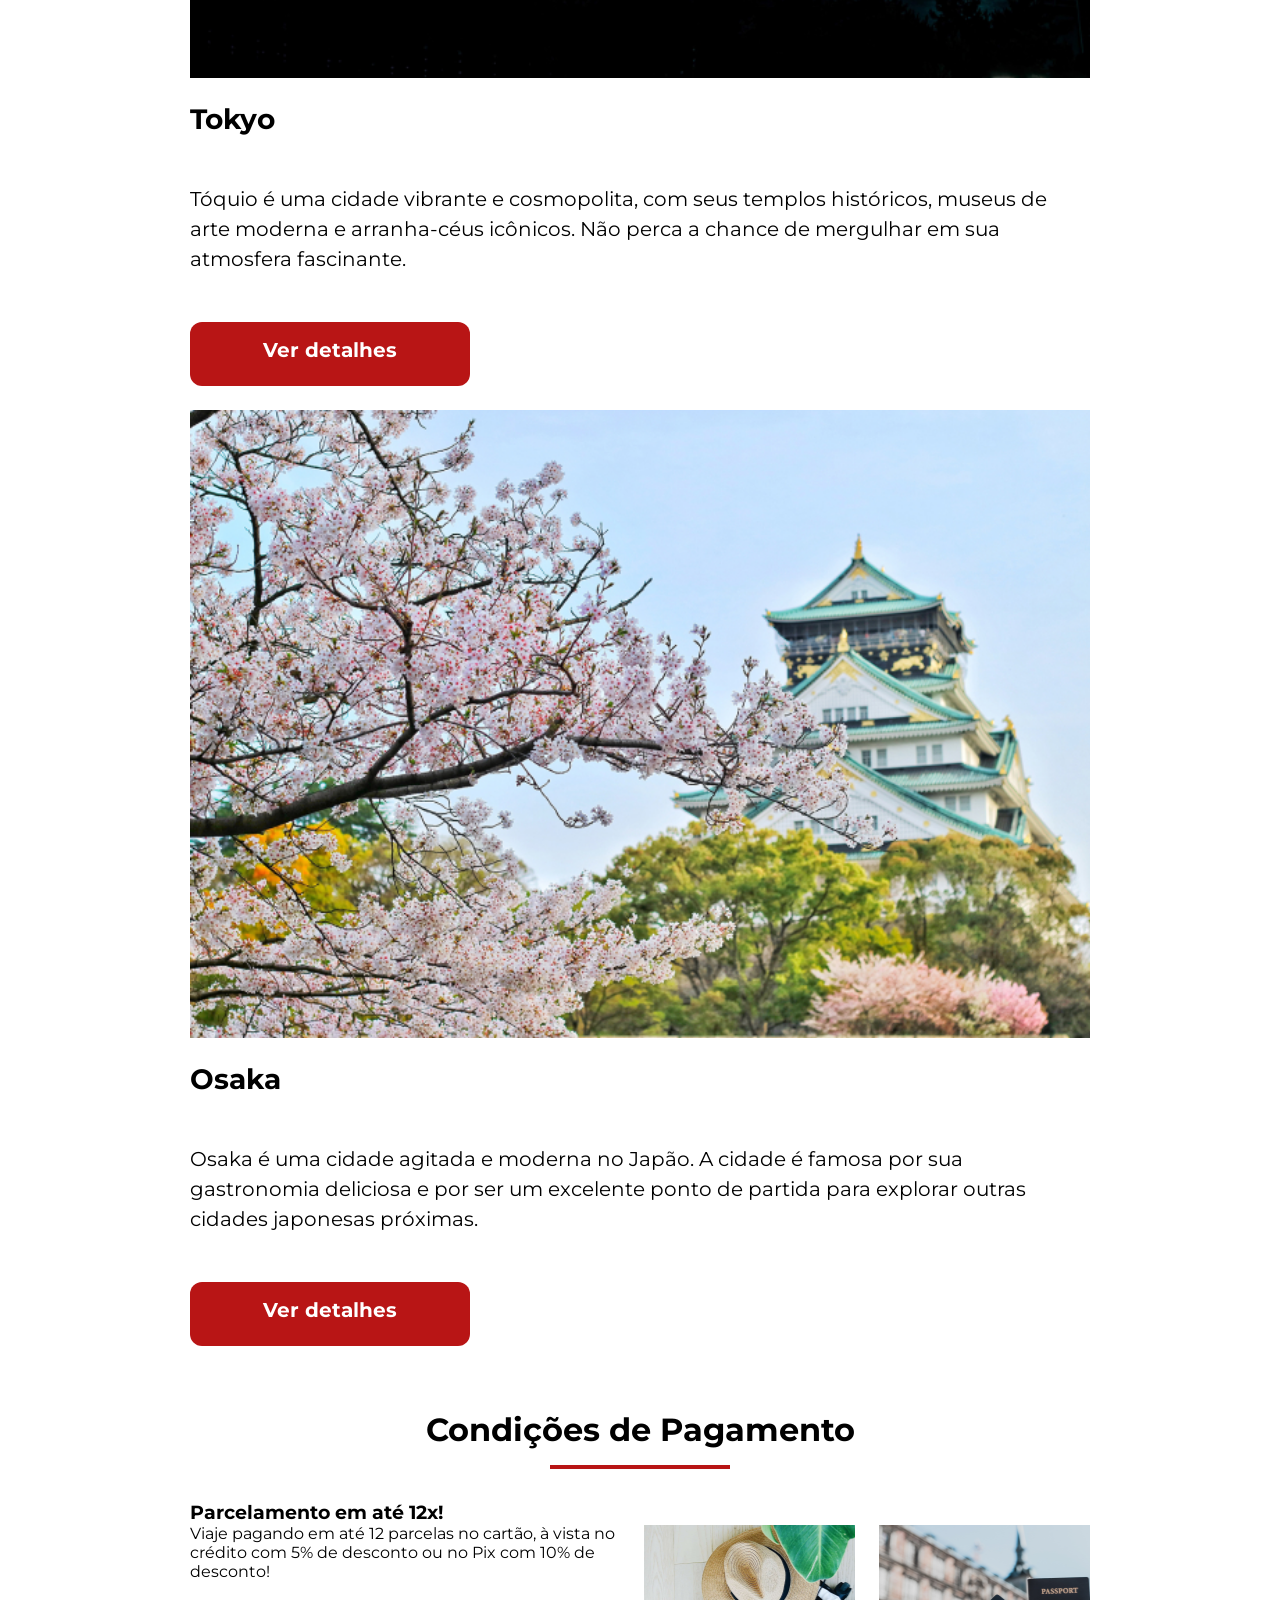
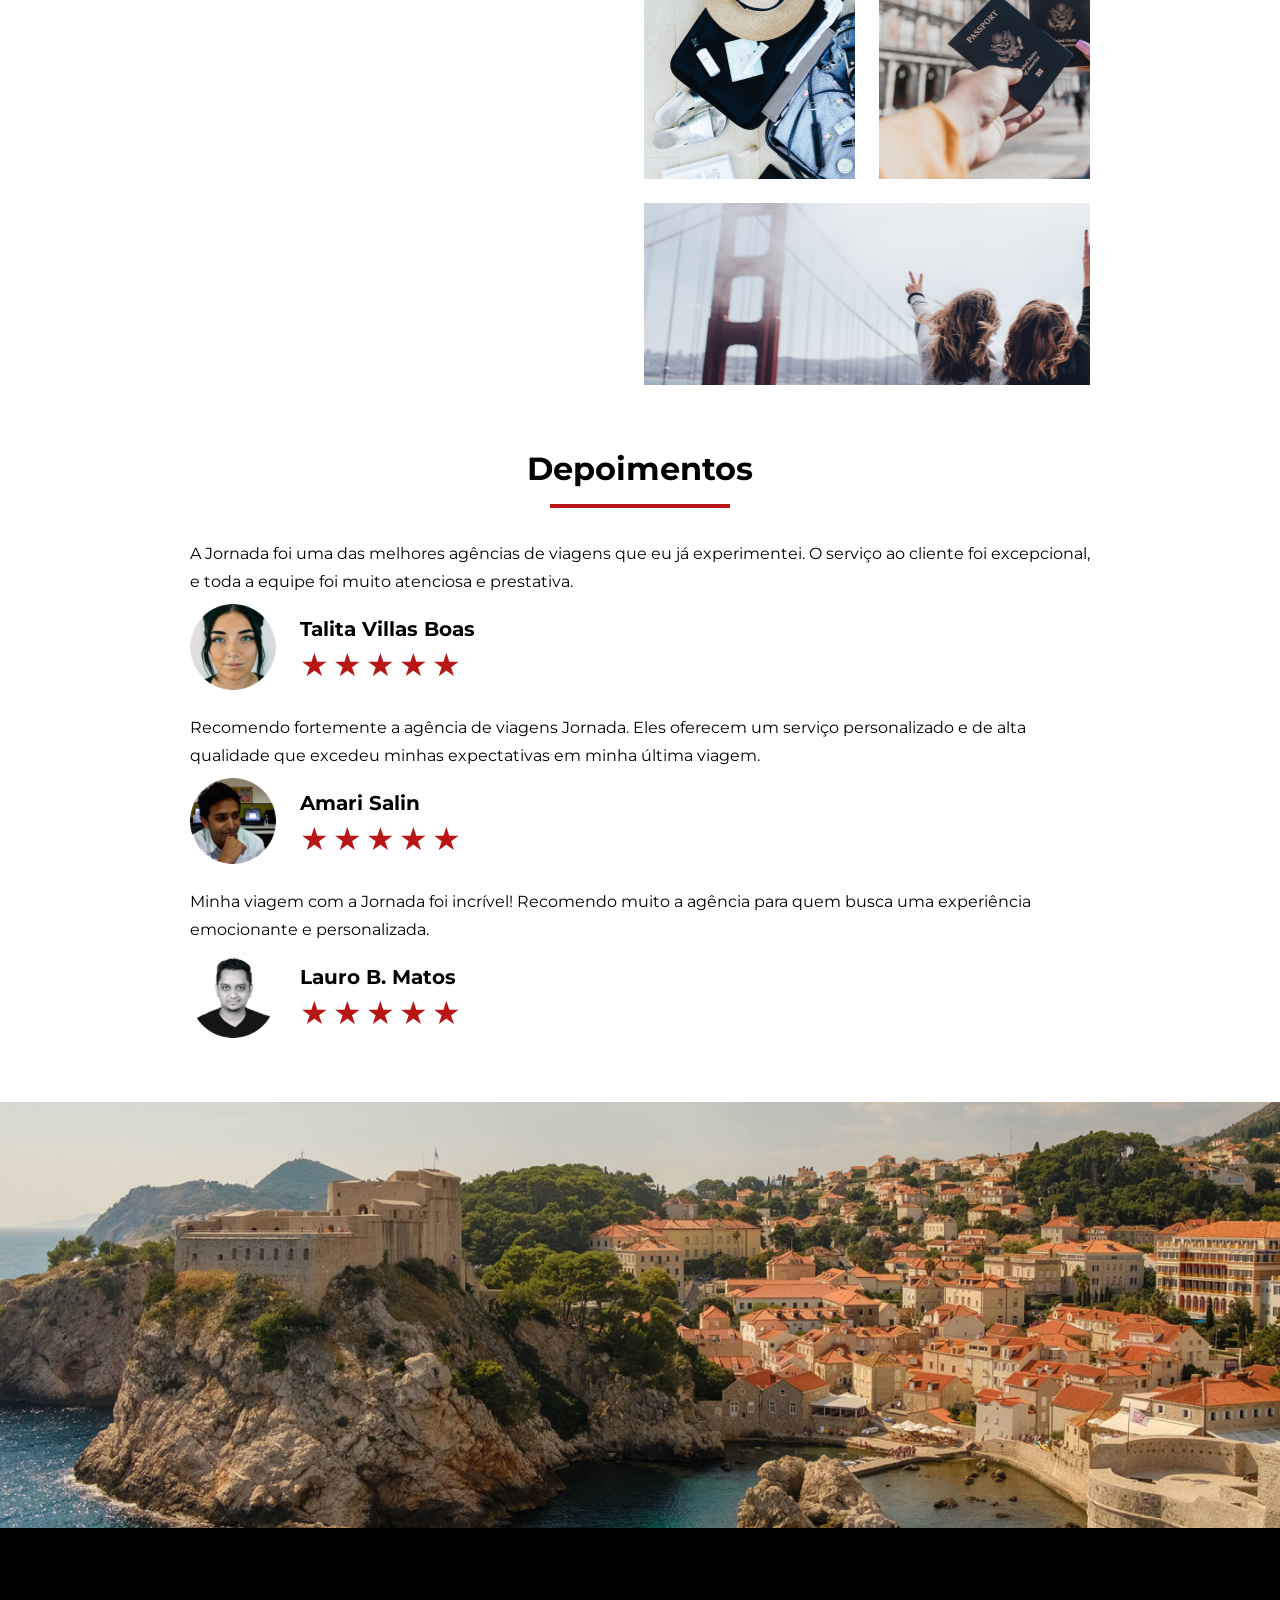
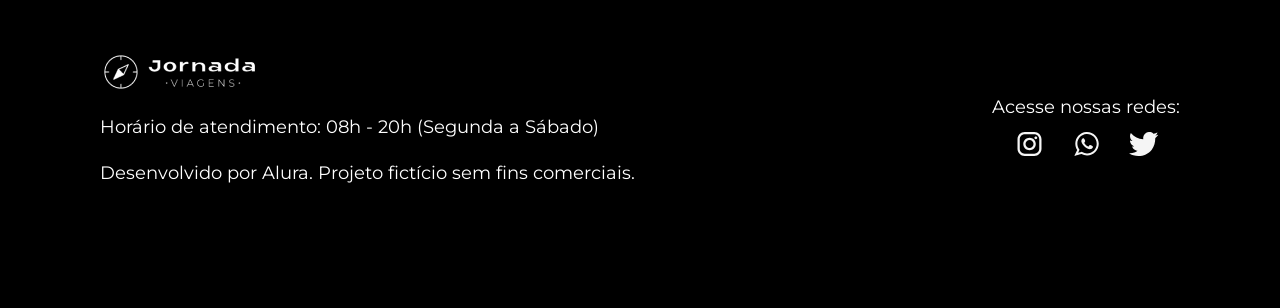
==== commit 85b6f9ff: "Melhorando acessibilidade e SEO" ====
--- a/index.html
+++ b/index.html
@@ -4,10 +4,20 @@
 <head>
   <meta charset="UTF-8" />
   <meta name="viewport" content="width=device-width, initial-scale=1.0" />
+  <meta name="description" content="Jornada Viagens, uma agência apaixonada por criar viagens inesquecíveis">
+
+  <meta name="og:title" content="Jornada Viagens">
+  <meta name="og:description" content="Jornada Viagens, uma agência apaixonada por criar viagens inesquecíveis">
+  <meta name="og:image" content="https://github.com/douglassilvaido/jornada-viagens/blob/main/img/logo-footer.png">
+  <meta name="og:type" content="website">
+  <meta name="og:url" content="https://github.com/douglassilvaido/jornada-viagens">
+
   <link rel="preconnect" href="https://fonts.googleapis.com" />
   <link rel="preconnect" href="https://fonts.gstatic.com" crossorigin />
   <link href="https://fonts.googleapis.com/css2?family=Montserrat:ital,wght@0,100..900;1,100..900&display=swap"
     rel="stylesheet" />
+
+    <link rel="shortcut icon" href="favico.svg" type="xml/svg">
   <link rel="stylesheet" href="./CSS/styles.css" />
   <link rel="stylesheet" href="./CSS/global.css" />
   <title>Jornada Viagens</title>
@@ -120,22 +130,22 @@
     <div class="categories-cards">
 
       <a class="category-card" href="" target="_blank" title="Pacotes Nacionais">
-        <img src="./img/icone-caminhada.png" alt="Pacotes Nacionais">
+        <img src="./img/icone-caminhada.png" alt="Imagem de uma pessoa caminhando">
         <h3>Pacotes <br> Nacionais</h3>
       </a>
 
       <a class="category-card" href="" target="_blank" title="Pacotes Internacionais">
-        <img src="./img/icone-aviao.png" alt="Pacotes internacionais">
+        <img src="./img/icone-aviao.png" alt="Imagem de avião">
         <h3>Pacotes <br> Internacionais</h3>
       </a>
 
       <a class="category-card" href="" target="_blank" title="Transfer">
-        <img src="./img/icone-onibus.png" alt="Transfer">
+        <img src="./img/icone-onibus.png" alt="Imagem de um onibus">
         <h3>Transfer</h3>
       </a>
 
       <a class="category-card" href="" target="_blank" title="Seguro Viagem">
-        <img src="./img/icone-planeta.png" alt="Seguro viagem">
+        <img src="./img/icone-planeta.png" alt="Imagem de um planeta">
         <h3>Seguro Viagem</h3>
       </a>
 
@@ -151,7 +161,7 @@
       <article class="item tokyo">
         <div class="header-item">
           <div class="img-item"></div>
-          <h4>Tokyo</h4>
+          <h3>Tokyo</h3>
         </div>
         <p>Tóquio é uma cidade vibrante e cosmopolita, com seus templos
           históricos, museus de arte moderna e arranha-céus icônicos. Não
@@ -164,7 +174,7 @@
       <article class="item osaka">
         <div class="header-item">
           <div class="img-item"></div>
-          <h4>Osaka</h4>
+          <h3>Osaka</h3>
         </div>
         <p>Osaka é uma cidade agitada e moderna no Japão. A cidade é famosa
           por sua gastronomia deliciosa e por ser um excelente ponto de
@@ -211,7 +221,7 @@
         <div class="profile-content">
           <img src="./img/avatar-talita.png" alt="">
           <div class="profile-info">
-            <h4>Talita Villas Boas</h4>
+            <h3>Talita Villas Boas</h3>
             <div class="rating">
               <span class="star">★</span>
               <span class="star">★</span>
@@ -232,7 +242,7 @@
         <div class="profile-content">
           <img src="./img/avatar-amari.png" alt="">
           <div class="profile-info">
-            <h4>Amari Salin</h4>
+            <h3>Amari Salin</h3>
             <div class="rating">
               <span class="star">★</span>
               <span class="star">★</span>
@@ -252,7 +262,7 @@
         <div class="profile-content">
           <img src="./img/avatar-lauro.png" alt="">
           <div class="profile-info">
-            <h4>Lauro B. Matos</h4>
+            <h3>Lauro B. Matos</h3>
             <div class="rating">
               <span class="star">★</span>
               <span class="star">★</span>
@@ -280,14 +290,12 @@
       <p>Acesse nossas redes:</p>
       <div class="social-media-items">
         <ul class="list-social-media">
-          <li> <a href=""> <img src="./img/icone-twitter.svg" alt="twitter do jornada viagens"></li></a>
-          <li> <a href=""> <img src="./img/icone-instagram.svg" alt="instagram do joranada viagens"></li></a>
-          <li> <a href=""> <img src="./img/icone-whatsapp.svg" alt="Entre em contato através do whatsapp"></li></a>
+          <li> <a title="Acesse o instagram do joranada viagens" href=""> <img src="./img/icone-instagram.svg" alt="Icone do instagram na cor branca"></li></a>
+          <li> <a title="Entre em contato através do whatsapp" href=""> <img src="./img/icone-whatsapp.svg" alt="Icone do WhatsApp na cor branca"></li></a>
+          <li> <a title="Acesse o twitter do jornada viagens" href=""> <img src="./img/icone-twitter.svg" alt="Icone do Twitter na cor branca"></li></a>
         </ul>
       </div>
     </div>
   </footer>
-
 </body>
-
 </html>
--- a/CSS/styles.css
+++ b/CSS/styles.css
@@ -210,7 +210,7 @@
  
 }
 
-.destinations .item .header-item h4 {
+.destinations .item .header-item h3 {
   font-size: 28px;
   font-weight: var(--title-weight);
   margin: 24px 0;
@@ -280,7 +280,7 @@
   height: 86px;
 }
 
-.testimonial-container .profile-content .profile-info h4 {
+.testimonial-container .profile-content .profile-info h3 {
   font-size: 20px;
   line-height: 32px;
   font-weight: var(--title-weight);
@@ -437,7 +437,7 @@
   }
 
   .hero-img {
-    height: 800px;
+    height: 441px;
     background-image: url("../img/hero-desktop.jpg");
     background-size: cover;
   }
@@ -490,12 +490,35 @@
   height: 426px;
 }
 
+.footer-main {
+  display: flex;
+  flex-direction: row;
+  justify-content: space-between;
+  align-items: center;
+  padding: 0 100px;
+}
+
+.footer-main .footer-content {
+  display: flex;
+  flex-direction: column;
+  align-items: start;
+}
+
+.footer-main  p {
+  font-size: 18px;
+}
+
 }
 
 @media screen and (min-width: 1440px) {
   header {
     padding: 38px 160px;
   }
+
+  .hero-img {
+    height: 661px;
+  }
+
   .card {
     width: 588px;
   }
@@ -527,4 +550,52 @@
 .bottom-hero .hero-img {
   height: 600px;
 }
-}
+
+.footer-main {
+  display: flex;
+  flex-direction: row;
+  justify-content: space-between;
+  align-items: center;
+}
+
+.footer-main  p {
+  font-size: 24px;
+}
+
+.footer-main .social-media-items .list-social-media img {
+  width: 45px;
+  height: 45px;
+}
+
+}
+
+@media screen and (min-width:2560px) {
+
+  .hero-img {
+    height: 1102px;
+  }
+
+  .bottom-hero .hero-img {
+  height: 1066px;
+}
+
+  .footer-main .footer-content img {
+    width: 324px;
+    height: 80px;
+  
+}
+
+  .footer-main .social-media-items .list-social-media img {
+  width: 60px;
+  height: 60px;
+}
+
+  .footer-main {
+  padding: 0 160px;
+}
+
+.footer-main  p {
+  font-size: 32px;
+}
+
+}
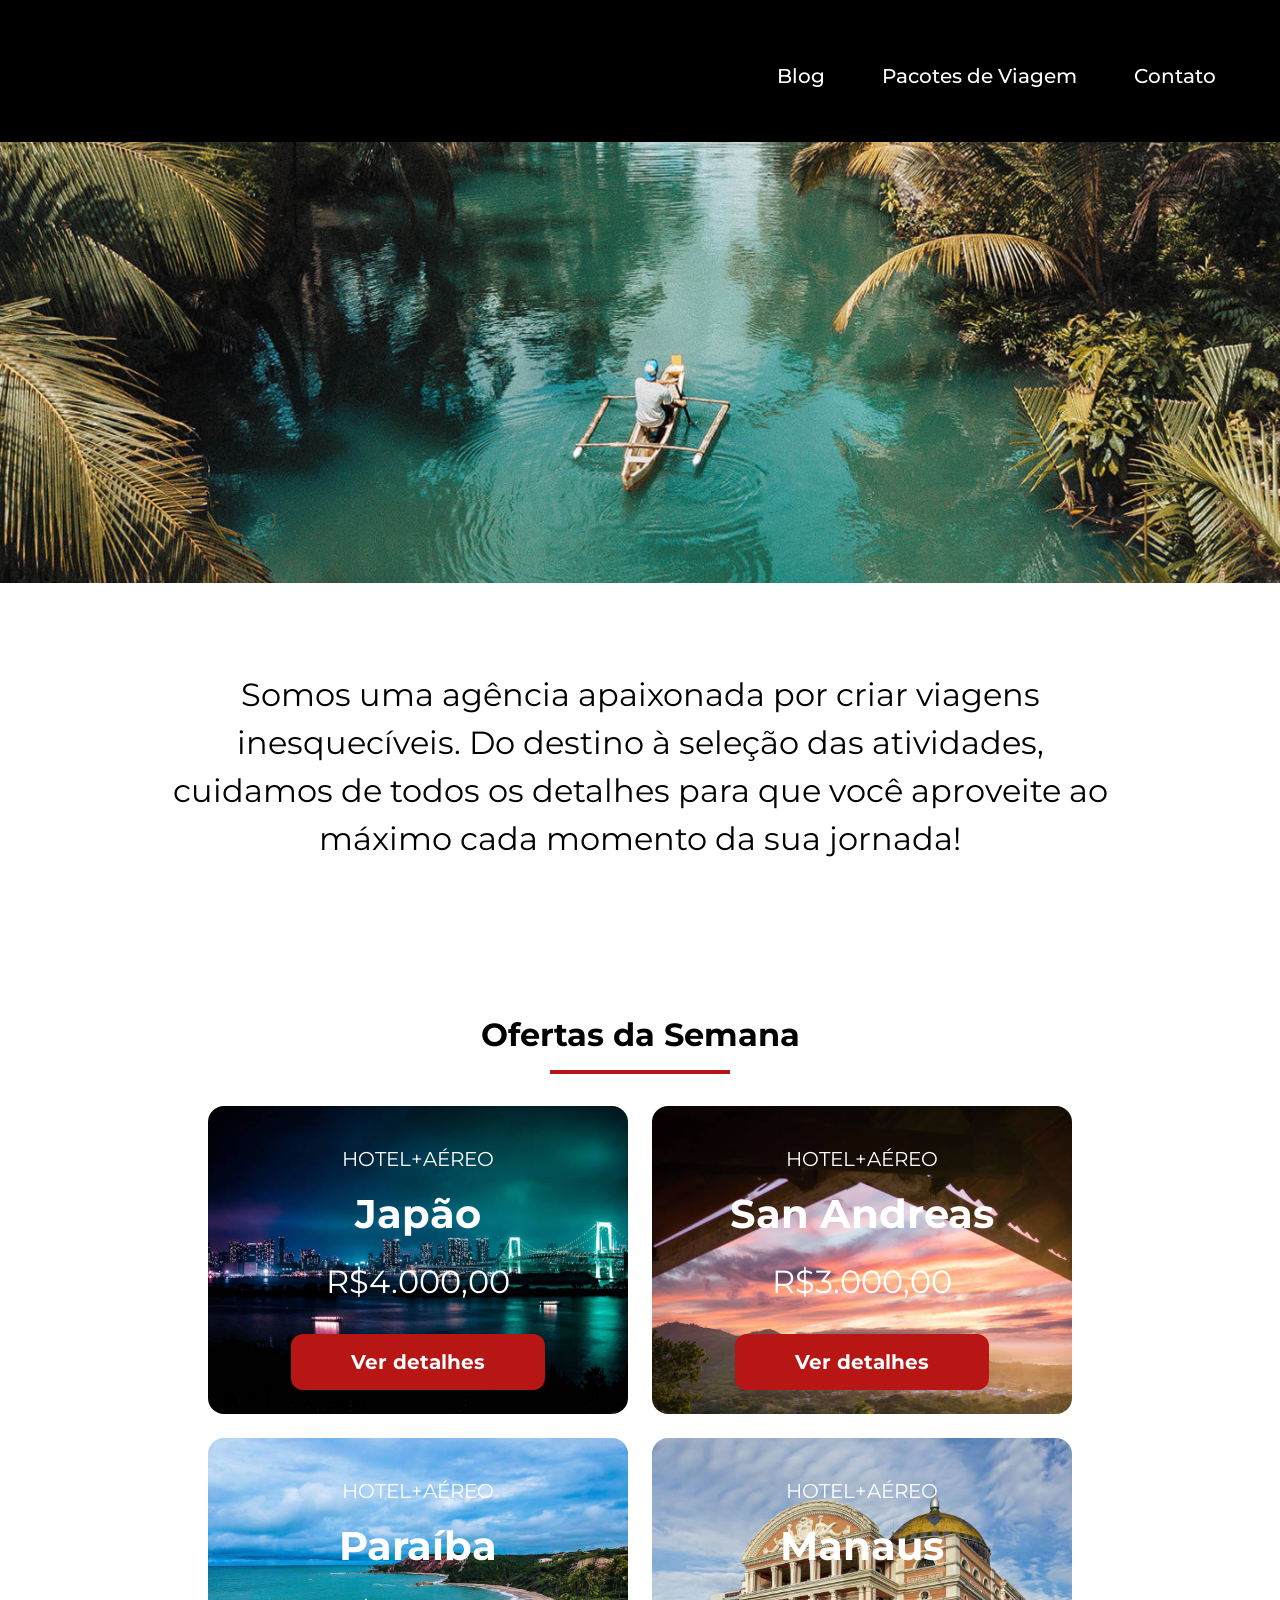
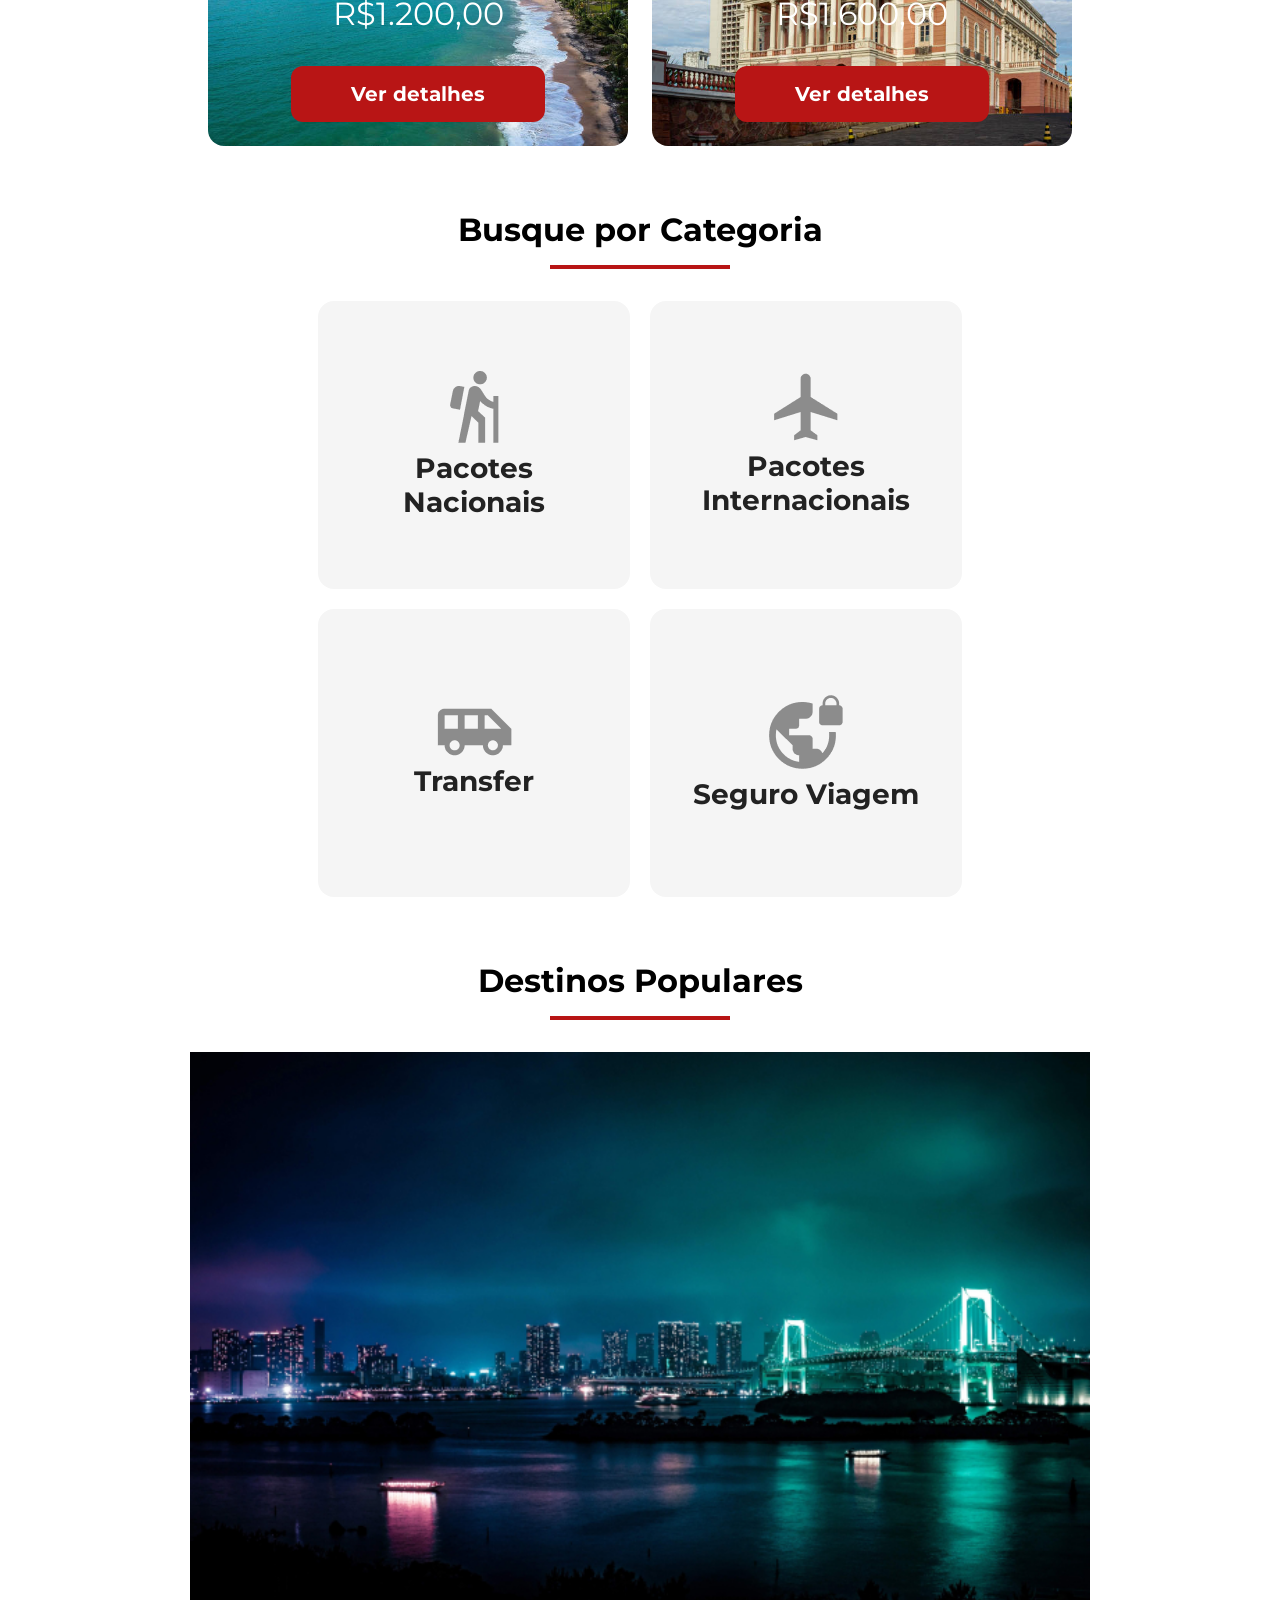
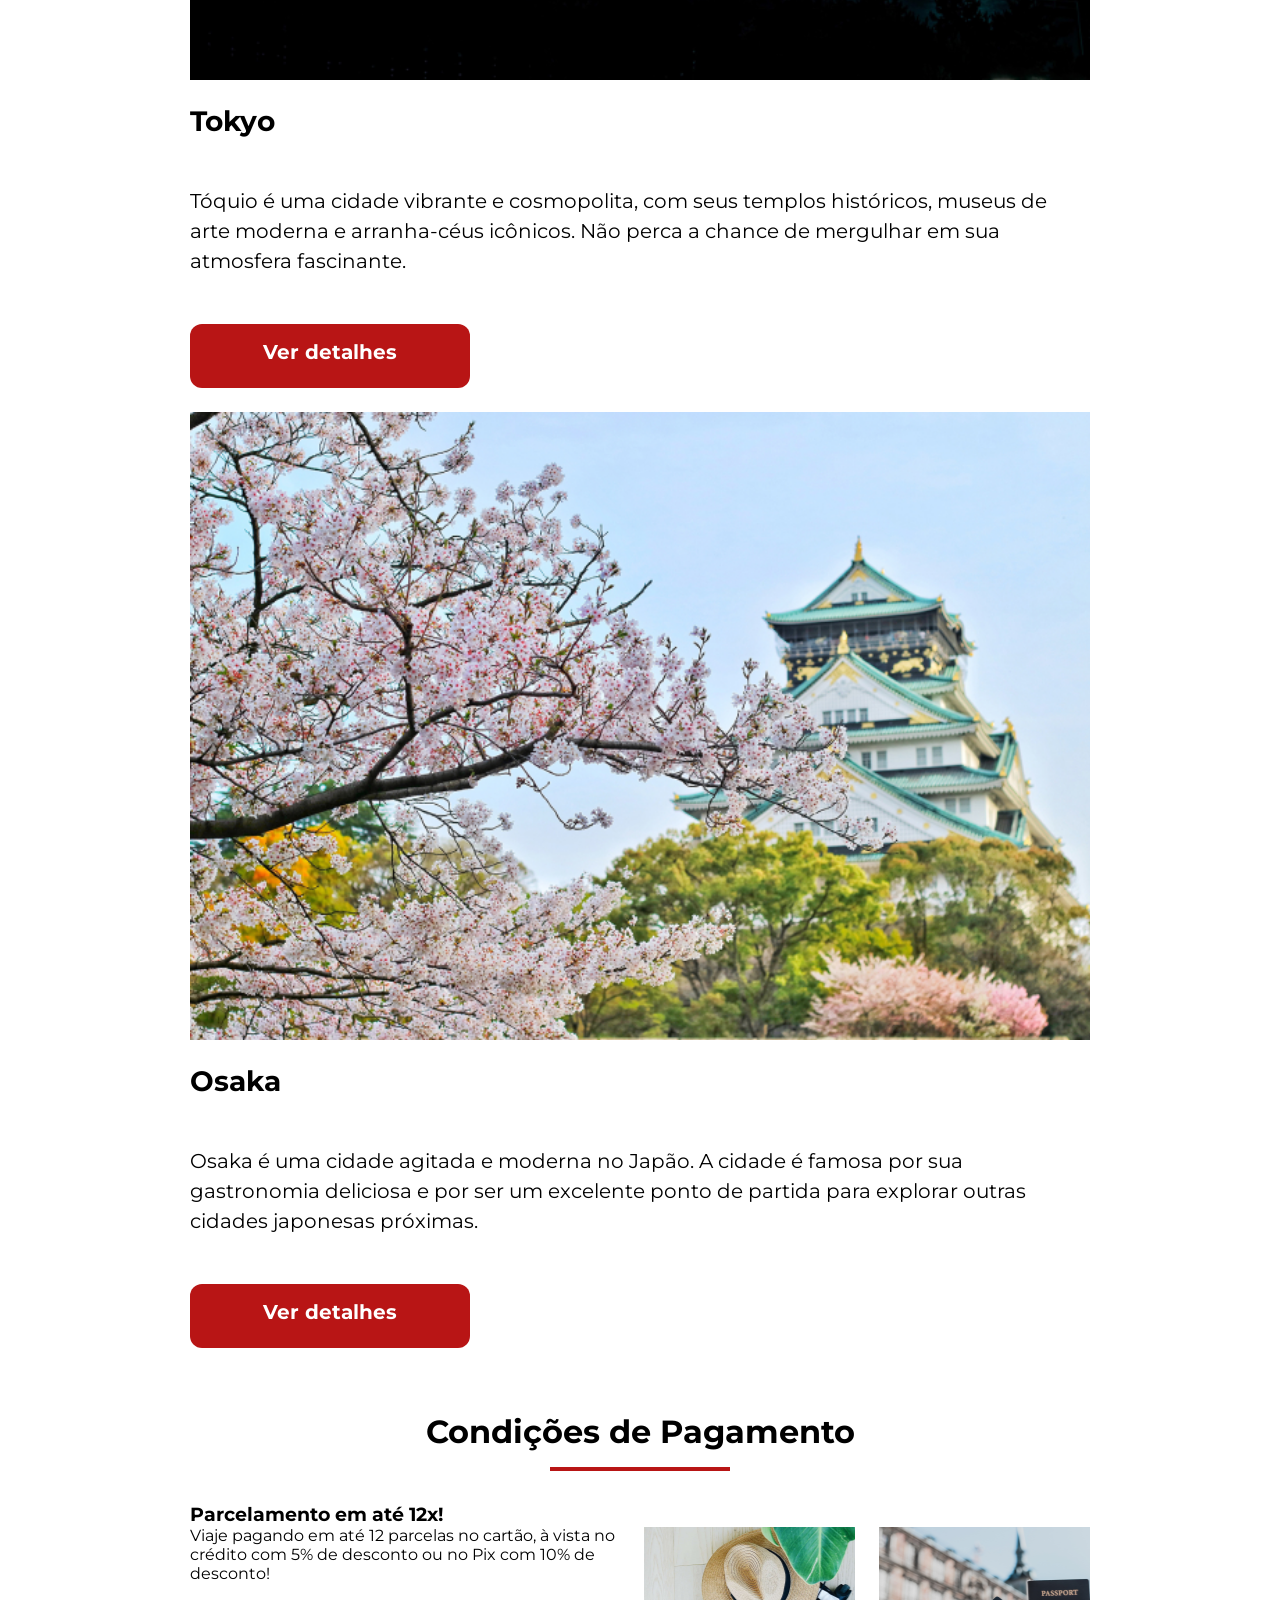
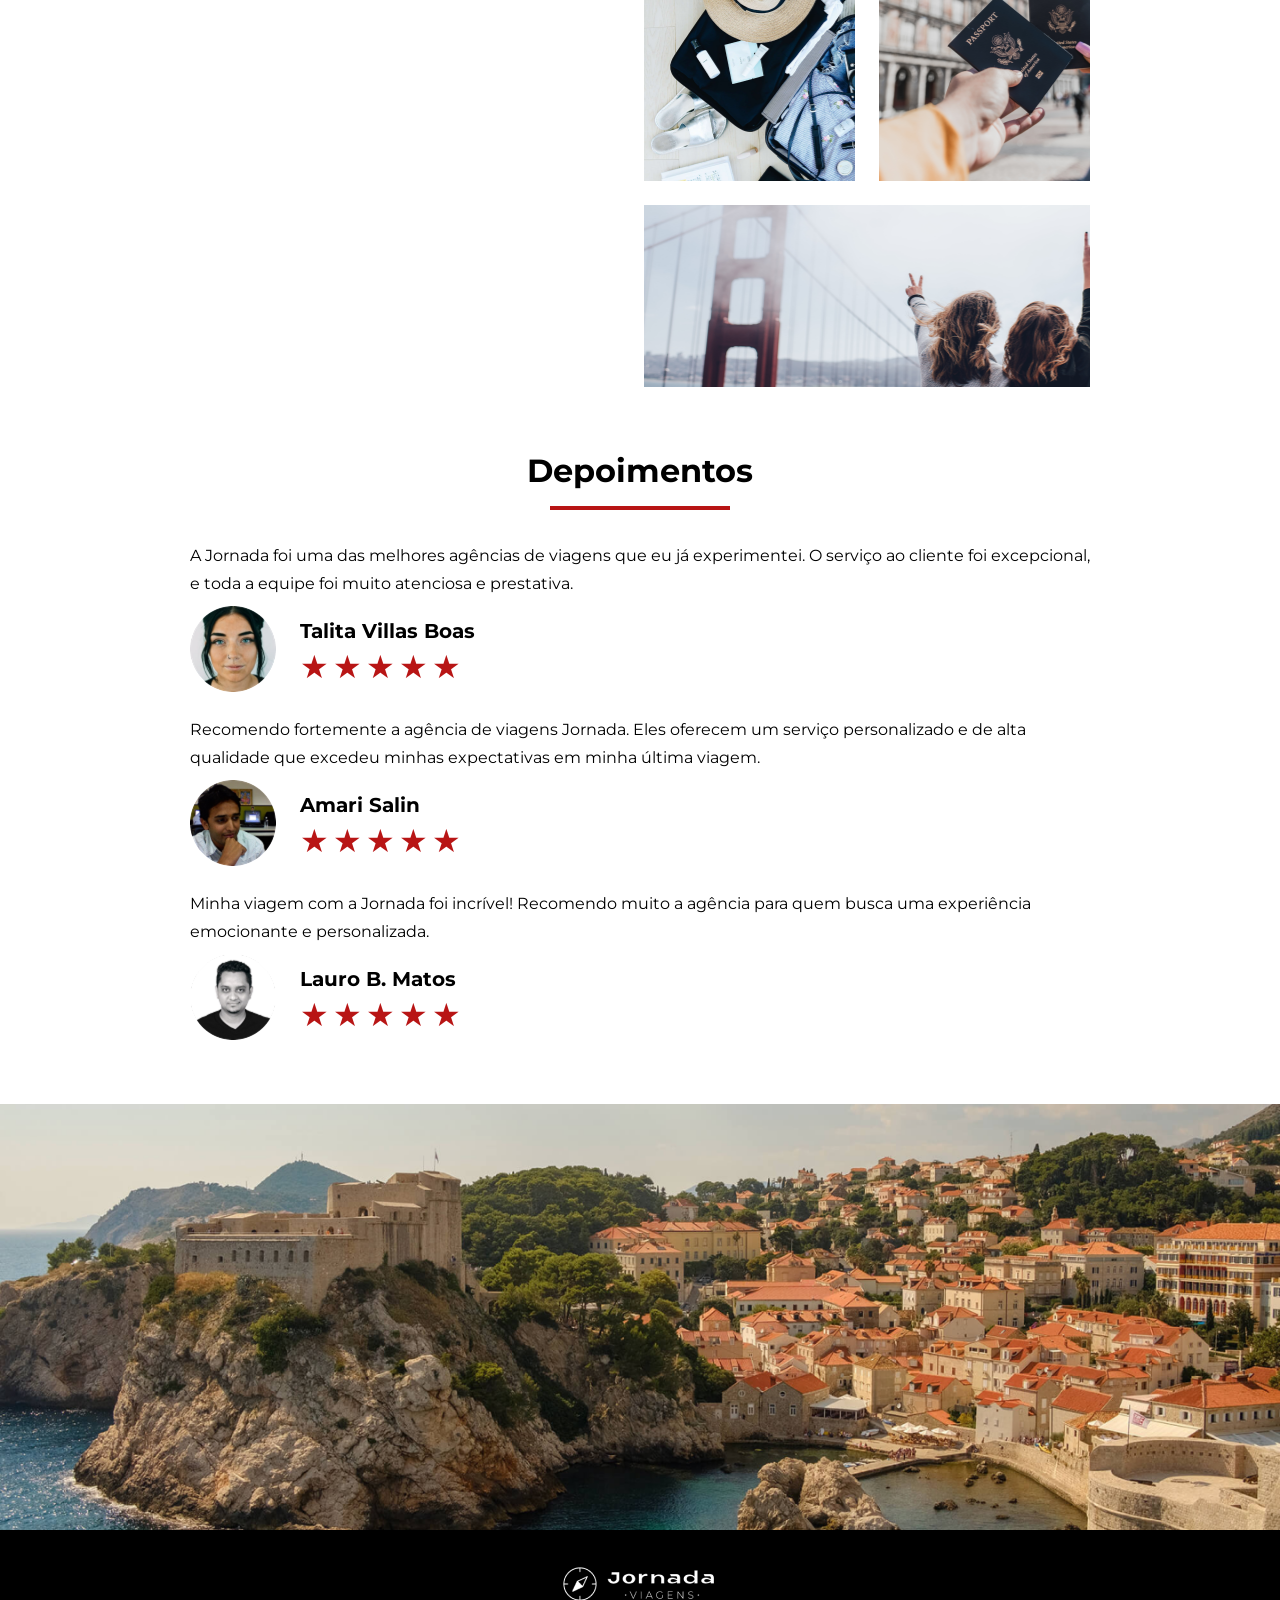
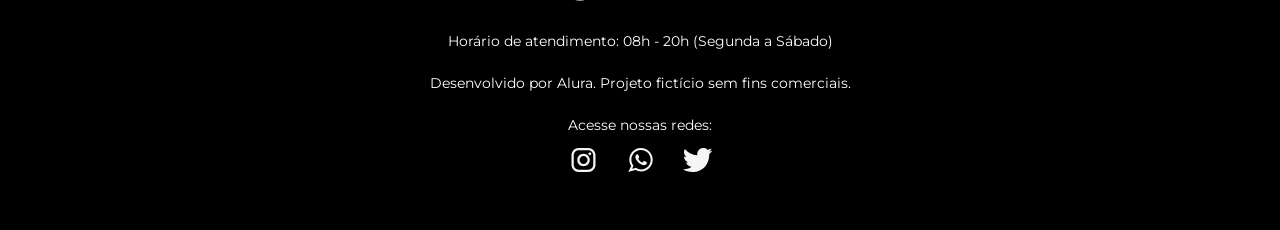
==== commit 6ac78e11: "Adiciona base de página de pacotes de viagens" ====
--- a/index.html
+++ b/index.html
@@ -77,7 +77,7 @@
           <span>R$4.000,00 </span>
         </div>
         <div class="footer-card">
-          <a class="button" href="#" target="_blank">Ver detalhes</a>
+          <a class="button" href="./dest-japan/index.html" target="_blank">Ver detalhes</a>
         </div>
       </article>
 
--- a/CSS/styles.css
+++ b/CSS/styles.css
@@ -1,55 +1,6 @@
 @import url(global.css);
 
-header {
-  background-color: var(--background-terciary-color);
-  display: flex;
-  flex-direction: row;
-  justify-content: space-between;
-  align-items: center;
-  padding: 38px 48px;
-  position: relative;
-}
-
-.logo {
-  display: inline-block;
-  width: 68px;
-  height: 64px;
-}
-
-.logo-desktop {
-  display: none;
-}
-
-.navigation-menu {
-  margin-top: 10px;
-}
-
-input[type="checkbox"]:checked ~ nav {
-  display: block;
-  position: absolute;
-  top: 100%;
-  left: 0;
-  width: 100%;
-  background-color: var(--background-terciary-color);
-}
-
-.list-links {
-  list-style: none;
-}
-
-.list-links li {
-  margin: 16px;
-}
-
-.list-links li a {
-  color: var(--text-secundary-color);
-  font-weight: var(--menu-text-weight);
-  font-size: 20px;
-}
-
-nav {
-  display: none;
-}
+
 
 .hero-img {
   width: 100%;
@@ -304,27 +255,7 @@
   width: 100%;
 }
 
-.footer-main {
-  text-align: center;
-  padding: 34px 0 24px;
-}
-
-.footer-main p {
-  font-weight: var(--text-weight);
-  font-size: 14px;
-  margin: 24px 0 0;
-}
-
-.footer-main .social-media-items {
-  margin: 10px 0 0;
-}
-
-.footer-main .social-media-items .list-social-media {
-  display: flex;
-  flex-direction: row;
-  justify-content: center;
-  gap: 24px;
-}
+
 
 /* <<<<<<<<<<Responsividade>>>>>>>>>> */
 @media screen and (min-width: 768px) {
@@ -490,23 +421,7 @@
   height: 426px;
 }
 
-.footer-main {
-  display: flex;
-  flex-direction: row;
-  justify-content: space-between;
-  align-items: center;
-  padding: 0 100px;
-}
-
-.footer-main .footer-content {
-  display: flex;
-  flex-direction: column;
-  align-items: start;
-}
-
-.footer-main  p {
-  font-size: 18px;
-}
+
 
 }
 
@@ -551,22 +466,6 @@
   height: 600px;
 }
 
-.footer-main {
-  display: flex;
-  flex-direction: row;
-  justify-content: space-between;
-  align-items: center;
-}
-
-.footer-main  p {
-  font-size: 24px;
-}
-
-.footer-main .social-media-items .list-social-media img {
-  width: 45px;
-  height: 45px;
-}
-
 }
 
 @media screen and (min-width:2560px) {
@@ -579,23 +478,4 @@
   height: 1066px;
 }
 
-  .footer-main .footer-content img {
-    width: 324px;
-    height: 80px;
-  
-}
-
-  .footer-main .social-media-items .list-social-media img {
-  width: 60px;
-  height: 60px;
-}
-
-  .footer-main {
-  padding: 0 160px;
-}
-
-.footer-main  p {
-  font-size: 32px;
-}
-
-}
+}
--- a/CSS/global.css
+++ b/CSS/global.css
@@ -22,6 +22,57 @@
 
 body{
   font-family: "Montserrat", sans-serif;
+}
+
+header {
+  background-color: var(--background-terciary-color);
+  display: flex;
+  flex-direction: row;
+  justify-content: space-between;
+  align-items: center;
+  padding: 38px 48px;
+  position: relative;
+}
+
+.logo {
+  display: inline-block;
+  width: 68px;
+  height: 64px;
+}
+
+.logo-desktop {
+  display: none;
+}
+
+.navigation-menu {
+  margin-top: 10px;
+}
+
+input[type="checkbox"]:checked ~ nav {
+  display: block;
+  position: absolute;
+  top: 100%;
+  left: 0;
+  width: 100%;
+  background-color: var(--background-terciary-color);
+}
+
+.list-links {
+  list-style: none;
+}
+
+.list-links li {
+  margin: 16px;
+}
+
+.list-links li a {
+  color: var(--text-secundary-color);
+  font-weight: var(--menu-text-weight);
+  font-size: 20px;
+}
+
+nav {
+  display: none;
 }
 
 ul {
@@ -64,9 +115,31 @@
 
 footer {
   width: 100%;
-  height: 380px;
+  height: 300px;
   background-color: var(--background-terciary-color);
   color: var(--background-primary-color);
+}
+
+.footer-main {
+  text-align: center;
+  padding: 34px 0 24px;
+}
+
+.footer-main p {
+  font-weight: var(--text-weight);
+  font-size: 14px;
+  margin: 24px 0 0;
+}
+
+.footer-main .social-media-items {
+  margin: 10px 0 0;
+}
+
+.footer-main .social-media-items .list-social-media {
+  display: flex;
+  flex-direction: row;
+  justify-content: center;
+  gap: 24px;
 }
 
 @media screen and (min-width: 768px) {
@@ -93,4 +166,66 @@
   section {
     width: 1400px;
   }
+
+  .footer-main {
+  display: flex;
+  flex-direction: row;
+  justify-content: space-between;
+  align-items: center;
+  padding: 0 100px;
+}
+
+.footer-main .footer-content {
+  display: flex;
+  flex-direction: column;
+  align-items: start;
+}
+
+.footer-main  p {
+  font-size: 18px;
+}
+}
+
+@media screen and (min-width: 1440px) {
+  .footer-main {
+  display: flex;
+  flex-direction: row;
+  justify-content: space-between;
+  align-items: center;
+}
+
+.footer-main  p {
+  font-size: 20px;
+}
+
+.footer-main .social-media-items .list-social-media img {
+  width: 40px;
+  height: 40px;
+}
+}
+
+@media screen and (min-width: 2560px) {
+
+  footer {
+    height: 380px;
+  }
+ 
+  .footer-main .footer-content img {
+    width: 324px;
+    height: 80px;
+  
+}
+
+  .footer-main .social-media-items .list-social-media img {
+  width: 60px;
+  height: 60px;
+}
+
+  .footer-main {
+  padding: 0 160px;
+}
+
+.footer-main  p {
+  font-size: 32px;
+}
 }
